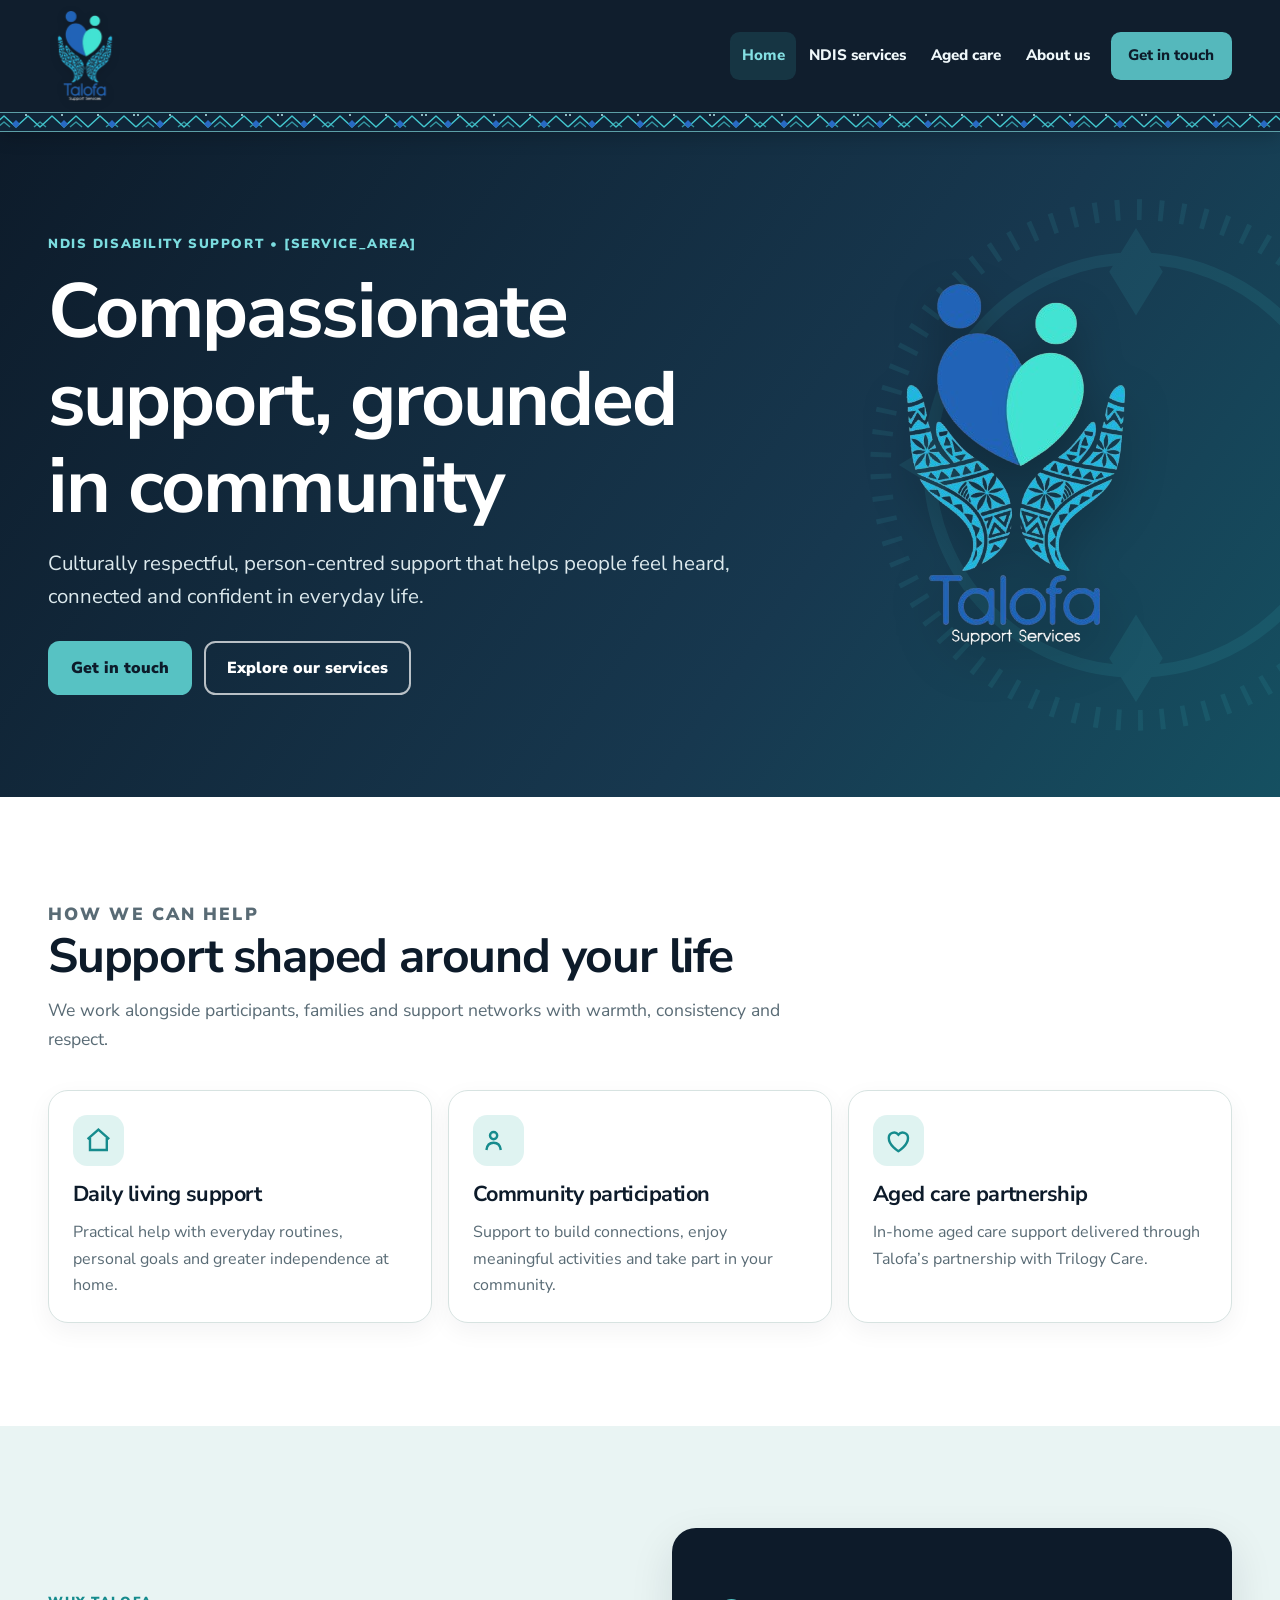
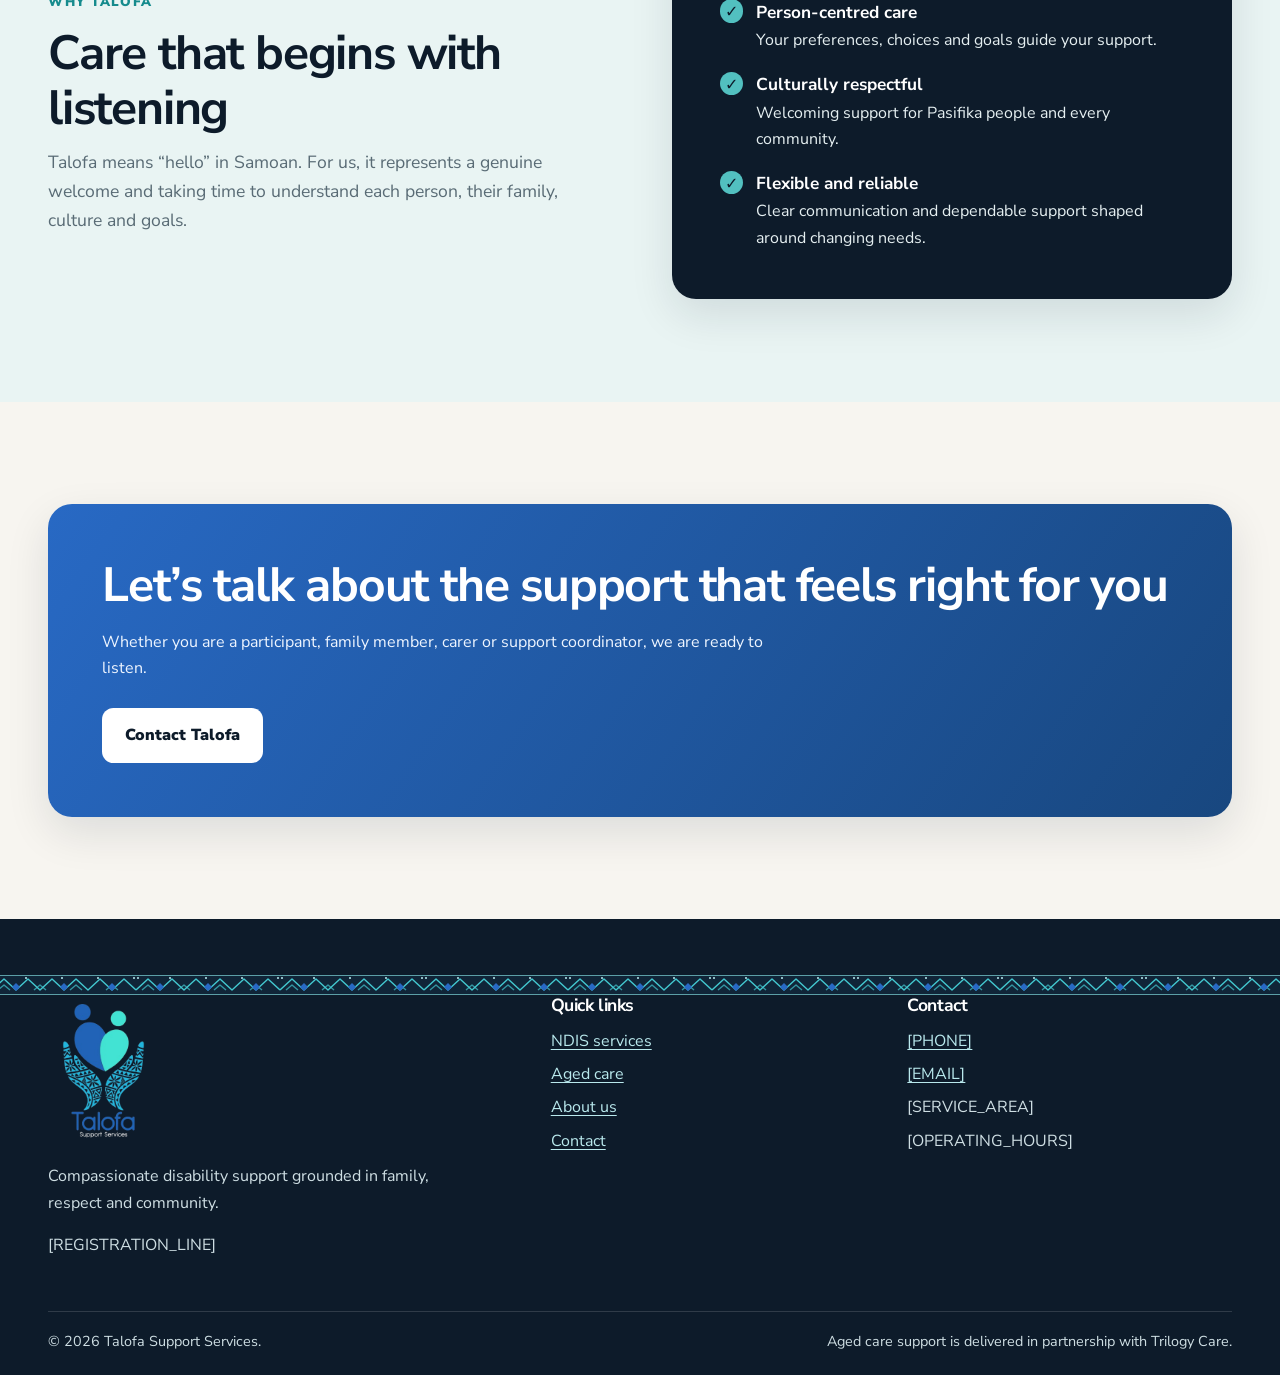
==== index.html @ 79ebf246 "NDIS website" ====
<!doctype html><html lang="en-AU"><head><meta charset="utf-8"><meta name="viewport" content="width=device-width,initial-scale=1"><title>Talofa Support Services | NDIS Provider [SERVICE_AREA]</title><meta name="description" content="Culturally respectful, person-centred disability support services from an NDIS provider supporting [SERVICE_AREA]."><meta property="og:title" content="Talofa Support Services | Compassionate support, grounded in community"><meta property="og:description" content="Person-centred NDIS support delivered with care, respect and connection in [SERVICE_AREA]."><meta property="og:type" content="website"><meta property="og:image" content="/assets/logo.png"><link rel="preconnect" href="https://fonts.googleapis.com"><link rel="preconnect" href="https://fonts.gstatic.com" crossorigin><link href="https://fonts.googleapis.com/css2?family=Nunito+Sans:wght@400;600;700;800;900&amp;display=swap" rel="stylesheet"><link rel="stylesheet" href="assets/styles.css"><script src="assets/script.js" defer></script></head><body>
<a class="skip-link" href="#main">Skip to main content</a>
<header class="site-header"><div class="container nav-wrap"><a class="brand" href="index.html" aria-label="Talofa Support Services home"><img src="assets/logo.png" alt="Talofa Support Services" width="300" height="410"></a><a class="mobile-call" href="tel:[PHONE]">Call us</a><button class="nav-toggle" type="button" aria-expanded="false" aria-controls="nav" aria-label="Open navigation"><span class="nav-toggle-bars" aria-hidden="true"></span></button><nav class="site-nav" id="nav" aria-label="Primary navigation"><ul><li><a href="index.html" aria-current="page">Home</a></li><li><a href="ndis-services.html">NDIS services</a></li><li><a href="aged-care.html">Aged care</a></li><li><a href="about.html">About us</a></li><li><a class="nav-cta" href="contact.html">Get in touch</a></li></ul></nav></div><div class="island-band" aria-hidden="true"></div></header>
<main id="main"><section class="hero"><svg class="tatau-circle" viewBox="0 0 500 500" aria-hidden="true"><circle cx="250" cy="250" r="210" fill="none" stroke="currentColor" stroke-width="17" stroke-dasharray="4 14"/><circle cx="250" cy="250" r="170" fill="none" stroke="currentColor" stroke-width="10"/><path d="m250 55 22 36-22 36-22-36Zm0 318 22 36-22 36-22-36ZM55 250l36-22 36 22-36 22Zm318 0 36-22 36 22-36 22Z" fill="currentColor"/></svg><div class="container hero-grid"><div class="hero-content"><p class="eyebrow">NDIS disability support • [SERVICE_AREA]</p><h1>Compassionate support, grounded in community</h1><p class="lead">Culturally respectful, person-centred support that helps people feel heard, connected and confident in everyday life.</p><div class="actions"><a class="button button-primary" href="contact.html">Get in touch</a><a class="button button-outline" href="ndis-services.html">Explore our services</a></div></div><div class="hero-logo" aria-hidden="true"><img src="assets/logo.png" alt="" width="300" height="410"></div></div></section>
<section class="section section-white"><div class="container"><div class="section-heading"><p class="eyebrow">How we can help</p><h2>Support shaped around your life</h2><p>We work alongside participants, families and support networks with warmth, consistency and respect.</p></div><div class="grid three"><article class="card"><div class="card-icon" aria-hidden="true"><svg viewBox="0 0 24 24" fill="none" stroke="currentColor" stroke-width="2"><path d="M3 11 12 3l9 8M5 10v10h14V10"/></svg></div><h3>Daily living support</h3><p>Practical help with everyday routines, personal goals and greater independence at home.</p></article><article class="card"><div class="card-icon" aria-hidden="true"><svg viewBox="0 0 24 24" fill="none" stroke="currentColor" stroke-width="2"><circle cx="8" cy="8" r="3"/><path d="M2 20c.5-4 2.5-6 6-6s5.5 2 6 6"/></svg></div><h3>Community participation</h3><p>Support to build connections, enjoy meaningful activities and take part in your community.</p></article><article class="card"><div class="card-icon" aria-hidden="true"><svg viewBox="0 0 24 24" fill="none" stroke="currentColor" stroke-width="2"><path d="M12 21s-8-4.7-8-11a4.5 4.5 0 0 1 8-2.8A4.5 4.5 0 0 1 20 10c0 6.3-8 11-8 11Z"/></svg></div><h3>Aged care partnership</h3><p>In-home aged care support delivered through Talofa’s partnership with Trilogy Care.</p></article></div></div></section>
<section class="section section-tint"><div class="container split"><div><p class="eyebrow">Why Talofa</p><h2>Care that begins with listening</h2><p class="lead-copy">Talofa means “hello” in Samoan. For us, it represents a genuine welcome and taking time to understand each person, their family, culture and goals.</p></div><div class="dark-panel"><ul class="check-list"><li><strong>Person-centred care</strong>Your preferences, choices and goals guide your support.</li><li><strong>Culturally respectful</strong>Welcoming support for Pasifika people and every community.</li><li><strong>Flexible and reliable</strong>Clear communication and dependable support shaped around changing needs.</li></ul></div></div></section>
<section class="section"><div class="container"><div class="cta"><h2>Let’s talk about the support that feels right for you</h2><p>Whether you are a participant, family member, carer or support coordinator, we are ready to listen.</p><div class="actions"><a class="button" href="contact.html">Contact Talofa</a></div></div></div></section></main>
<footer class="site-footer"><div class="island-band" aria-hidden="true"></div><div class="container footer-grid"><div class="footer-brand"><img src="assets/logo.png" alt="Talofa Support Services" width="300" height="410" loading="lazy"><p>Compassionate disability support grounded in family, respect and community.</p><p>[REGISTRATION_LINE]</p></div><div><h2>Quick links</h2><ul class="footer-links"><li><a href="ndis-services.html">NDIS services</a></li><li><a href="aged-care.html">Aged care</a></li><li><a href="about.html">About us</a></li><li><a href="contact.html">Contact</a></li></ul></div><div><h2>Contact</h2><ul class="footer-links"><li><a href="tel:[PHONE]">[PHONE]</a></li><li><a href="mailto:[EMAIL]">[EMAIL]</a></li><li>[SERVICE_AREA]</li><li>[OPERATING_HOURS]</li></ul></div></div><div class="container footer-meta"><span>© <span data-year>2026</span> Talofa Support Services.</span><span>Aged care support is delivered in partnership with Trilogy Care.</span></div></footer></body></html>
---- assets/styles.css ----
:root{--navy:#0d1b2a;--navy2:#15344b;--teal:#168b8d;--aqua:#42c7cf;--blue:#2869c4;--cream:#f7f5f0;--white:#fff;--ink:#20313c;--muted:#596b75;--line:#d7e3e1;--shadow:0 16px 44px rgba(13,27,42,.11);--radius:1.25rem;--max:74rem}
*{box-sizing:border-box}html{scroll-behavior:smooth}body{margin:0;background:var(--cream);color:var(--ink);font:400 1rem/1.65 "Nunito Sans",system-ui,-apple-system,"Segoe UI",sans-serif;-webkit-font-smoothing:antialiased}body.nav-open{overflow:hidden}img,svg{display:block;max-width:100%}a{color:#1f5fab;text-underline-offset:.2em}button,input,select,textarea{font:inherit}:focus-visible{outline:3px solid #ffd166;outline-offset:4px}.skip-link{position:fixed;left:.5rem;top:.5rem;z-index:999;padding:.7rem 1rem;background:#fff;color:var(--navy);font-weight:900;transform:translateY(-150%)}.skip-link:focus{transform:none}.container{width:min(calc(100% - 2rem),var(--max));margin-inline:auto}
.site-header{position:sticky;top:0;z-index:100;background:rgba(13,27,42,.985);box-shadow:0 4px 18px rgba(0,0,0,.2)}.nav-wrap{min-height:6rem;display:flex;align-items:center;justify-content:space-between;gap:.65rem}.brand{display:flex;align-items:center;flex:0 0 auto;text-decoration:none}.brand img{width:auto;height:5.2rem;object-fit:contain;filter:drop-shadow(0 3px 4px rgba(0,0,0,.2))}.mobile-call{min-height:3.15rem;display:inline-flex;align-items:center;justify-content:center;padding:.65rem 1.15rem;border-radius:999px;background:var(--blue);color:#fff;font-weight:900;text-decoration:none}.nav-toggle{width:3.25rem;height:3.25rem;display:grid;place-items:center;border:2px solid rgba(255,255,255,.25);border-radius:.85rem;background:transparent;color:#fff;cursor:pointer}.nav-toggle-bars,.nav-toggle-bars:before,.nav-toggle-bars:after{display:block;width:1.45rem;height:2px;background:currentColor;transition:.18s}.nav-toggle-bars{position:relative}.nav-toggle-bars:before,.nav-toggle-bars:after{content:"";position:absolute;left:0}.nav-toggle-bars:before{top:-.46rem}.nav-toggle-bars:after{top:.46rem}.nav-toggle[aria-expanded=true] .nav-toggle-bars{background:transparent}.nav-toggle[aria-expanded=true] .nav-toggle-bars:before{top:0;transform:rotate(45deg)}.nav-toggle[aria-expanded=true] .nav-toggle-bars:after{top:0;transform:rotate(-45deg)}
.site-nav{position:fixed;inset:6rem 0 auto;padding:1rem;background:var(--navy);border-top:1px solid rgba(255,255,255,.12);transform:translateY(-130%);visibility:hidden;transition:transform .2s,visibility .2s}.site-nav.is-open{transform:none;visibility:visible}.site-nav ul{max-width:var(--max);margin:0 auto;padding:0;display:grid;gap:.3rem;list-style:none}.site-nav a{min-height:3rem;display:flex;align-items:center;padding:.65rem .8rem;border-radius:.6rem;color:#f0f8fa;font-weight:800;text-decoration:none}.site-nav a:hover,.site-nav a[aria-current=page]{background:rgba(66,199,207,.14);color:#84e0e3}.site-nav .nav-cta{justify-content:center;margin-top:.45rem;background:#55b8bc;color:var(--navy)}
.island-band{position:relative;height:1.25rem;overflow:hidden;background-color:#102538;background-image:url("data:image/svg+xml,%3Csvg xmlns='http://www.w3.org/2000/svg' width='144' height='20' viewBox='0 0 144 20'%3E%3Cg fill='none' stroke='%2342c7cf' stroke-width='1.4' stroke-linejoin='round'%3E%3Cpath d='M0 15 12 4l12 11L36 4l12 11L60 4l12 11L84 4l12 11 12-11 12 11 12-11 12 11'/%3E%3Cpath d='m6 15 6-5 6 5m24 0 6-5 6 5m24 0 6-5 6 5m24 0 6-5 6 5' opacity='.7'/%3E%3C/g%3E%3Cg fill='%232869c4'%3E%3Cpath d='m24 8 4 4-4 4-4-4zm48 0 4 4-4 4-4-4zm48 0 4 4-4 4-4-4z'/%3E%3C/g%3E%3Cg fill='%23b9edf0'%3E%3Ccircle cx='2' cy='3' r='1'/%3E%3Ccircle cx='34' cy='3' r='1'/%3E%3Ccircle cx='70' cy='3' r='1'/%3E%3Ccircle cx='106' cy='3' r='1'/%3E%3Ccircle cx='142' cy='3' r='1'/%3E%3C/g%3E%3C/svg%3E");background-repeat:repeat-x;background-position:center}.island-band:before,.island-band:after{content:"";position:absolute;left:0;right:0;height:1px;background:rgba(132,224,227,.65)}.island-band:before{top:0}.island-band:after{bottom:0}
.hero,.page-hero{position:relative;isolation:isolate;overflow:hidden;background:linear-gradient(125deg,var(--navy),#17384f 64%,#155061);color:#fff}.hero{padding:clamp(3.5rem,8vw,7rem) 0}.page-hero{padding:clamp(3.3rem,7vw,5.7rem) 0}.hero-grid{display:grid;align-items:center;gap:2rem}.hero-content{position:relative;z-index:2;max-width:45rem}.eyebrow{margin:0 0 .75rem;color:var(--teal);font-size:.82rem;font-weight:900;letter-spacing:.12em;text-transform:uppercase}.hero .eyebrow,.page-hero .eyebrow,.dark-panel .eyebrow{color:#7bdcdf}h1,h2,h3{margin:0 0 .8rem;color:var(--navy);line-height:1.14;letter-spacing:-.025em}h1{font-size:clamp(2.45rem,7.5vw,4.8rem)}h2{font-size:clamp(1.9rem,4.5vw,3rem)}h3{font-size:1.35rem}.hero h1,.page-hero h1{max-width:14ch;color:#fff}.hero .lead,.page-hero .lead{max-width:43rem;margin:1rem 0 0;color:#dce9ed;font-size:clamp(1.1rem,2vw,1.28rem)}.hero-logo{position:relative;z-index:2;width:min(100%,20rem);margin:auto}.hero-logo img{width:100%;max-height:30rem;object-fit:contain;filter:drop-shadow(0 18px 22px rgba(0,0,0,.28))}.tatau-circle{position:absolute;z-index:-1;width:min(38rem,95vw);right:-10rem;top:50%;transform:translateY(-50%);color:var(--aqua);opacity:.1;pointer-events:none}.actions{display:flex;flex-wrap:wrap;gap:.8rem;margin-top:1.65rem}.button{min-height:3.25rem;display:inline-flex;align-items:center;justify-content:center;padding:.75rem 1.3rem;border:2px solid transparent;border-radius:.72rem;background:var(--teal);color:#fff;font-weight:900;text-decoration:none;cursor:pointer;transition:transform .16s,background .16s}.button:hover{background:#106f71;transform:translateY(-2px)}.button-primary{background:#57c2c3;color:var(--navy)}.button-outline{border-color:rgba(255,255,255,.7);background:transparent}.section{padding:clamp(3.8rem,8vw,6.5rem) 0}.section-white{background:#fff}.section-tint{background:#e9f4f3}.section-heading{max-width:46rem;margin-bottom:2.2rem}.section-heading p,.lead-copy{margin:0;color:var(--muted);font-size:1.1rem}.grid{display:grid;gap:1rem}.card{height:100%;padding:1.5rem;border:1px solid var(--line);border-radius:var(--radius);background:#fff;box-shadow:0 8px 24px rgba(13,27,42,.05)}.card-icon{width:3.2rem;height:3.2rem;margin-bottom:1rem;display:grid;place-items:center;border-radius:.9rem;background:#dff3f1;color:var(--teal)}.card-icon svg{width:1.8rem}.card p{margin:0;color:var(--muted)}.split{display:grid;align-items:center;gap:2.5rem}.dark-panel{padding:clamp(1.5rem,4vw,3rem);border-radius:1.5rem;background:var(--navy);color:#e5eff1;box-shadow:var(--shadow)}.dark-panel h2,.dark-panel h3{color:#fff}.check-list{margin:1.4rem 0 0;padding:0;display:grid;gap:1.1rem;list-style:none}.check-list li{position:relative;padding-left:2.25rem}.check-list li:before{content:"✓";position:absolute;left:0;top:.05rem;width:1.45rem;height:1.45rem;display:grid;place-items:center;border-radius:50%;background:#52c0c0;color:var(--navy);font-weight:900}.check-list strong{display:block;color:#fff;font-size:1.08rem}.notice{padding:1.25rem 1.4rem;border-left:5px solid var(--teal);border-radius:.4rem .9rem .9rem .4rem;background:#e1f2f1}.notice strong{color:var(--navy)}.partner-card{padding:clamp(1.5rem,4vw,2.5rem);border:1px solid #c7dddd;border-radius:1.3rem;background:#fff;box-shadow:var(--shadow)}.partner-name{display:inline-flex;align-items:center;gap:.65rem;margin-bottom:1rem;color:var(--blue);font-size:1.15rem;font-weight:900}.partner-name:before{content:"";width:2.4rem;height:.35rem;border-radius:2rem;background:linear-gradient(90deg,var(--teal),var(--blue))}.cta{padding:clamp(2rem,5vw,3.4rem);border-radius:1.5rem;background:linear-gradient(125deg,var(--blue),#18477f);color:#eef5ff;box-shadow:var(--shadow)}.cta h2{color:#fff}.cta p{max-width:43rem}.cta .button{background:#fff;color:var(--navy)}
.contact-grid{display:grid;gap:2rem;align-items:start}.form-card,.contact-card{padding:clamp(1.35rem,4vw,2.4rem);border-radius:var(--radius);background:#fff;box-shadow:var(--shadow)}.form-grid{display:grid;gap:1rem}.field label{display:block;margin-bottom:.35rem;color:var(--navy);font-weight:800}.field input,.field select,.field textarea{width:100%;min-height:3.25rem;padding:.75rem .9rem;border:2px solid #afbebf;border-radius:.6rem;background:#fff;color:var(--ink)}.field textarea{min-height:9rem;resize:vertical}.required{color:#a42b2b}.honeypot{position:absolute;left:-9999px}.contact-list{margin:1.3rem 0 0;padding:0;display:grid;gap:1rem;list-style:none}.contact-list strong{display:block;color:var(--navy)}
.site-footer{position:relative;overflow:hidden;padding:3.5rem 0 1.3rem;background:var(--navy);color:#cedee3}.footer-grid{position:relative;z-index:2;display:grid;gap:2rem}.footer-brand img{width:auto;height:9.5rem;margin-bottom:.7rem}.footer-brand p{max-width:25rem}.site-footer h2{color:#fff;font-size:1.1rem}.footer-links{margin:0;padding:0;display:grid;gap:.42rem;list-style:none}.site-footer a{color:#b9e9ed}.footer-meta{position:relative;z-index:2;margin-top:2.3rem;padding-top:1.1rem;border-top:1px solid rgba(255,255,255,.14);display:flex;flex-wrap:wrap;justify-content:space-between;gap:.5rem 1rem;font-size:.9rem}
@media(min-width:38rem){.grid{grid-template-columns:repeat(2,1fr)}.footer-grid{grid-template-columns:1.45fr 1fr 1fr}.form-grid.two{grid-template-columns:repeat(2,1fr)}.form-grid .full{grid-column:1/-1}}
@media(min-width:58rem){.nav-wrap{min-height:7rem}.brand img{height:6.35rem}.mobile-call,.nav-toggle{display:none}.site-nav{position:static;padding:0;border:0;background:transparent;transform:none;visibility:visible}.site-nav ul{display:flex;align-items:center;gap:.1rem}.site-nav a{padding-inline:.72rem;font-size:.95rem}.site-nav .nav-cta{margin:0 0 0 .5rem;padding-inline:1.1rem}.hero-grid{grid-template-columns:1.25fr .75fr}.grid.three{grid-template-columns:repeat(3,1fr)}.split{grid-template-columns:repeat(2,minmax(0,1fr));gap:4rem}.contact-grid{grid-template-columns:minmax(0,1.4fr) minmax(17rem,.6fr)}}
@media(max-width:24rem){.container{width:min(calc(100% - 1.25rem),var(--max))}.brand img{height:4.65rem}.mobile-call{padding-inline:.85rem}.nav-toggle{width:3rem;height:3rem}.actions .button{width:100%}}
@media(prefers-reduced-motion:reduce){html{scroll-behavior:auto}*,*:before,*:after{transition-duration:.01ms!important}}
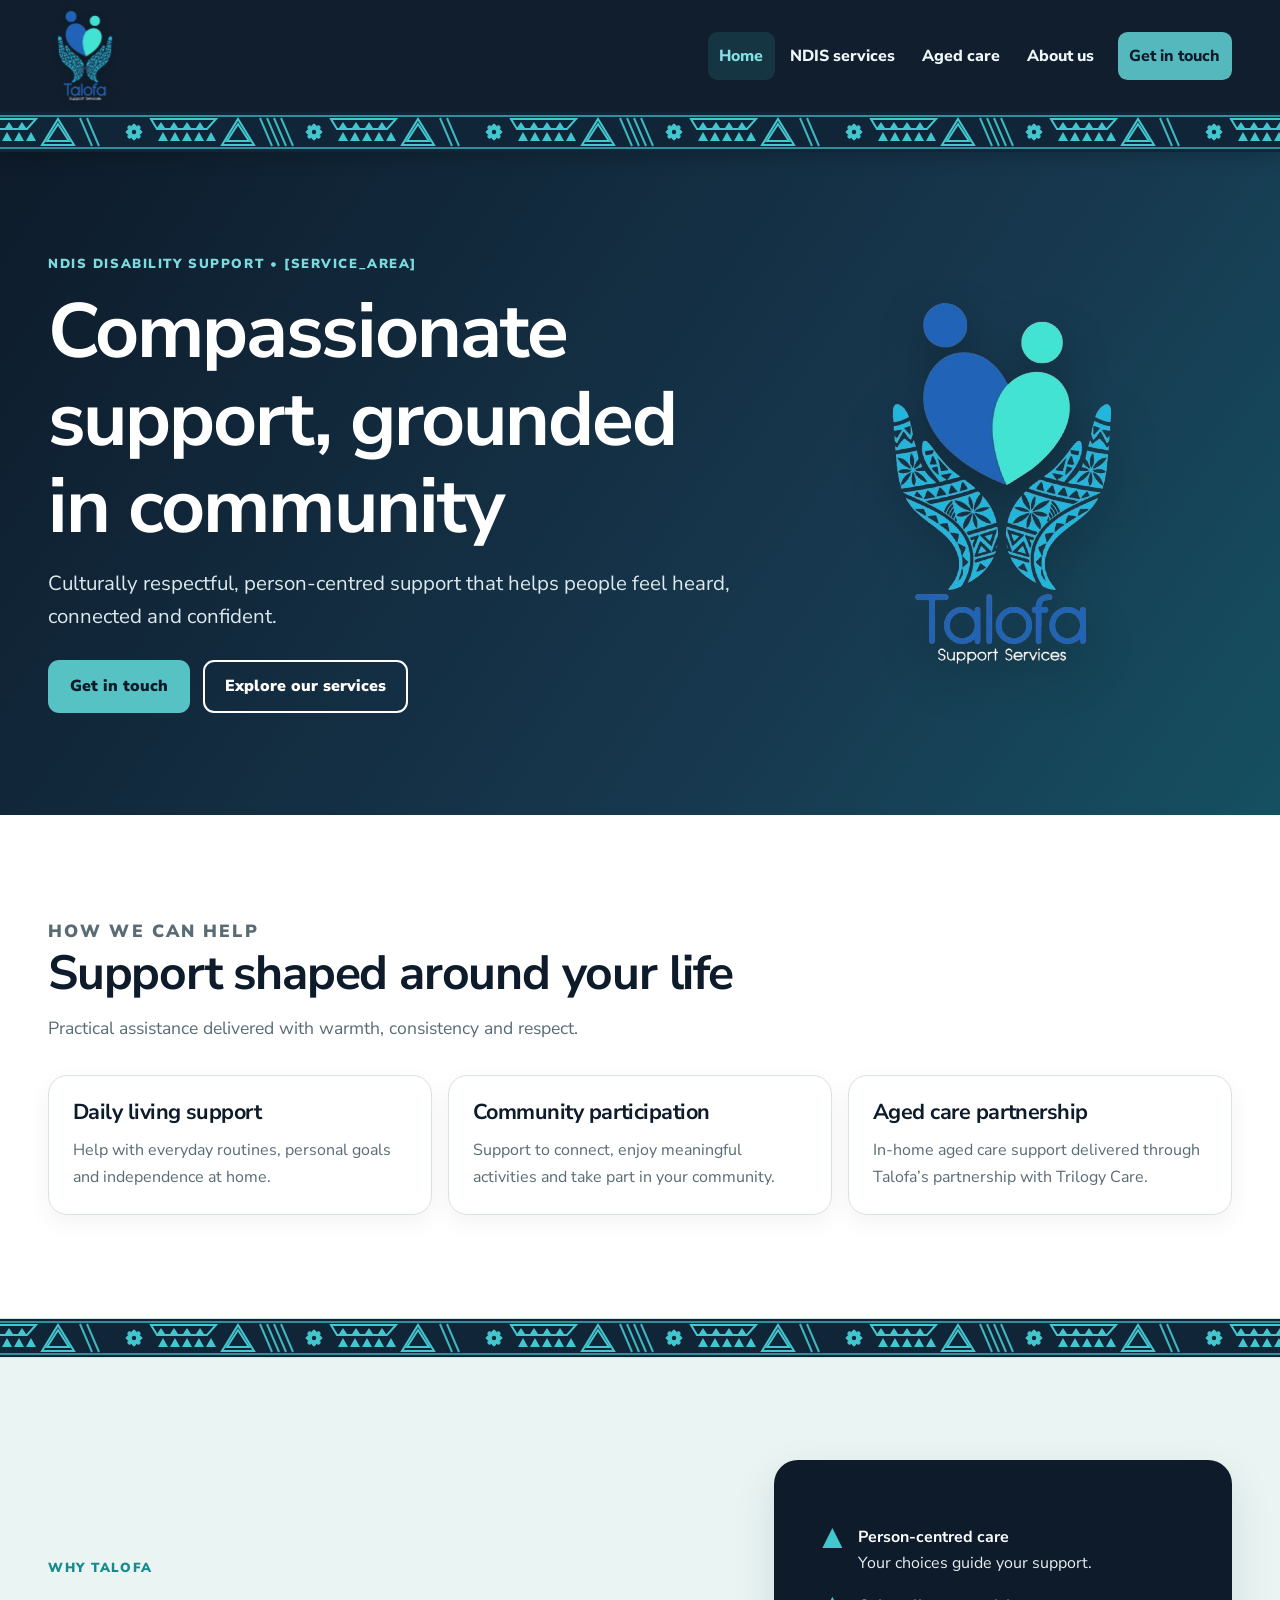
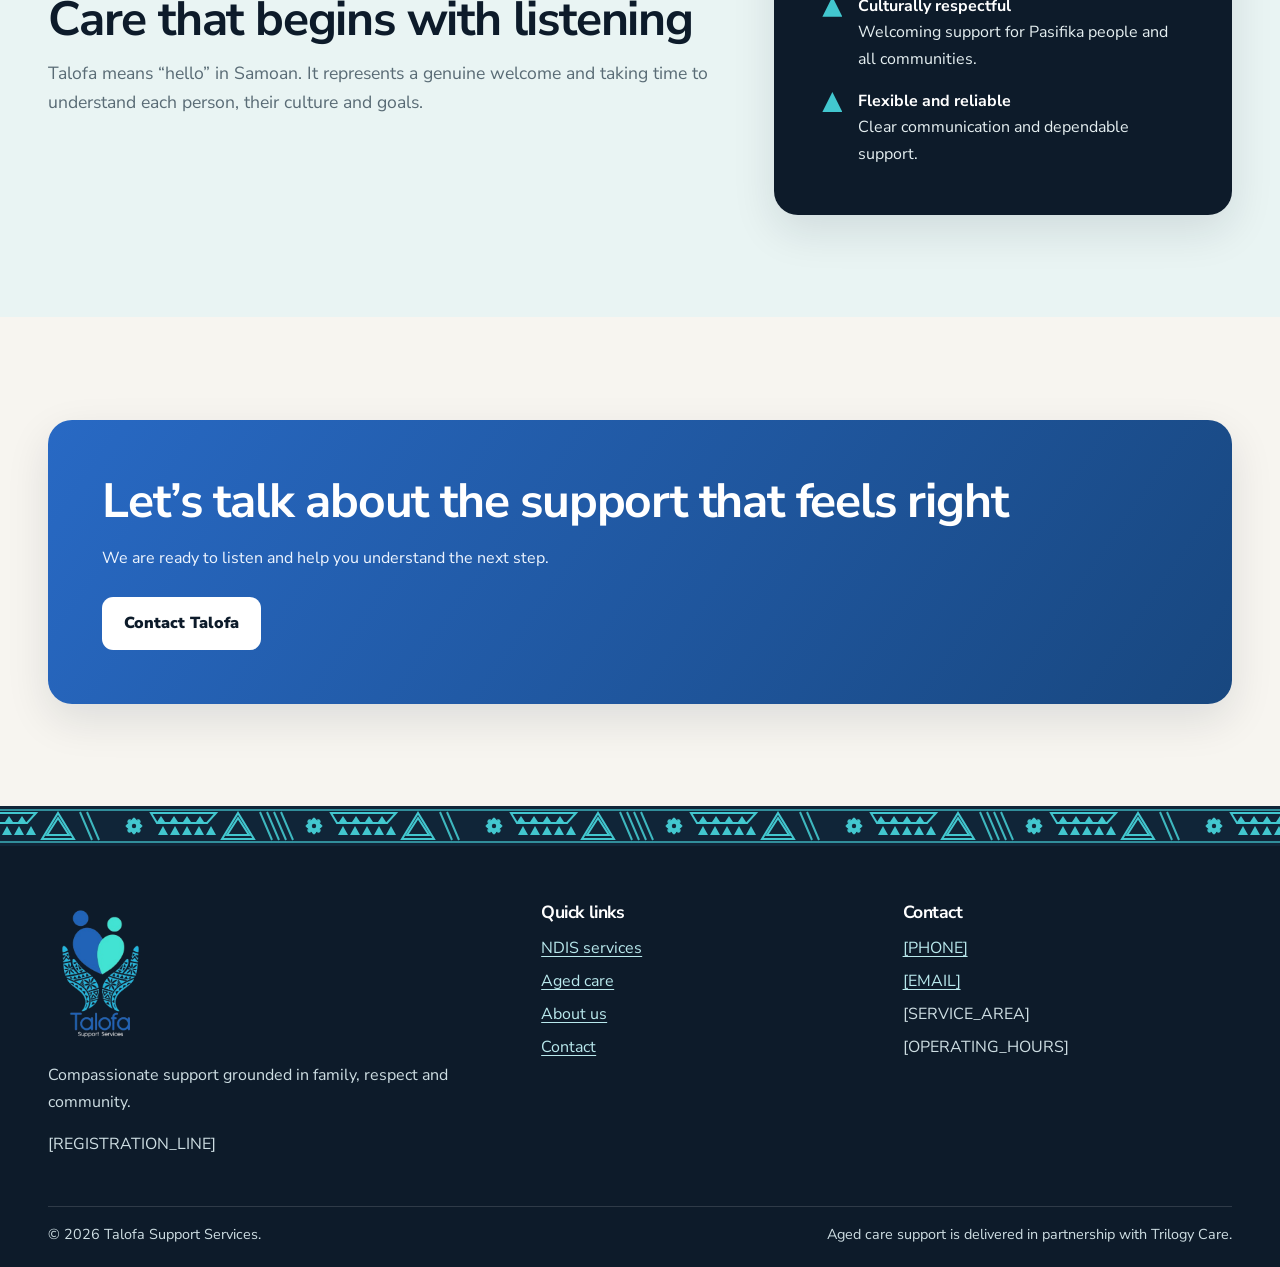
==== commit 07f4664b: "NDIS website" ====
--- a/index.html
+++ b/index.html
@@ -1,8 +1,6 @@
-<!doctype html><html lang="en-AU"><head><meta charset="utf-8"><meta name="viewport" content="width=device-width,initial-scale=1"><title>Talofa Support Services | NDIS Provider [SERVICE_AREA]</title><meta name="description" content="Culturally respectful, person-centred disability support services from an NDIS provider supporting [SERVICE_AREA]."><meta property="og:title" content="Talofa Support Services | Compassionate support, grounded in community"><meta property="og:description" content="Person-centred NDIS support delivered with care, respect and connection in [SERVICE_AREA]."><meta property="og:type" content="website"><meta property="og:image" content="/assets/logo.png"><link rel="preconnect" href="https://fonts.googleapis.com"><link rel="preconnect" href="https://fonts.gstatic.com" crossorigin><link href="https://fonts.googleapis.com/css2?family=Nunito+Sans:wght@400;600;700;800;900&amp;display=swap" rel="stylesheet"><link rel="stylesheet" href="assets/styles.css"><script src="assets/script.js" defer></script></head><body>
-<a class="skip-link" href="#main">Skip to main content</a>
-<header class="site-header"><div class="container nav-wrap"><a class="brand" href="index.html" aria-label="Talofa Support Services home"><img src="assets/logo.png" alt="Talofa Support Services" width="300" height="410"></a><a class="mobile-call" href="tel:[PHONE]">Call us</a><button class="nav-toggle" type="button" aria-expanded="false" aria-controls="nav" aria-label="Open navigation"><span class="nav-toggle-bars" aria-hidden="true"></span></button><nav class="site-nav" id="nav" aria-label="Primary navigation"><ul><li><a href="index.html" aria-current="page">Home</a></li><li><a href="ndis-services.html">NDIS services</a></li><li><a href="aged-care.html">Aged care</a></li><li><a href="about.html">About us</a></li><li><a class="nav-cta" href="contact.html">Get in touch</a></li></ul></nav></div><div class="island-band" aria-hidden="true"></div></header>
-<main id="main"><section class="hero"><svg class="tatau-circle" viewBox="0 0 500 500" aria-hidden="true"><circle cx="250" cy="250" r="210" fill="none" stroke="currentColor" stroke-width="17" stroke-dasharray="4 14"/><circle cx="250" cy="250" r="170" fill="none" stroke="currentColor" stroke-width="10"/><path d="m250 55 22 36-22 36-22-36Zm0 318 22 36-22 36-22-36ZM55 250l36-22 36 22-36 22Zm318 0 36-22 36 22-36 22Z" fill="currentColor"/></svg><div class="container hero-grid"><div class="hero-content"><p class="eyebrow">NDIS disability support • [SERVICE_AREA]</p><h1>Compassionate support, grounded in community</h1><p class="lead">Culturally respectful, person-centred support that helps people feel heard, connected and confident in everyday life.</p><div class="actions"><a class="button button-primary" href="contact.html">Get in touch</a><a class="button button-outline" href="ndis-services.html">Explore our services</a></div></div><div class="hero-logo" aria-hidden="true"><img src="assets/logo.png" alt="" width="300" height="410"></div></div></section>
-<section class="section section-white"><div class="container"><div class="section-heading"><p class="eyebrow">How we can help</p><h2>Support shaped around your life</h2><p>We work alongside participants, families and support networks with warmth, consistency and respect.</p></div><div class="grid three"><article class="card"><div class="card-icon" aria-hidden="true"><svg viewBox="0 0 24 24" fill="none" stroke="currentColor" stroke-width="2"><path d="M3 11 12 3l9 8M5 10v10h14V10"/></svg></div><h3>Daily living support</h3><p>Practical help with everyday routines, personal goals and greater independence at home.</p></article><article class="card"><div class="card-icon" aria-hidden="true"><svg viewBox="0 0 24 24" fill="none" stroke="currentColor" stroke-width="2"><circle cx="8" cy="8" r="3"/><path d="M2 20c.5-4 2.5-6 6-6s5.5 2 6 6"/></svg></div><h3>Community participation</h3><p>Support to build connections, enjoy meaningful activities and take part in your community.</p></article><article class="card"><div class="card-icon" aria-hidden="true"><svg viewBox="0 0 24 24" fill="none" stroke="currentColor" stroke-width="2"><path d="M12 21s-8-4.7-8-11a4.5 4.5 0 0 1 8-2.8A4.5 4.5 0 0 1 20 10c0 6.3-8 11-8 11Z"/></svg></div><h3>Aged care partnership</h3><p>In-home aged care support delivered through Talofa’s partnership with Trilogy Care.</p></article></div></div></section>
-<section class="section section-tint"><div class="container split"><div><p class="eyebrow">Why Talofa</p><h2>Care that begins with listening</h2><p class="lead-copy">Talofa means “hello” in Samoan. For us, it represents a genuine welcome and taking time to understand each person, their family, culture and goals.</p></div><div class="dark-panel"><ul class="check-list"><li><strong>Person-centred care</strong>Your preferences, choices and goals guide your support.</li><li><strong>Culturally respectful</strong>Welcoming support for Pasifika people and every community.</li><li><strong>Flexible and reliable</strong>Clear communication and dependable support shaped around changing needs.</li></ul></div></div></section>
-<section class="section"><div class="container"><div class="cta"><h2>Let’s talk about the support that feels right for you</h2><p>Whether you are a participant, family member, carer or support coordinator, we are ready to listen.</p><div class="actions"><a class="button" href="contact.html">Contact Talofa</a></div></div></div></section></main>
-<footer class="site-footer"><div class="island-band" aria-hidden="true"></div><div class="container footer-grid"><div class="footer-brand"><img src="assets/logo.png" alt="Talofa Support Services" width="300" height="410" loading="lazy"><p>Compassionate disability support grounded in family, respect and community.</p><p>[REGISTRATION_LINE]</p></div><div><h2>Quick links</h2><ul class="footer-links"><li><a href="ndis-services.html">NDIS services</a></li><li><a href="aged-care.html">Aged care</a></li><li><a href="about.html">About us</a></li><li><a href="contact.html">Contact</a></li></ul></div><div><h2>Contact</h2><ul class="footer-links"><li><a href="tel:[PHONE]">[PHONE]</a></li><li><a href="mailto:[EMAIL]">[EMAIL]</a></li><li>[SERVICE_AREA]</li><li>[OPERATING_HOURS]</li></ul></div></div><div class="container footer-meta"><span>© <span data-year>2026</span> Talofa Support Services.</span><span>Aged care support is delivered in partnership with Trilogy Care.</span></div></footer></body></html>
+<!doctype html><html lang="en-AU"><head><meta charset="utf-8"><meta name="viewport" content="width=device-width,initial-scale=1"><title>Talofa Support Services | NDIS Provider [SERVICE_AREA]</title><meta name="description" content="Culturally respectful, person-centred disability support services in [SERVICE_AREA]."><meta property="og:title" content="Talofa Support Services"><meta property="og:description" content="Compassionate support, grounded in community."><meta property="og:type" content="website"><meta property="og:image" content="/assets/logo.png"><link rel="preconnect" href="https://fonts.googleapis.com"><link rel="preconnect" href="https://fonts.gstatic.com" crossorigin><link href="https://fonts.googleapis.com/css2?family=Nunito+Sans:wght@400;600;700;800;900&amp;display=swap" rel="stylesheet"><link rel="stylesheet" href="assets/styles.css"><script src="assets/script.js" defer></script></head><body><a class="skip" href="#main">Skip to main content</a>
+<header class="site-header"><div class="container nav-wrap"><a class="brand" href="index.html" aria-label="Talofa Support Services home"><img src="assets/logo.png" alt="Talofa Support Services" width="300" height="410"></a><a class="mobile-call" href="tel:[PHONE]">Call us</a><button class="nav-toggle" aria-expanded="false" aria-controls="nav" aria-label="Open navigation"><span class="bars"></span></button><nav class="site-nav" id="nav" aria-label="Primary"><ul><li><a href="index.html" aria-current="page">Home</a></li><li><a href="ndis-services.html">NDIS services</a></li><li><a href="aged-care.html">Aged care</a></li><li><a href="about.html">About us</a></li><li><a class="nav-cta" href="contact.html">Get in touch</a></li></ul></nav></div><div class="hand-border" aria-hidden="true"></div></header>
+<main id="main"><section class="hero"><div class="container hero-grid"><div class="hero-content"><p class="eyebrow">NDIS disability support • [SERVICE_AREA]</p><h1>Compassionate support, grounded in community</h1><p class="lead">Culturally respectful, person-centred support that helps people feel heard, connected and confident.</p><div class="actions"><a class="button primary" href="contact.html">Get in touch</a><a class="button outline" href="ndis-services.html">Explore our services</a></div></div><div class="hero-logo"><img src="assets/logo.png" alt="" width="300" height="410"></div></div></section>
+<section class="section white"><div class="container"><div class="section-heading"><p class="eyebrow">How we can help</p><h2>Support shaped around your life</h2><p>Practical assistance delivered with warmth, consistency and respect.</p></div><div class="grid three"><article class="card"><h3>Daily living support</h3><p>Help with everyday routines, personal goals and independence at home.</p></article><article class="card"><h3>Community participation</h3><p>Support to connect, enjoy meaningful activities and take part in your community.</p></article><article class="card"><h3>Aged care partnership</h3><p>In-home aged care support delivered through Talofa’s partnership with Trilogy Care.</p></article></div></div></section><div class="hand-divider" aria-hidden="true"></div>
+<section class="section tint"><div class="container split"><div><p class="eyebrow">Why Talofa</p><h2>Care that begins with listening</h2><p class="lead-copy">Talofa means “hello” in Samoan. It represents a genuine welcome and taking time to understand each person, their culture and goals.</p></div><div class="dark"><ul class="checks"><li><strong>Person-centred care</strong>Your choices guide your support.</li><li><strong>Culturally respectful</strong>Welcoming support for Pasifika people and all communities.</li><li><strong>Flexible and reliable</strong>Clear communication and dependable support.</li></ul></div></div></section><section class="section"><div class="container"><div class="cta"><h2>Let’s talk about the support that feels right</h2><p>We are ready to listen and help you understand the next step.</p><div class="actions"><a class="button" href="contact.html">Contact Talofa</a></div></div></div></section></main>
+<footer class="site-footer"><div class="hand-border" aria-hidden="true"></div><div class="footer-body"><div class="container footer-grid"><div class="footer-brand"><img src="assets/logo.png" alt="Talofa Support Services" width="300" height="410"><p>Compassionate support grounded in family, respect and community.</p><p>[REGISTRATION_LINE]</p></div><div><h2>Quick links</h2><ul class="footer-links"><li><a href="ndis-services.html">NDIS services</a></li><li><a href="aged-care.html">Aged care</a></li><li><a href="about.html">About us</a></li><li><a href="contact.html">Contact</a></li></ul></div><div><h2>Contact</h2><ul class="footer-links"><li><a href="tel:[PHONE]">[PHONE]</a></li><li><a href="mailto:[EMAIL]">[EMAIL]</a></li><li>[SERVICE_AREA]</li><li>[OPERATING_HOURS]</li></ul></div></div><div class="container footer-meta"><span>© <span data-year>2026</span> Talofa Support Services.</span><span>Aged care support is delivered in partnership with Trilogy Care.</span></div></div></footer></body></html>
--- a/assets/styles.css
+++ b/assets/styles.css
@@ -1,12 +1,5 @@
-:root{--navy:#0d1b2a;--navy2:#15344b;--teal:#168b8d;--aqua:#42c7cf;--blue:#2869c4;--cream:#f7f5f0;--white:#fff;--ink:#20313c;--muted:#596b75;--line:#d7e3e1;--shadow:0 16px 44px rgba(13,27,42,.11);--radius:1.25rem;--max:74rem}
-*{box-sizing:border-box}html{scroll-behavior:smooth}body{margin:0;background:var(--cream);color:var(--ink);font:400 1rem/1.65 "Nunito Sans",system-ui,-apple-system,"Segoe UI",sans-serif;-webkit-font-smoothing:antialiased}body.nav-open{overflow:hidden}img,svg{display:block;max-width:100%}a{color:#1f5fab;text-underline-offset:.2em}button,input,select,textarea{font:inherit}:focus-visible{outline:3px solid #ffd166;outline-offset:4px}.skip-link{position:fixed;left:.5rem;top:.5rem;z-index:999;padding:.7rem 1rem;background:#fff;color:var(--navy);font-weight:900;transform:translateY(-150%)}.skip-link:focus{transform:none}.container{width:min(calc(100% - 2rem),var(--max));margin-inline:auto}
-.site-header{position:sticky;top:0;z-index:100;background:rgba(13,27,42,.985);box-shadow:0 4px 18px rgba(0,0,0,.2)}.nav-wrap{min-height:6rem;display:flex;align-items:center;justify-content:space-between;gap:.65rem}.brand{display:flex;align-items:center;flex:0 0 auto;text-decoration:none}.brand img{width:auto;height:5.2rem;object-fit:contain;filter:drop-shadow(0 3px 4px rgba(0,0,0,.2))}.mobile-call{min-height:3.15rem;display:inline-flex;align-items:center;justify-content:center;padding:.65rem 1.15rem;border-radius:999px;background:var(--blue);color:#fff;font-weight:900;text-decoration:none}.nav-toggle{width:3.25rem;height:3.25rem;display:grid;place-items:center;border:2px solid rgba(255,255,255,.25);border-radius:.85rem;background:transparent;color:#fff;cursor:pointer}.nav-toggle-bars,.nav-toggle-bars:before,.nav-toggle-bars:after{display:block;width:1.45rem;height:2px;background:currentColor;transition:.18s}.nav-toggle-bars{position:relative}.nav-toggle-bars:before,.nav-toggle-bars:after{content:"";position:absolute;left:0}.nav-toggle-bars:before{top:-.46rem}.nav-toggle-bars:after{top:.46rem}.nav-toggle[aria-expanded=true] .nav-toggle-bars{background:transparent}.nav-toggle[aria-expanded=true] .nav-toggle-bars:before{top:0;transform:rotate(45deg)}.nav-toggle[aria-expanded=true] .nav-toggle-bars:after{top:0;transform:rotate(-45deg)}
-.site-nav{position:fixed;inset:6rem 0 auto;padding:1rem;background:var(--navy);border-top:1px solid rgba(255,255,255,.12);transform:translateY(-130%);visibility:hidden;transition:transform .2s,visibility .2s}.site-nav.is-open{transform:none;visibility:visible}.site-nav ul{max-width:var(--max);margin:0 auto;padding:0;display:grid;gap:.3rem;list-style:none}.site-nav a{min-height:3rem;display:flex;align-items:center;padding:.65rem .8rem;border-radius:.6rem;color:#f0f8fa;font-weight:800;text-decoration:none}.site-nav a:hover,.site-nav a[aria-current=page]{background:rgba(66,199,207,.14);color:#84e0e3}.site-nav .nav-cta{justify-content:center;margin-top:.45rem;background:#55b8bc;color:var(--navy)}
-.island-band{position:relative;height:1.25rem;overflow:hidden;background-color:#102538;background-image:url("data:image/svg+xml,%3Csvg xmlns='http://www.w3.org/2000/svg' width='144' height='20' viewBox='0 0 144 20'%3E%3Cg fill='none' stroke='%2342c7cf' stroke-width='1.4' stroke-linejoin='round'%3E%3Cpath d='M0 15 12 4l12 11L36 4l12 11L60 4l12 11L84 4l12 11 12-11 12 11 12-11 12 11'/%3E%3Cpath d='m6 15 6-5 6 5m24 0 6-5 6 5m24 0 6-5 6 5m24 0 6-5 6 5' opacity='.7'/%3E%3C/g%3E%3Cg fill='%232869c4'%3E%3Cpath d='m24 8 4 4-4 4-4-4zm48 0 4 4-4 4-4-4zm48 0 4 4-4 4-4-4z'/%3E%3C/g%3E%3Cg fill='%23b9edf0'%3E%3Ccircle cx='2' cy='3' r='1'/%3E%3Ccircle cx='34' cy='3' r='1'/%3E%3Ccircle cx='70' cy='3' r='1'/%3E%3Ccircle cx='106' cy='3' r='1'/%3E%3Ccircle cx='142' cy='3' r='1'/%3E%3C/g%3E%3C/svg%3E");background-repeat:repeat-x;background-position:center}.island-band:before,.island-band:after{content:"";position:absolute;left:0;right:0;height:1px;background:rgba(132,224,227,.65)}.island-band:before{top:0}.island-band:after{bottom:0}
-.hero,.page-hero{position:relative;isolation:isolate;overflow:hidden;background:linear-gradient(125deg,var(--navy),#17384f 64%,#155061);color:#fff}.hero{padding:clamp(3.5rem,8vw,7rem) 0}.page-hero{padding:clamp(3.3rem,7vw,5.7rem) 0}.hero-grid{display:grid;align-items:center;gap:2rem}.hero-content{position:relative;z-index:2;max-width:45rem}.eyebrow{margin:0 0 .75rem;color:var(--teal);font-size:.82rem;font-weight:900;letter-spacing:.12em;text-transform:uppercase}.hero .eyebrow,.page-hero .eyebrow,.dark-panel .eyebrow{color:#7bdcdf}h1,h2,h3{margin:0 0 .8rem;color:var(--navy);line-height:1.14;letter-spacing:-.025em}h1{font-size:clamp(2.45rem,7.5vw,4.8rem)}h2{font-size:clamp(1.9rem,4.5vw,3rem)}h3{font-size:1.35rem}.hero h1,.page-hero h1{max-width:14ch;color:#fff}.hero .lead,.page-hero .lead{max-width:43rem;margin:1rem 0 0;color:#dce9ed;font-size:clamp(1.1rem,2vw,1.28rem)}.hero-logo{position:relative;z-index:2;width:min(100%,20rem);margin:auto}.hero-logo img{width:100%;max-height:30rem;object-fit:contain;filter:drop-shadow(0 18px 22px rgba(0,0,0,.28))}.tatau-circle{position:absolute;z-index:-1;width:min(38rem,95vw);right:-10rem;top:50%;transform:translateY(-50%);color:var(--aqua);opacity:.1;pointer-events:none}.actions{display:flex;flex-wrap:wrap;gap:.8rem;margin-top:1.65rem}.button{min-height:3.25rem;display:inline-flex;align-items:center;justify-content:center;padding:.75rem 1.3rem;border:2px solid transparent;border-radius:.72rem;background:var(--teal);color:#fff;font-weight:900;text-decoration:none;cursor:pointer;transition:transform .16s,background .16s}.button:hover{background:#106f71;transform:translateY(-2px)}.button-primary{background:#57c2c3;color:var(--navy)}.button-outline{border-color:rgba(255,255,255,.7);background:transparent}.section{padding:clamp(3.8rem,8vw,6.5rem) 0}.section-white{background:#fff}.section-tint{background:#e9f4f3}.section-heading{max-width:46rem;margin-bottom:2.2rem}.section-heading p,.lead-copy{margin:0;color:var(--muted);font-size:1.1rem}.grid{display:grid;gap:1rem}.card{height:100%;padding:1.5rem;border:1px solid var(--line);border-radius:var(--radius);background:#fff;box-shadow:0 8px 24px rgba(13,27,42,.05)}.card-icon{width:3.2rem;height:3.2rem;margin-bottom:1rem;display:grid;place-items:center;border-radius:.9rem;background:#dff3f1;color:var(--teal)}.card-icon svg{width:1.8rem}.card p{margin:0;color:var(--muted)}.split{display:grid;align-items:center;gap:2.5rem}.dark-panel{padding:clamp(1.5rem,4vw,3rem);border-radius:1.5rem;background:var(--navy);color:#e5eff1;box-shadow:var(--shadow)}.dark-panel h2,.dark-panel h3{color:#fff}.check-list{margin:1.4rem 0 0;padding:0;display:grid;gap:1.1rem;list-style:none}.check-list li{position:relative;padding-left:2.25rem}.check-list li:before{content:"✓";position:absolute;left:0;top:.05rem;width:1.45rem;height:1.45rem;display:grid;place-items:center;border-radius:50%;background:#52c0c0;color:var(--navy);font-weight:900}.check-list strong{display:block;color:#fff;font-size:1.08rem}.notice{padding:1.25rem 1.4rem;border-left:5px solid var(--teal);border-radius:.4rem .9rem .9rem .4rem;background:#e1f2f1}.notice strong{color:var(--navy)}.partner-card{padding:clamp(1.5rem,4vw,2.5rem);border:1px solid #c7dddd;border-radius:1.3rem;background:#fff;box-shadow:var(--shadow)}.partner-name{display:inline-flex;align-items:center;gap:.65rem;margin-bottom:1rem;color:var(--blue);font-size:1.15rem;font-weight:900}.partner-name:before{content:"";width:2.4rem;height:.35rem;border-radius:2rem;background:linear-gradient(90deg,var(--teal),var(--blue))}.cta{padding:clamp(2rem,5vw,3.4rem);border-radius:1.5rem;background:linear-gradient(125deg,var(--blue),#18477f);color:#eef5ff;box-shadow:var(--shadow)}.cta h2{color:#fff}.cta p{max-width:43rem}.cta .button{background:#fff;color:var(--navy)}
-.contact-grid{display:grid;gap:2rem;align-items:start}.form-card,.contact-card{padding:clamp(1.35rem,4vw,2.4rem);border-radius:var(--radius);background:#fff;box-shadow:var(--shadow)}.form-grid{display:grid;gap:1rem}.field label{display:block;margin-bottom:.35rem;color:var(--navy);font-weight:800}.field input,.field select,.field textarea{width:100%;min-height:3.25rem;padding:.75rem .9rem;border:2px solid #afbebf;border-radius:.6rem;background:#fff;color:var(--ink)}.field textarea{min-height:9rem;resize:vertical}.required{color:#a42b2b}.honeypot{position:absolute;left:-9999px}.contact-list{margin:1.3rem 0 0;padding:0;display:grid;gap:1rem;list-style:none}.contact-list strong{display:block;color:var(--navy)}
-.site-footer{position:relative;overflow:hidden;padding:3.5rem 0 1.3rem;background:var(--navy);color:#cedee3}.footer-grid{position:relative;z-index:2;display:grid;gap:2rem}.footer-brand img{width:auto;height:9.5rem;margin-bottom:.7rem}.footer-brand p{max-width:25rem}.site-footer h2{color:#fff;font-size:1.1rem}.footer-links{margin:0;padding:0;display:grid;gap:.42rem;list-style:none}.site-footer a{color:#b9e9ed}.footer-meta{position:relative;z-index:2;margin-top:2.3rem;padding-top:1.1rem;border-top:1px solid rgba(255,255,255,.14);display:flex;flex-wrap:wrap;justify-content:space-between;gap:.5rem 1rem;font-size:.9rem}
-@media(min-width:38rem){.grid{grid-template-columns:repeat(2,1fr)}.footer-grid{grid-template-columns:1.45fr 1fr 1fr}.form-grid.two{grid-template-columns:repeat(2,1fr)}.form-grid .full{grid-column:1/-1}}
-@media(min-width:58rem){.nav-wrap{min-height:7rem}.brand img{height:6.35rem}.mobile-call,.nav-toggle{display:none}.site-nav{position:static;padding:0;border:0;background:transparent;transform:none;visibility:visible}.site-nav ul{display:flex;align-items:center;gap:.1rem}.site-nav a{padding-inline:.72rem;font-size:.95rem}.site-nav .nav-cta{margin:0 0 0 .5rem;padding-inline:1.1rem}.hero-grid{grid-template-columns:1.25fr .75fr}.grid.three{grid-template-columns:repeat(3,1fr)}.split{grid-template-columns:repeat(2,minmax(0,1fr));gap:4rem}.contact-grid{grid-template-columns:minmax(0,1.4fr) minmax(17rem,.6fr)}}
-@media(max-width:24rem){.container{width:min(calc(100% - 1.25rem),var(--max))}.brand img{height:4.65rem}.mobile-call{padding-inline:.85rem}.nav-toggle{width:3rem;height:3rem}.actions .button{width:100%}}
-@media(prefers-reduced-motion:reduce){html{scroll-behavior:auto}*,*:before,*:after{transition-duration:.01ms!important}}
+:root{--navy:#0d1b2a;--teal:#168b8d;--cyan:#42c7cf;--blue:#2869c4;--cream:#f7f5f0;--white:#fff;--ink:#20313c;--muted:#596b75;--line:#d7e3e1;--shadow:0 16px 44px rgba(13,27,42,.11);--max:74rem}*{box-sizing:border-box}html{scroll-behavior:smooth}body{margin:0;background:var(--cream);color:var(--ink);font:400 1rem/1.65 "Nunito Sans",system-ui,-apple-system,"Segoe UI",sans-serif}body.nav-open{overflow:hidden}img,svg{display:block;max-width:100%}a{color:#1f5fab;text-underline-offset:.2em}button,input,select,textarea{font:inherit}:focus-visible{outline:3px solid #ffd166;outline-offset:4px}.skip{position:fixed;z-index:999;top:.5rem;left:.5rem;padding:.7rem 1rem;background:#fff;color:var(--navy);font-weight:900;transform:translateY(-150%)}.skip:focus{transform:none}.container{width:min(calc(100% - 2rem),var(--max));margin-inline:auto}
+.site-header{position:sticky;top:0;z-index:100;background:rgba(13,27,42,.985);box-shadow:0 4px 18px rgba(0,0,0,.2)}.nav-wrap{min-height:6rem;display:flex;align-items:center;justify-content:space-between;gap:.65rem}.brand{display:flex;flex:0 0 auto}.brand img{width:auto;height:5.2rem;object-fit:contain;filter:drop-shadow(0 3px 4px rgba(0,0,0,.2))}.mobile-call{min-height:3.1rem;display:inline-flex;align-items:center;padding:.6rem 1.1rem;border-radius:999px;background:var(--blue);color:#fff;font-weight:900;text-decoration:none}.nav-toggle{width:3.2rem;height:3.2rem;display:grid;place-items:center;border:2px solid rgba(255,255,255,.25);border-radius:.85rem;background:none;color:#fff}.bars,.bars:before,.bars:after{display:block;width:1.45rem;height:2px;background:currentColor}.bars{position:relative}.bars:before,.bars:after{content:"";position:absolute;left:0}.bars:before{top:-.45rem}.bars:after{top:.45rem}.nav-toggle[aria-expanded=true] .bars{background:transparent}.nav-toggle[aria-expanded=true] .bars:before{top:0;transform:rotate(45deg)}.nav-toggle[aria-expanded=true] .bars:after{top:0;transform:rotate(-45deg)}.site-nav{position:fixed;inset:6rem 0 auto;padding:1rem;background:var(--navy);transform:translateY(-130%);visibility:hidden;transition:.2s}.site-nav.open{transform:none;visibility:visible}.site-nav ul{max-width:var(--max);margin:auto;padding:0;display:grid;gap:.25rem;list-style:none}.site-nav a{min-height:3rem;display:flex;align-items:center;padding:.65rem .8rem;border-radius:.6rem;color:#eff8fa;font-weight:800;text-decoration:none}.site-nav a:hover,.site-nav a[aria-current=page]{background:rgba(66,199,207,.14);color:#83e0e3}.site-nav .nav-cta{justify-content:center;margin-top:.4rem;background:#55b8bc;color:var(--navy)}
+.hand-border{height:2.5rem;background:#102538 url("hand-pattern.svg") repeat-x center/22.5rem 2.5rem}.hand-divider{height:2.5rem;margin:0;background:#fff url("hand-pattern.svg") repeat-x center/22.5rem 2.5rem;border-block:1px solid #c9e8e8}.hero,.page-hero{position:relative;overflow:hidden;background:linear-gradient(125deg,var(--navy),#17384f 65%,#155061);color:#fff}.hero{padding:clamp(3.5rem,8vw,7rem) 0}.page-hero{padding:clamp(3.2rem,7vw,5.5rem) 0}.hero-grid{display:grid;align-items:center;gap:2rem}.hero-content{position:relative;z-index:2;max-width:45rem}.eyebrow{margin:0 0 .75rem;color:var(--teal);font-size:.82rem;font-weight:900;letter-spacing:.12em;text-transform:uppercase}.hero .eyebrow,.page-hero .eyebrow,.dark .eyebrow{color:#7bdcdf}h1,h2,h3{margin:0 0 .8rem;color:var(--navy);line-height:1.14;letter-spacing:-.025em}h1{font-size:clamp(2.4rem,7.5vw,4.8rem)}h2{font-size:clamp(1.9rem,4.5vw,3rem)}h3{font-size:1.35rem}.hero h1,.page-hero h1{max-width:14ch;color:#fff}.lead{max-width:43rem;margin:1rem 0 0;color:#dce9ed;font-size:clamp(1.08rem,2vw,1.28rem)}.hero-logo{width:min(100%,20rem);margin:auto}.hero-logo img{width:100%;max-height:30rem;object-fit:contain;filter:drop-shadow(0 18px 22px rgba(0,0,0,.28))}.actions{display:flex;flex-wrap:wrap;gap:.8rem;margin-top:1.6rem}.button{min-height:3.2rem;display:inline-flex;align-items:center;justify-content:center;padding:.7rem 1.25rem;border:2px solid transparent;border-radius:.7rem;background:var(--teal);color:#fff;font-weight:900;text-decoration:none}.button.primary{background:#57c2c3;color:var(--navy)}.button.outline{border-color:#fff;background:transparent}.section{padding:clamp(3.8rem,8vw,6.5rem) 0}.white{background:#fff}.tint{background:#e9f4f3}.section-heading{max-width:46rem;margin-bottom:2rem}.section-heading p,.lead-copy{margin:0;color:var(--muted);font-size:1.1rem}.grid{display:grid;gap:1rem}.card{height:100%;padding:1.5rem;border:1px solid var(--line);border-radius:1.2rem;background:#fff;box-shadow:0 8px 24px rgba(13,27,42,.05)}.card p{margin:0;color:var(--muted)}.split{display:grid;align-items:center;gap:2.5rem}.dark{padding:clamp(1.5rem,4vw,3rem);border-radius:1.5rem;background:var(--navy);color:#e5eff1;box-shadow:var(--shadow)}.dark h2,.dark strong{color:#fff}.checks{margin:1rem 0 0;padding:0;display:grid;gap:1rem;list-style:none}.checks li{position:relative;padding-left:2.2rem}.checks li:before{content:"";position:absolute;left:0;top:.25rem;width:1.25rem;height:1.25rem;background:var(--cyan);clip-path:polygon(50% 0,100% 100%,0 100%)}.checks strong{display:block}.notice,.partner{padding:1.4rem;border-radius:1rem;background:#e1f2f1;border-left:5px solid var(--teal)}.partner{background:#fff;border:1px solid #c7dddd;border-left:5px solid var(--blue);box-shadow:var(--shadow)}.cta{padding:clamp(2rem,5vw,3.4rem);border-radius:1.5rem;background:linear-gradient(125deg,var(--blue),#18477f);color:#eef5ff;box-shadow:var(--shadow)}.cta h2{color:#fff}.cta .button{background:#fff;color:var(--navy)}
+.contact-grid{display:grid;gap:2rem;align-items:start}.form-card,.contact-card{padding:clamp(1.3rem,4vw,2.4rem);border-radius:1.2rem;background:#fff;box-shadow:var(--shadow)}.form-grid{display:grid;gap:1rem}.field label{display:block;margin-bottom:.35rem;color:var(--navy);font-weight:800}.field input,.field select,.field textarea{width:100%;min-height:3.2rem;padding:.75rem;border:2px solid #afbebf;border-radius:.6rem}.field textarea{min-height:9rem}.required{color:#a42b2b}.honeypot{position:absolute;left:-9999px}.contact-list{padding:0;display:grid;gap:1rem;list-style:none}.contact-list strong{display:block}.site-footer{background:var(--navy);color:#cedee3}.footer-body{padding:3.5rem 0 1.3rem}.footer-grid{display:grid;gap:2rem}.footer-brand img{width:auto;height:9rem}.site-footer h2{color:#fff;font-size:1.1rem}.footer-links{margin:0;padding:0;display:grid;gap:.4rem;list-style:none}.site-footer a{color:#b9e9ed}.footer-meta{margin-top:2rem;padding-top:1rem;border-top:1px solid rgba(255,255,255,.14);display:flex;flex-wrap:wrap;justify-content:space-between;gap:.5rem;font-size:.9rem}
+@media(min-width:38rem){.grid{grid-template-columns:repeat(2,1fr)}.footer-grid{grid-template-columns:1.4fr 1fr 1fr}.form-grid.two{grid-template-columns:repeat(2,1fr)}.full{grid-column:1/-1}}@media(min-width:58rem){.nav-wrap{min-height:7rem}.brand img{height:6.35rem}.mobile-call,.nav-toggle{display:none}.site-nav{position:static;padding:0;background:none;transform:none;visibility:visible}.site-nav ul{display:flex;align-items:center}.site-nav a{padding-inline:.72rem}.site-nav .nav-cta{margin:0 0 0 .5rem}.hero-grid,.split{grid-template-columns:1.2fr .8fr}.grid.three{grid-template-columns:repeat(3,1fr)}.contact-grid{grid-template-columns:1.4fr .6fr}}@media(max-width:24rem){.container{width:calc(100% - 1.25rem)}.brand img{height:4.65rem}.mobile-call{padding-inline:.8rem}.actions .button{width:100%}}@media(prefers-reduced-motion:reduce){html{scroll-behavior:auto}*{transition:none!important}}
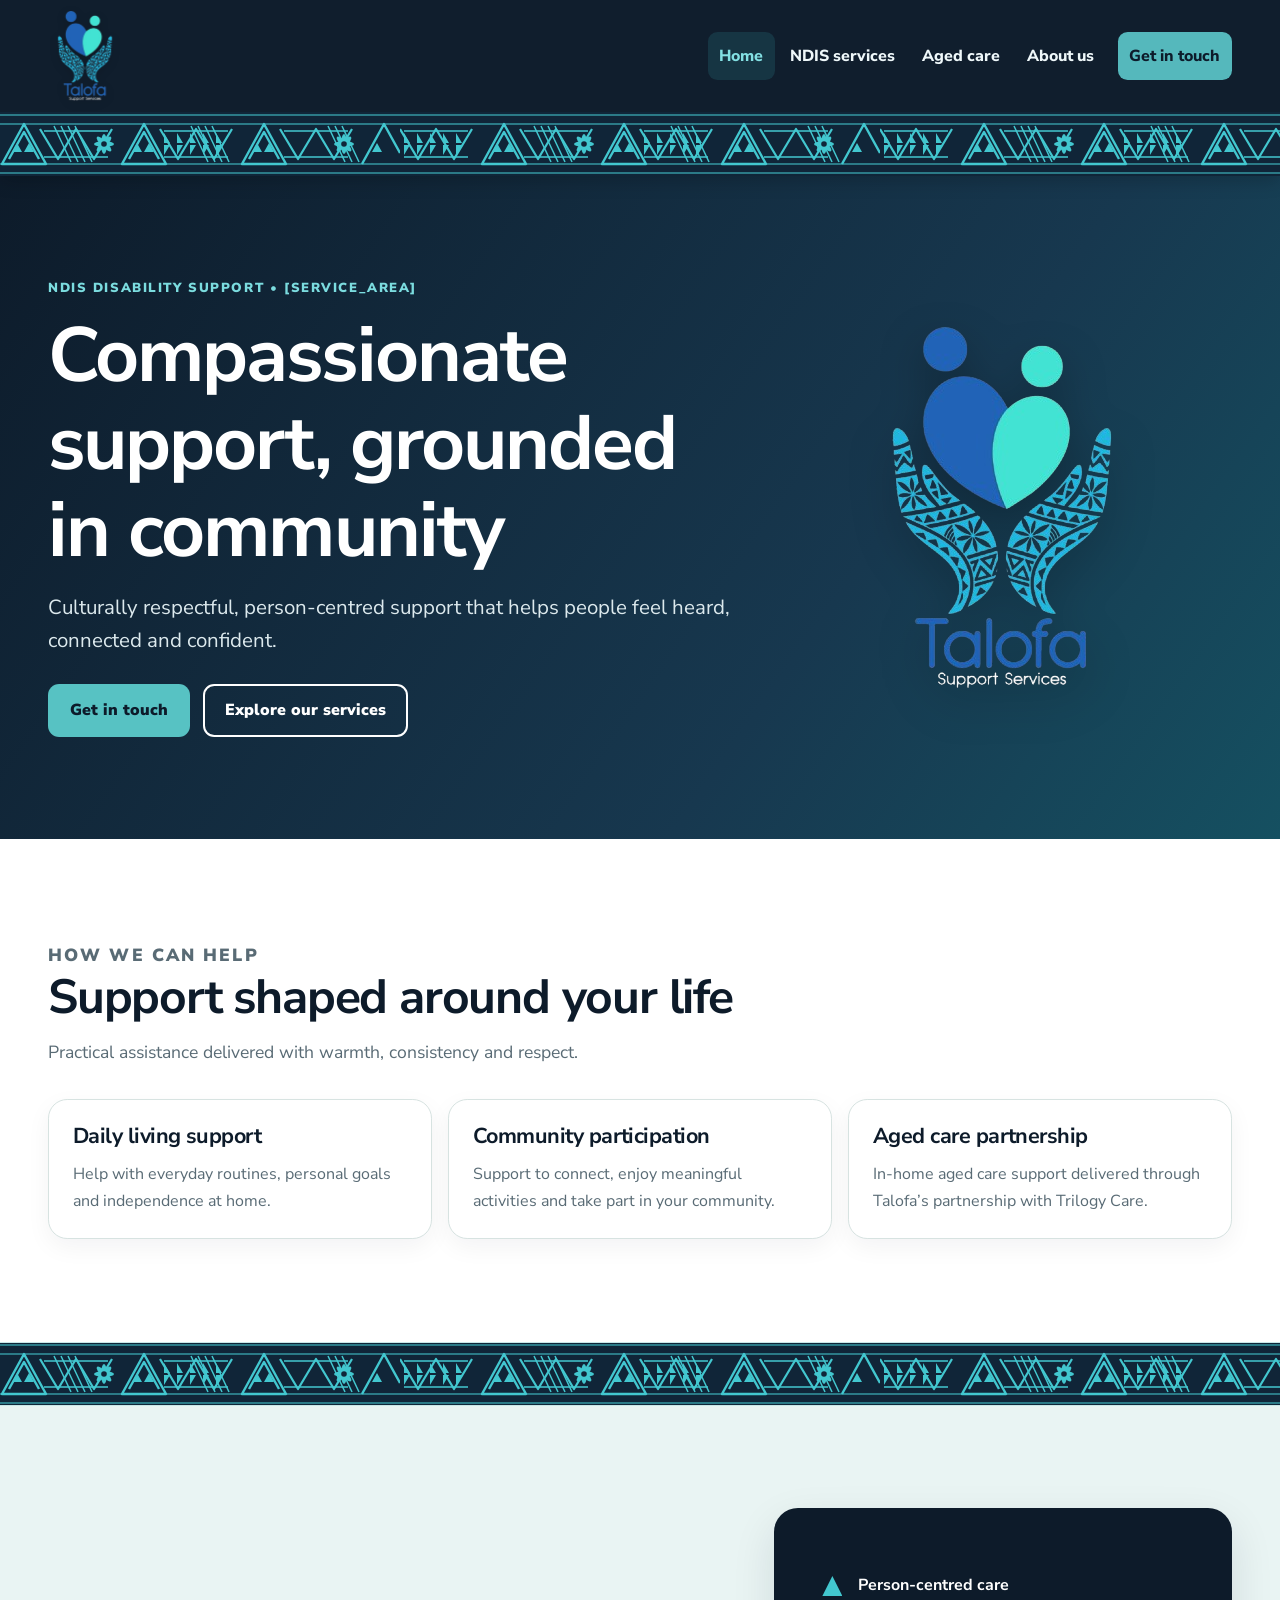
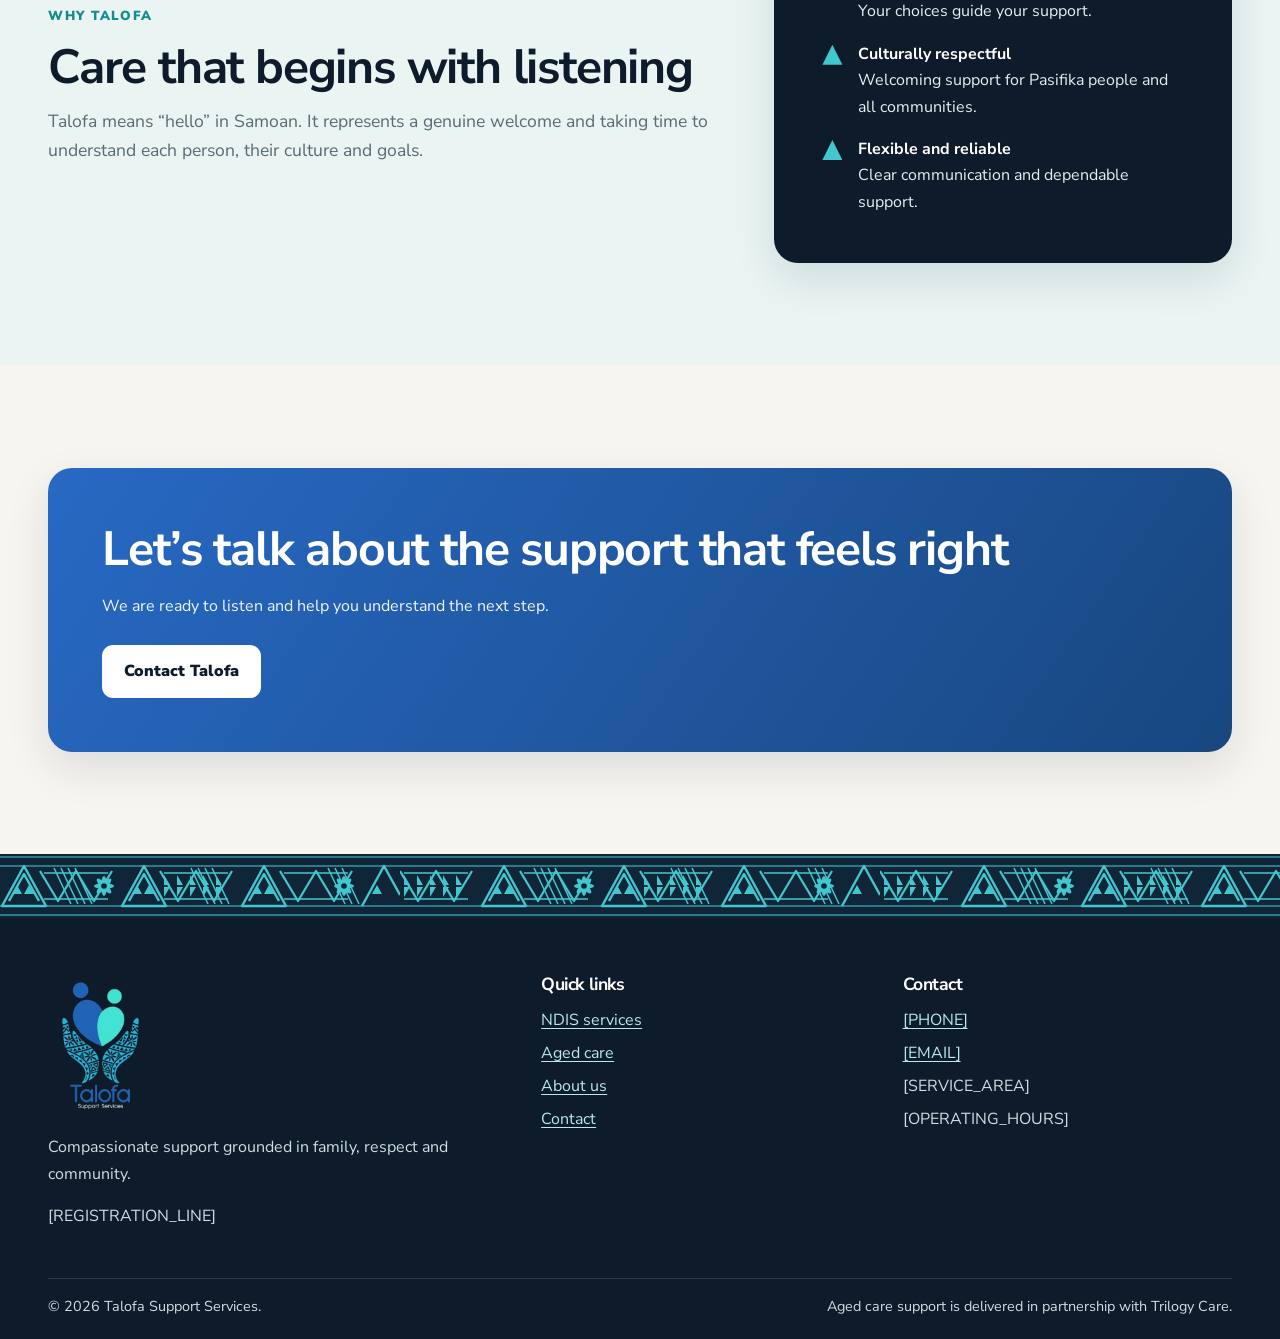
==== commit c62a8522: "NDIS website" ====
--- a/index.html
+++ b/index.html
@@ -1,4 +1,4 @@
-<!doctype html><html lang="en-AU"><head><meta charset="utf-8"><meta name="viewport" content="width=device-width,initial-scale=1"><title>Talofa Support Services | NDIS Provider [SERVICE_AREA]</title><meta name="description" content="Culturally respectful, person-centred disability support services in [SERVICE_AREA]."><meta property="og:title" content="Talofa Support Services"><meta property="og:description" content="Compassionate support, grounded in community."><meta property="og:type" content="website"><meta property="og:image" content="/assets/logo.png"><link rel="preconnect" href="https://fonts.googleapis.com"><link rel="preconnect" href="https://fonts.gstatic.com" crossorigin><link href="https://fonts.googleapis.com/css2?family=Nunito+Sans:wght@400;600;700;800;900&amp;display=swap" rel="stylesheet"><link rel="stylesheet" href="assets/styles.css"><script src="assets/script.js" defer></script></head><body><a class="skip" href="#main">Skip to main content</a>
+<!doctype html><html lang="en-AU"><head><meta charset="utf-8"><meta name="viewport" content="width=device-width,initial-scale=1"><title>Talofa Support Services | NDIS Provider [SERVICE_AREA]</title><meta name="description" content="Culturally respectful, person-centred disability support services in [SERVICE_AREA]."><meta property="og:title" content="Talofa Support Services"><meta property="og:description" content="Compassionate support, grounded in community."><meta property="og:type" content="website"><meta property="og:image" content="assets/logo.png"><link rel="preconnect" href="https://fonts.googleapis.com"><link rel="preconnect" href="https://fonts.gstatic.com" crossorigin><link href="https://fonts.googleapis.com/css2?family=Nunito+Sans:wght@400;600;700;800;900&amp;display=swap" rel="stylesheet"><link rel="stylesheet" href="assets/styles.css"><script src="assets/script.js" defer></script></head><body><a class="skip" href="#main">Skip to main content</a>
 <header class="site-header"><div class="container nav-wrap"><a class="brand" href="index.html" aria-label="Talofa Support Services home"><img src="assets/logo.png" alt="Talofa Support Services" width="300" height="410"></a><a class="mobile-call" href="tel:[PHONE]">Call us</a><button class="nav-toggle" aria-expanded="false" aria-controls="nav" aria-label="Open navigation"><span class="bars"></span></button><nav class="site-nav" id="nav" aria-label="Primary"><ul><li><a href="index.html" aria-current="page">Home</a></li><li><a href="ndis-services.html">NDIS services</a></li><li><a href="aged-care.html">Aged care</a></li><li><a href="about.html">About us</a></li><li><a class="nav-cta" href="contact.html">Get in touch</a></li></ul></nav></div><div class="hand-border" aria-hidden="true"></div></header>
 <main id="main"><section class="hero"><div class="container hero-grid"><div class="hero-content"><p class="eyebrow">NDIS disability support • [SERVICE_AREA]</p><h1>Compassionate support, grounded in community</h1><p class="lead">Culturally respectful, person-centred support that helps people feel heard, connected and confident.</p><div class="actions"><a class="button primary" href="contact.html">Get in touch</a><a class="button outline" href="ndis-services.html">Explore our services</a></div></div><div class="hero-logo"><img src="assets/logo.png" alt="" width="300" height="410"></div></div></section>
 <section class="section white"><div class="container"><div class="section-heading"><p class="eyebrow">How we can help</p><h2>Support shaped around your life</h2><p>Practical assistance delivered with warmth, consistency and respect.</p></div><div class="grid three"><article class="card"><h3>Daily living support</h3><p>Help with everyday routines, personal goals and independence at home.</p></article><article class="card"><h3>Community participation</h3><p>Support to connect, enjoy meaningful activities and take part in your community.</p></article><article class="card"><h3>Aged care partnership</h3><p>In-home aged care support delivered through Talofa’s partnership with Trilogy Care.</p></article></div></div></section><div class="hand-divider" aria-hidden="true"></div>
--- a/assets/styles.css
+++ b/assets/styles.css
@@ -1,5 +1,5 @@
 :root{--navy:#0d1b2a;--teal:#168b8d;--cyan:#42c7cf;--blue:#2869c4;--cream:#f7f5f0;--white:#fff;--ink:#20313c;--muted:#596b75;--line:#d7e3e1;--shadow:0 16px 44px rgba(13,27,42,.11);--max:74rem}*{box-sizing:border-box}html{scroll-behavior:smooth}body{margin:0;background:var(--cream);color:var(--ink);font:400 1rem/1.65 "Nunito Sans",system-ui,-apple-system,"Segoe UI",sans-serif}body.nav-open{overflow:hidden}img,svg{display:block;max-width:100%}a{color:#1f5fab;text-underline-offset:.2em}button,input,select,textarea{font:inherit}:focus-visible{outline:3px solid #ffd166;outline-offset:4px}.skip{position:fixed;z-index:999;top:.5rem;left:.5rem;padding:.7rem 1rem;background:#fff;color:var(--navy);font-weight:900;transform:translateY(-150%)}.skip:focus{transform:none}.container{width:min(calc(100% - 2rem),var(--max));margin-inline:auto}
 .site-header{position:sticky;top:0;z-index:100;background:rgba(13,27,42,.985);box-shadow:0 4px 18px rgba(0,0,0,.2)}.nav-wrap{min-height:6rem;display:flex;align-items:center;justify-content:space-between;gap:.65rem}.brand{display:flex;flex:0 0 auto}.brand img{width:auto;height:5.2rem;object-fit:contain;filter:drop-shadow(0 3px 4px rgba(0,0,0,.2))}.mobile-call{min-height:3.1rem;display:inline-flex;align-items:center;padding:.6rem 1.1rem;border-radius:999px;background:var(--blue);color:#fff;font-weight:900;text-decoration:none}.nav-toggle{width:3.2rem;height:3.2rem;display:grid;place-items:center;border:2px solid rgba(255,255,255,.25);border-radius:.85rem;background:none;color:#fff}.bars,.bars:before,.bars:after{display:block;width:1.45rem;height:2px;background:currentColor}.bars{position:relative}.bars:before,.bars:after{content:"";position:absolute;left:0}.bars:before{top:-.45rem}.bars:after{top:.45rem}.nav-toggle[aria-expanded=true] .bars{background:transparent}.nav-toggle[aria-expanded=true] .bars:before{top:0;transform:rotate(45deg)}.nav-toggle[aria-expanded=true] .bars:after{top:0;transform:rotate(-45deg)}.site-nav{position:fixed;inset:6rem 0 auto;padding:1rem;background:var(--navy);transform:translateY(-130%);visibility:hidden;transition:.2s}.site-nav.open{transform:none;visibility:visible}.site-nav ul{max-width:var(--max);margin:auto;padding:0;display:grid;gap:.25rem;list-style:none}.site-nav a{min-height:3rem;display:flex;align-items:center;padding:.65rem .8rem;border-radius:.6rem;color:#eff8fa;font-weight:800;text-decoration:none}.site-nav a:hover,.site-nav a[aria-current=page]{background:rgba(66,199,207,.14);color:#83e0e3}.site-nav .nav-cta{justify-content:center;margin-top:.4rem;background:#55b8bc;color:var(--navy)}
-.hand-border{height:2.5rem;background:#102538 url("hand-pattern.svg") repeat-x center/22.5rem 2.5rem}.hand-divider{height:2.5rem;margin:0;background:#fff url("hand-pattern.svg") repeat-x center/22.5rem 2.5rem;border-block:1px solid #c9e8e8}.hero,.page-hero{position:relative;overflow:hidden;background:linear-gradient(125deg,var(--navy),#17384f 65%,#155061);color:#fff}.hero{padding:clamp(3.5rem,8vw,7rem) 0}.page-hero{padding:clamp(3.2rem,7vw,5.5rem) 0}.hero-grid{display:grid;align-items:center;gap:2rem}.hero-content{position:relative;z-index:2;max-width:45rem}.eyebrow{margin:0 0 .75rem;color:var(--teal);font-size:.82rem;font-weight:900;letter-spacing:.12em;text-transform:uppercase}.hero .eyebrow,.page-hero .eyebrow,.dark .eyebrow{color:#7bdcdf}h1,h2,h3{margin:0 0 .8rem;color:var(--navy);line-height:1.14;letter-spacing:-.025em}h1{font-size:clamp(2.4rem,7.5vw,4.8rem)}h2{font-size:clamp(1.9rem,4.5vw,3rem)}h3{font-size:1.35rem}.hero h1,.page-hero h1{max-width:14ch;color:#fff}.lead{max-width:43rem;margin:1rem 0 0;color:#dce9ed;font-size:clamp(1.08rem,2vw,1.28rem)}.hero-logo{width:min(100%,20rem);margin:auto}.hero-logo img{width:100%;max-height:30rem;object-fit:contain;filter:drop-shadow(0 18px 22px rgba(0,0,0,.28))}.actions{display:flex;flex-wrap:wrap;gap:.8rem;margin-top:1.6rem}.button{min-height:3.2rem;display:inline-flex;align-items:center;justify-content:center;padding:.7rem 1.25rem;border:2px solid transparent;border-radius:.7rem;background:var(--teal);color:#fff;font-weight:900;text-decoration:none}.button.primary{background:#57c2c3;color:var(--navy)}.button.outline{border-color:#fff;background:transparent}.section{padding:clamp(3.8rem,8vw,6.5rem) 0}.white{background:#fff}.tint{background:#e9f4f3}.section-heading{max-width:46rem;margin-bottom:2rem}.section-heading p,.lead-copy{margin:0;color:var(--muted);font-size:1.1rem}.grid{display:grid;gap:1rem}.card{height:100%;padding:1.5rem;border:1px solid var(--line);border-radius:1.2rem;background:#fff;box-shadow:0 8px 24px rgba(13,27,42,.05)}.card p{margin:0;color:var(--muted)}.split{display:grid;align-items:center;gap:2.5rem}.dark{padding:clamp(1.5rem,4vw,3rem);border-radius:1.5rem;background:var(--navy);color:#e5eff1;box-shadow:var(--shadow)}.dark h2,.dark strong{color:#fff}.checks{margin:1rem 0 0;padding:0;display:grid;gap:1rem;list-style:none}.checks li{position:relative;padding-left:2.2rem}.checks li:before{content:"";position:absolute;left:0;top:.25rem;width:1.25rem;height:1.25rem;background:var(--cyan);clip-path:polygon(50% 0,100% 100%,0 100%)}.checks strong{display:block}.notice,.partner{padding:1.4rem;border-radius:1rem;background:#e1f2f1;border-left:5px solid var(--teal)}.partner{background:#fff;border:1px solid #c7dddd;border-left:5px solid var(--blue);box-shadow:var(--shadow)}.cta{padding:clamp(2rem,5vw,3.4rem);border-radius:1.5rem;background:linear-gradient(125deg,var(--blue),#18477f);color:#eef5ff;box-shadow:var(--shadow)}.cta h2{color:#fff}.cta .button{background:#fff;color:var(--navy)}
+.hand-border{height:4rem;background:#102538 url("hand-pattern.svg") repeat-x center/30rem 4rem}.hand-divider{height:4rem;margin:0;background:#102538 url("hand-pattern.svg") repeat-x center/30rem 4rem;border-block:1px solid #c9e8e8}.hero,.page-hero{position:relative;overflow:hidden;background:linear-gradient(125deg,var(--navy),#17384f 65%,#155061);color:#fff}.hero{padding:clamp(3.5rem,8vw,7rem) 0}.page-hero{padding:clamp(3.2rem,7vw,5.5rem) 0}.hero-grid{display:grid;align-items:center;gap:2rem}.hero-content{position:relative;z-index:2;max-width:45rem}.eyebrow{margin:0 0 .75rem;color:var(--teal);font-size:.82rem;font-weight:900;letter-spacing:.12em;text-transform:uppercase}.hero .eyebrow,.page-hero .eyebrow,.dark .eyebrow{color:#7bdcdf}h1,h2,h3{margin:0 0 .8rem;color:var(--navy);line-height:1.14;letter-spacing:-.025em}h1{font-size:clamp(2.4rem,7.5vw,4.8rem)}h2{font-size:clamp(1.9rem,4.5vw,3rem)}h3{font-size:1.35rem}.hero h1,.page-hero h1{max-width:14ch;color:#fff}.lead{max-width:43rem;margin:1rem 0 0;color:#dce9ed;font-size:clamp(1.08rem,2vw,1.28rem)}.hero-logo{width:min(100%,20rem);margin:auto}.hero-logo img{width:100%;max-height:30rem;object-fit:contain;filter:drop-shadow(0 18px 22px rgba(0,0,0,.28))}.actions{display:flex;flex-wrap:wrap;gap:.8rem;margin-top:1.6rem}.button{min-height:3.2rem;display:inline-flex;align-items:center;justify-content:center;padding:.7rem 1.25rem;border:2px solid transparent;border-radius:.7rem;background:var(--teal);color:#fff;font-weight:900;text-decoration:none}.button.primary{background:#57c2c3;color:var(--navy)}.button.outline{border-color:#fff;background:transparent}.section{padding:clamp(3.8rem,8vw,6.5rem) 0}.white{background:#fff}.tint{background:#e9f4f3}.section-heading{max-width:46rem;margin-bottom:2rem}.section-heading p,.lead-copy{margin:0;color:var(--muted);font-size:1.1rem}.grid{display:grid;gap:1rem}.card{height:100%;padding:1.5rem;border:1px solid var(--line);border-radius:1.2rem;background:#fff;box-shadow:0 8px 24px rgba(13,27,42,.05)}.card p{margin:0;color:var(--muted)}.split{display:grid;align-items:center;gap:2.5rem}.dark{padding:clamp(1.5rem,4vw,3rem);border-radius:1.5rem;background:var(--navy);color:#e5eff1;box-shadow:var(--shadow)}.dark h2,.dark strong{color:#fff}.checks{margin:1rem 0 0;padding:0;display:grid;gap:1rem;list-style:none}.checks li{position:relative;padding-left:2.2rem}.checks li:before{content:"";position:absolute;left:0;top:.25rem;width:1.25rem;height:1.25rem;background:var(--cyan);clip-path:polygon(50% 0,100% 100%,0 100%)}.checks strong{display:block}.notice,.partner{padding:1.4rem;border-radius:1rem;background:#e1f2f1;border-left:5px solid var(--teal)}.partner{background:#fff;border:1px solid #c7dddd;border-left:5px solid var(--blue);box-shadow:var(--shadow)}.cta{padding:clamp(2rem,5vw,3.4rem);border-radius:1.5rem;background:linear-gradient(125deg,var(--blue),#18477f);color:#eef5ff;box-shadow:var(--shadow)}.cta h2{color:#fff}.cta .button{background:#fff;color:var(--navy)}
 .contact-grid{display:grid;gap:2rem;align-items:start}.form-card,.contact-card{padding:clamp(1.3rem,4vw,2.4rem);border-radius:1.2rem;background:#fff;box-shadow:var(--shadow)}.form-grid{display:grid;gap:1rem}.field label{display:block;margin-bottom:.35rem;color:var(--navy);font-weight:800}.field input,.field select,.field textarea{width:100%;min-height:3.2rem;padding:.75rem;border:2px solid #afbebf;border-radius:.6rem}.field textarea{min-height:9rem}.required{color:#a42b2b}.honeypot{position:absolute;left:-9999px}.contact-list{padding:0;display:grid;gap:1rem;list-style:none}.contact-list strong{display:block}.site-footer{background:var(--navy);color:#cedee3}.footer-body{padding:3.5rem 0 1.3rem}.footer-grid{display:grid;gap:2rem}.footer-brand img{width:auto;height:9rem}.site-footer h2{color:#fff;font-size:1.1rem}.footer-links{margin:0;padding:0;display:grid;gap:.4rem;list-style:none}.site-footer a{color:#b9e9ed}.footer-meta{margin-top:2rem;padding-top:1rem;border-top:1px solid rgba(255,255,255,.14);display:flex;flex-wrap:wrap;justify-content:space-between;gap:.5rem;font-size:.9rem}
 @media(min-width:38rem){.grid{grid-template-columns:repeat(2,1fr)}.footer-grid{grid-template-columns:1.4fr 1fr 1fr}.form-grid.two{grid-template-columns:repeat(2,1fr)}.full{grid-column:1/-1}}@media(min-width:58rem){.nav-wrap{min-height:7rem}.brand img{height:6.35rem}.mobile-call,.nav-toggle{display:none}.site-nav{position:static;padding:0;background:none;transform:none;visibility:visible}.site-nav ul{display:flex;align-items:center}.site-nav a{padding-inline:.72rem}.site-nav .nav-cta{margin:0 0 0 .5rem}.hero-grid,.split{grid-template-columns:1.2fr .8fr}.grid.three{grid-template-columns:repeat(3,1fr)}.contact-grid{grid-template-columns:1.4fr .6fr}}@media(max-width:24rem){.container{width:calc(100% - 1.25rem)}.brand img{height:4.65rem}.mobile-call{padding-inline:.8rem}.actions .button{width:100%}}@media(prefers-reduced-motion:reduce){html{scroll-behavior:auto}*{transition:none!important}}
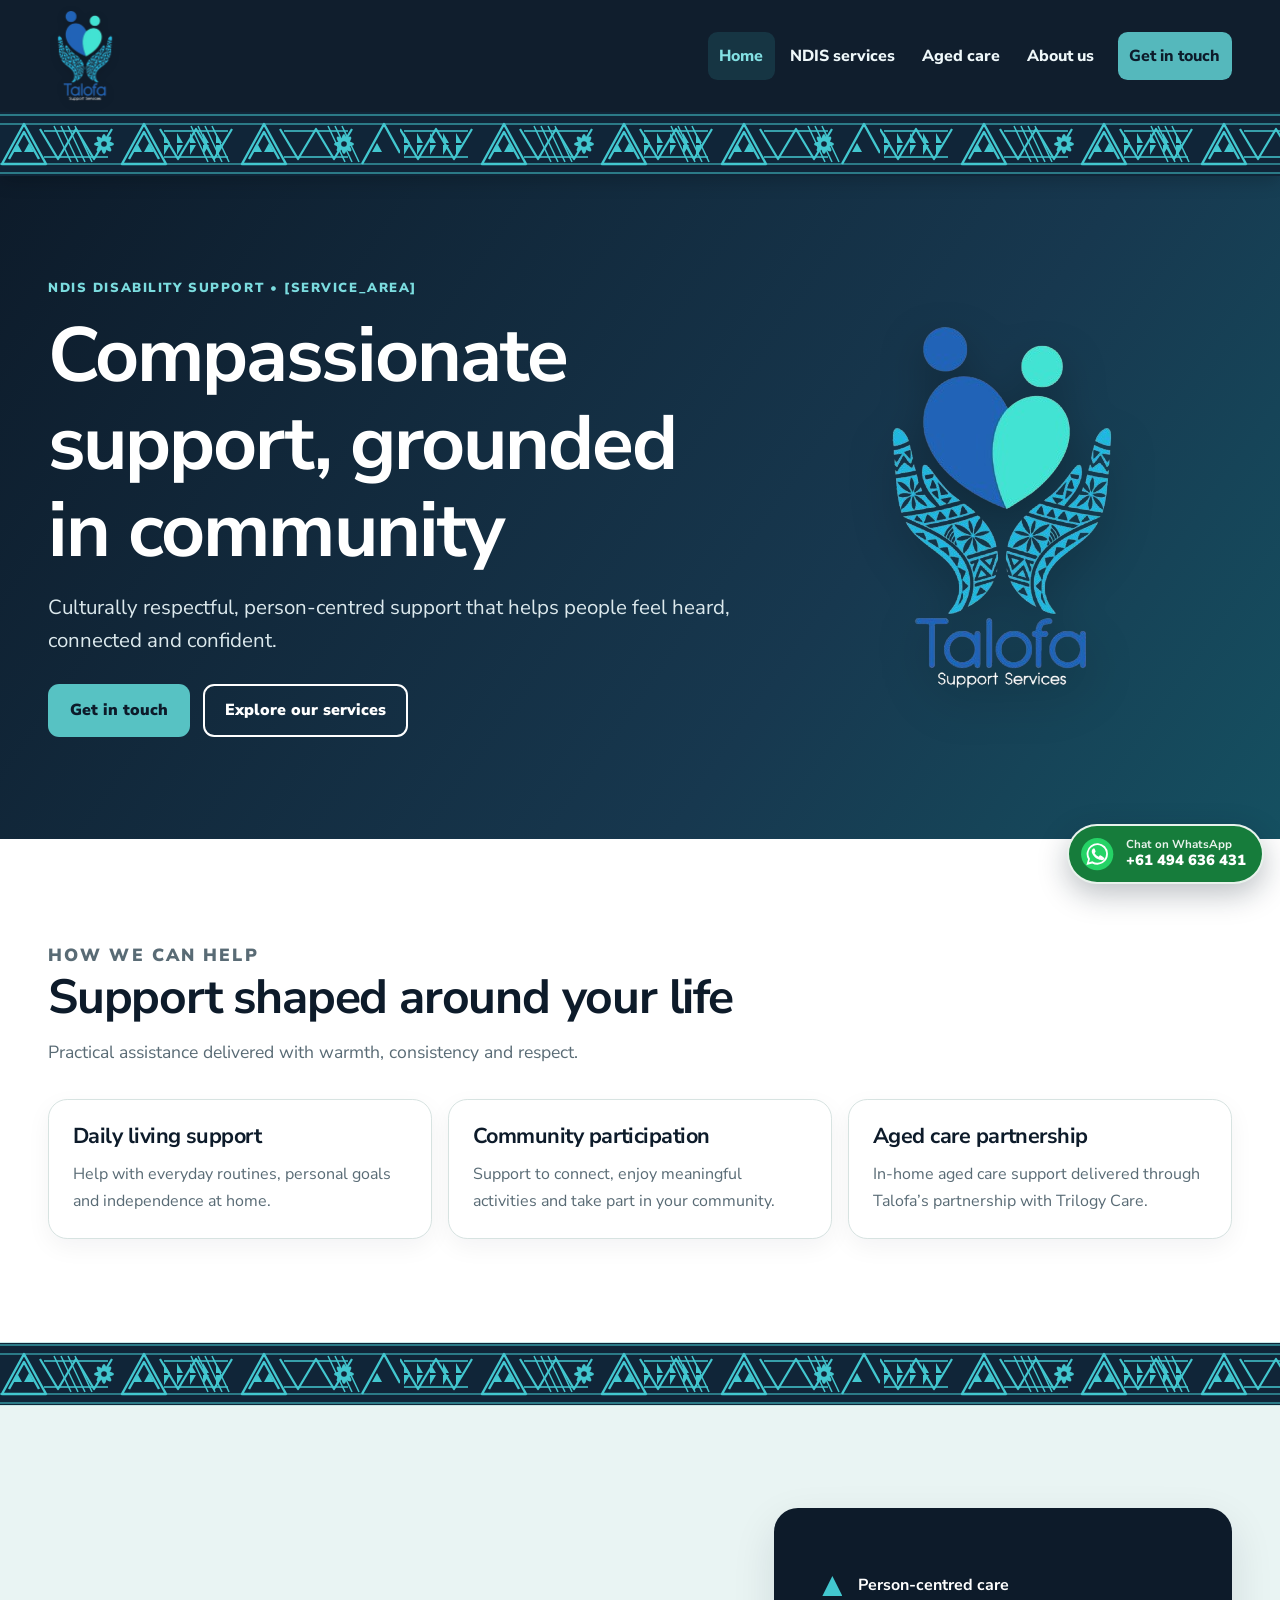
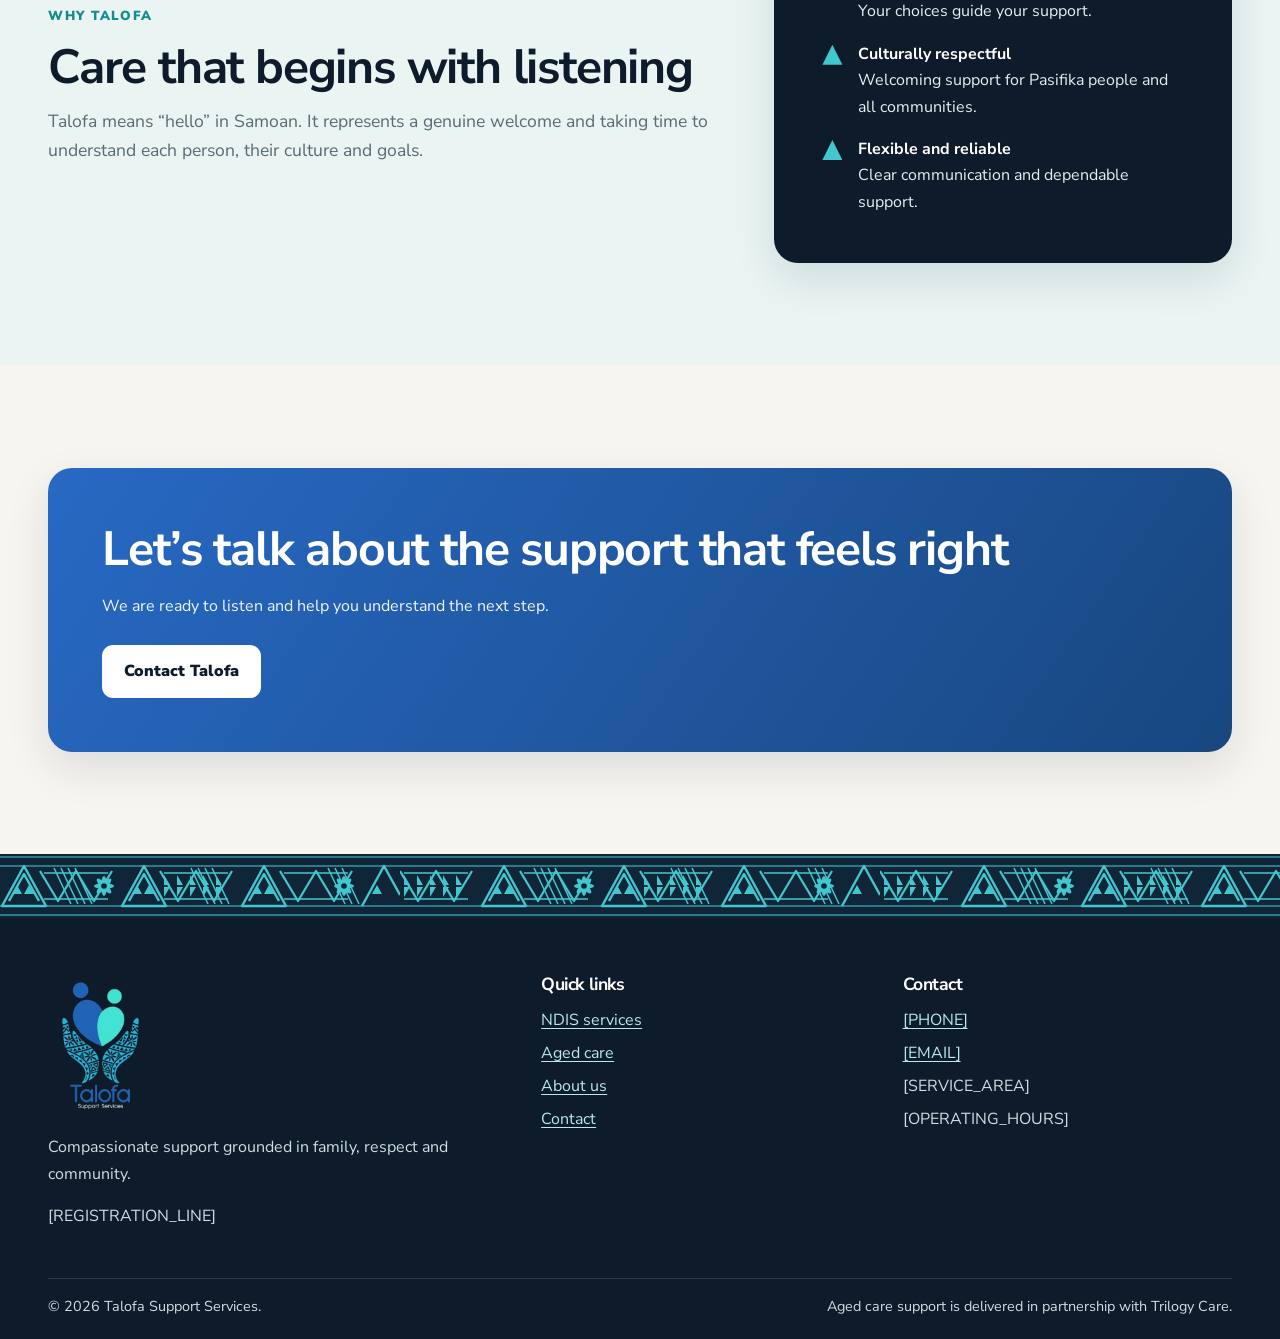
==== commit 88ad50e0: "Talofa Website" ====
--- a/index.html
+++ b/index.html
@@ -3,4 +3,4 @@
 <main id="main"><section class="hero"><div class="container hero-grid"><div class="hero-content"><p class="eyebrow">NDIS disability support • [SERVICE_AREA]</p><h1>Compassionate support, grounded in community</h1><p class="lead">Culturally respectful, person-centred support that helps people feel heard, connected and confident.</p><div class="actions"><a class="button primary" href="contact.html">Get in touch</a><a class="button outline" href="ndis-services.html">Explore our services</a></div></div><div class="hero-logo"><img src="assets/logo.png" alt="" width="300" height="410"></div></div></section>
 <section class="section white"><div class="container"><div class="section-heading"><p class="eyebrow">How we can help</p><h2>Support shaped around your life</h2><p>Practical assistance delivered with warmth, consistency and respect.</p></div><div class="grid three"><article class="card"><h3>Daily living support</h3><p>Help with everyday routines, personal goals and independence at home.</p></article><article class="card"><h3>Community participation</h3><p>Support to connect, enjoy meaningful activities and take part in your community.</p></article><article class="card"><h3>Aged care partnership</h3><p>In-home aged care support delivered through Talofa’s partnership with Trilogy Care.</p></article></div></div></section><div class="hand-divider" aria-hidden="true"></div>
 <section class="section tint"><div class="container split"><div><p class="eyebrow">Why Talofa</p><h2>Care that begins with listening</h2><p class="lead-copy">Talofa means “hello” in Samoan. It represents a genuine welcome and taking time to understand each person, their culture and goals.</p></div><div class="dark"><ul class="checks"><li><strong>Person-centred care</strong>Your choices guide your support.</li><li><strong>Culturally respectful</strong>Welcoming support for Pasifika people and all communities.</li><li><strong>Flexible and reliable</strong>Clear communication and dependable support.</li></ul></div></div></section><section class="section"><div class="container"><div class="cta"><h2>Let’s talk about the support that feels right</h2><p>We are ready to listen and help you understand the next step.</p><div class="actions"><a class="button" href="contact.html">Contact Talofa</a></div></div></div></section></main>
-<footer class="site-footer"><div class="hand-border" aria-hidden="true"></div><div class="footer-body"><div class="container footer-grid"><div class="footer-brand"><img src="assets/logo.png" alt="Talofa Support Services" width="300" height="410"><p>Compassionate support grounded in family, respect and community.</p><p>[REGISTRATION_LINE]</p></div><div><h2>Quick links</h2><ul class="footer-links"><li><a href="ndis-services.html">NDIS services</a></li><li><a href="aged-care.html">Aged care</a></li><li><a href="about.html">About us</a></li><li><a href="contact.html">Contact</a></li></ul></div><div><h2>Contact</h2><ul class="footer-links"><li><a href="tel:[PHONE]">[PHONE]</a></li><li><a href="mailto:[EMAIL]">[EMAIL]</a></li><li>[SERVICE_AREA]</li><li>[OPERATING_HOURS]</li></ul></div></div><div class="container footer-meta"><span>© <span data-year>2026</span> Talofa Support Services.</span><span>Aged care support is delivered in partnership with Trilogy Care.</span></div></div></footer></body></html>
+<footer class="site-footer"><div class="hand-border" aria-hidden="true"></div><div class="footer-body"><div class="container footer-grid"><div class="footer-brand"><img src="assets/logo.png" alt="Talofa Support Services" width="300" height="410"><p>Compassionate support grounded in family, respect and community.</p><p>[REGISTRATION_LINE]</p></div><div><h2>Quick links</h2><ul class="footer-links"><li><a href="ndis-services.html">NDIS services</a></li><li><a href="aged-care.html">Aged care</a></li><li><a href="about.html">About us</a></li><li><a href="contact.html">Contact</a></li></ul></div><div><h2>Contact</h2><ul class="footer-links"><li><a href="tel:[PHONE]">[PHONE]</a></li><li><a href="mailto:[EMAIL]">[EMAIL]</a></li><li>[SERVICE_AREA]</li><li>[OPERATING_HOURS]</li></ul></div></div><div class="container footer-meta"><span>© <span data-year>2026</span> Talofa Support Services.</span><span>Aged care support is delivered in partnership with Trilogy Care.</span></div></div></footer><a class="whatsapp-widget" href="https://wa.me/61494636431" target="_blank" rel="noopener noreferrer" aria-label="Chat with Talofa Support Services on WhatsApp at +61 494 636 431"><svg viewBox="0 0 32 32" aria-hidden="true"><circle cx="16" cy="16" r="15" fill="#25D366"/><path fill="#fff" d="M23.2 8.7A10 10 0 0 0 7.5 20.8L6 26l5.4-1.4A10 10 0 0 0 26 15.7a9.9 9.9 0 0 0-2.8-7Zm-7.1 15.2a8.2 8.2 0 0 1-4.2-1.1l-.3-.2-3.2.8.9-3.1-.2-.3a8.2 8.2 0 1 1 7 3.9Zm4.5-6.1c-.2-.1-1.4-.7-1.7-.8-.2-.1-.4-.1-.6.2l-.7.9c-.2.2-.3.2-.6.1a6.7 6.7 0 0 1-3.3-2.9c-.3-.5.3-.5.8-1.6.1-.2 0-.4 0-.5l-.8-2c-.2-.5-.4-.4-.6-.4h-.5c-.2 0-.5.1-.7.3-.2.3-1 1-1 2.4s1 2.8 1.2 3c.1.2 2 3.1 5 4.3 1.9.8 2.7.9 3.7.8.6-.1 1.4-.6 1.6-1.1.2-.6.2-1 .2-1.1-.1-.1-.3-.2-.6-.3Z"/></svg><span><small>Chat on WhatsApp</small>+61 494 636 431</span></a></body></html>
--- a/assets/styles.css
+++ b/assets/styles.css
@@ -3,3 +3,4 @@
 .hand-border{height:4rem;background:#102538 url("hand-pattern.svg") repeat-x center/30rem 4rem}.hand-divider{height:4rem;margin:0;background:#102538 url("hand-pattern.svg") repeat-x center/30rem 4rem;border-block:1px solid #c9e8e8}.hero,.page-hero{position:relative;overflow:hidden;background:linear-gradient(125deg,var(--navy),#17384f 65%,#155061);color:#fff}.hero{padding:clamp(3.5rem,8vw,7rem) 0}.page-hero{padding:clamp(3.2rem,7vw,5.5rem) 0}.hero-grid{display:grid;align-items:center;gap:2rem}.hero-content{position:relative;z-index:2;max-width:45rem}.eyebrow{margin:0 0 .75rem;color:var(--teal);font-size:.82rem;font-weight:900;letter-spacing:.12em;text-transform:uppercase}.hero .eyebrow,.page-hero .eyebrow,.dark .eyebrow{color:#7bdcdf}h1,h2,h3{margin:0 0 .8rem;color:var(--navy);line-height:1.14;letter-spacing:-.025em}h1{font-size:clamp(2.4rem,7.5vw,4.8rem)}h2{font-size:clamp(1.9rem,4.5vw,3rem)}h3{font-size:1.35rem}.hero h1,.page-hero h1{max-width:14ch;color:#fff}.lead{max-width:43rem;margin:1rem 0 0;color:#dce9ed;font-size:clamp(1.08rem,2vw,1.28rem)}.hero-logo{width:min(100%,20rem);margin:auto}.hero-logo img{width:100%;max-height:30rem;object-fit:contain;filter:drop-shadow(0 18px 22px rgba(0,0,0,.28))}.actions{display:flex;flex-wrap:wrap;gap:.8rem;margin-top:1.6rem}.button{min-height:3.2rem;display:inline-flex;align-items:center;justify-content:center;padding:.7rem 1.25rem;border:2px solid transparent;border-radius:.7rem;background:var(--teal);color:#fff;font-weight:900;text-decoration:none}.button.primary{background:#57c2c3;color:var(--navy)}.button.outline{border-color:#fff;background:transparent}.section{padding:clamp(3.8rem,8vw,6.5rem) 0}.white{background:#fff}.tint{background:#e9f4f3}.section-heading{max-width:46rem;margin-bottom:2rem}.section-heading p,.lead-copy{margin:0;color:var(--muted);font-size:1.1rem}.grid{display:grid;gap:1rem}.card{height:100%;padding:1.5rem;border:1px solid var(--line);border-radius:1.2rem;background:#fff;box-shadow:0 8px 24px rgba(13,27,42,.05)}.card p{margin:0;color:var(--muted)}.split{display:grid;align-items:center;gap:2.5rem}.dark{padding:clamp(1.5rem,4vw,3rem);border-radius:1.5rem;background:var(--navy);color:#e5eff1;box-shadow:var(--shadow)}.dark h2,.dark strong{color:#fff}.checks{margin:1rem 0 0;padding:0;display:grid;gap:1rem;list-style:none}.checks li{position:relative;padding-left:2.2rem}.checks li:before{content:"";position:absolute;left:0;top:.25rem;width:1.25rem;height:1.25rem;background:var(--cyan);clip-path:polygon(50% 0,100% 100%,0 100%)}.checks strong{display:block}.notice,.partner{padding:1.4rem;border-radius:1rem;background:#e1f2f1;border-left:5px solid var(--teal)}.partner{background:#fff;border:1px solid #c7dddd;border-left:5px solid var(--blue);box-shadow:var(--shadow)}.cta{padding:clamp(2rem,5vw,3.4rem);border-radius:1.5rem;background:linear-gradient(125deg,var(--blue),#18477f);color:#eef5ff;box-shadow:var(--shadow)}.cta h2{color:#fff}.cta .button{background:#fff;color:var(--navy)}
 .contact-grid{display:grid;gap:2rem;align-items:start}.form-card,.contact-card{padding:clamp(1.3rem,4vw,2.4rem);border-radius:1.2rem;background:#fff;box-shadow:var(--shadow)}.form-grid{display:grid;gap:1rem}.field label{display:block;margin-bottom:.35rem;color:var(--navy);font-weight:800}.field input,.field select,.field textarea{width:100%;min-height:3.2rem;padding:.75rem;border:2px solid #afbebf;border-radius:.6rem}.field textarea{min-height:9rem}.required{color:#a42b2b}.honeypot{position:absolute;left:-9999px}.contact-list{padding:0;display:grid;gap:1rem;list-style:none}.contact-list strong{display:block}.site-footer{background:var(--navy);color:#cedee3}.footer-body{padding:3.5rem 0 1.3rem}.footer-grid{display:grid;gap:2rem}.footer-brand img{width:auto;height:9rem}.site-footer h2{color:#fff;font-size:1.1rem}.footer-links{margin:0;padding:0;display:grid;gap:.4rem;list-style:none}.site-footer a{color:#b9e9ed}.footer-meta{margin-top:2rem;padding-top:1rem;border-top:1px solid rgba(255,255,255,.14);display:flex;flex-wrap:wrap;justify-content:space-between;gap:.5rem;font-size:.9rem}
 @media(min-width:38rem){.grid{grid-template-columns:repeat(2,1fr)}.footer-grid{grid-template-columns:1.4fr 1fr 1fr}.form-grid.two{grid-template-columns:repeat(2,1fr)}.full{grid-column:1/-1}}@media(min-width:58rem){.nav-wrap{min-height:7rem}.brand img{height:6.35rem}.mobile-call,.nav-toggle{display:none}.site-nav{position:static;padding:0;background:none;transform:none;visibility:visible}.site-nav ul{display:flex;align-items:center}.site-nav a{padding-inline:.72rem}.site-nav .nav-cta{margin:0 0 0 .5rem}.hero-grid,.split{grid-template-columns:1.2fr .8fr}.grid.three{grid-template-columns:repeat(3,1fr)}.contact-grid{grid-template-columns:1.4fr .6fr}}@media(max-width:24rem){.container{width:calc(100% - 1.25rem)}.brand img{height:4.65rem}.mobile-call{padding-inline:.8rem}.actions .button{width:100%}}@media(prefers-reduced-motion:reduce){html{scroll-behavior:auto}*{transition:none!important}}
+.whatsapp-widget{position:fixed;right:max(1rem,env(safe-area-inset-right));bottom:max(1rem,env(safe-area-inset-bottom));z-index:90;min-height:3.75rem;display:inline-flex;align-items:center;gap:.7rem;padding:.65rem 1rem .65rem .7rem;border:2px solid rgba(255,255,255,.9);border-radius:999px;background:#167c3b;color:#fff;font-size:.92rem;font-weight:900;line-height:1.2;text-decoration:none;box-shadow:0 10px 30px rgba(13,27,42,.28);transition:transform .16s ease,background-color .16s ease}.whatsapp-widget:hover{background:#11632f;color:#fff;transform:translateY(-2px)}.whatsapp-widget svg{width:2.15rem;height:2.15rem;flex:0 0 auto}.whatsapp-widget span{display:grid}.whatsapp-widget small{font-size:.72rem;font-weight:700;opacity:.9}@media(max-width:24rem){.whatsapp-widget{right:.65rem;bottom:.65rem;padding-right:.8rem;font-size:.82rem}.whatsapp-widget svg{width:1.9rem;height:1.9rem}}
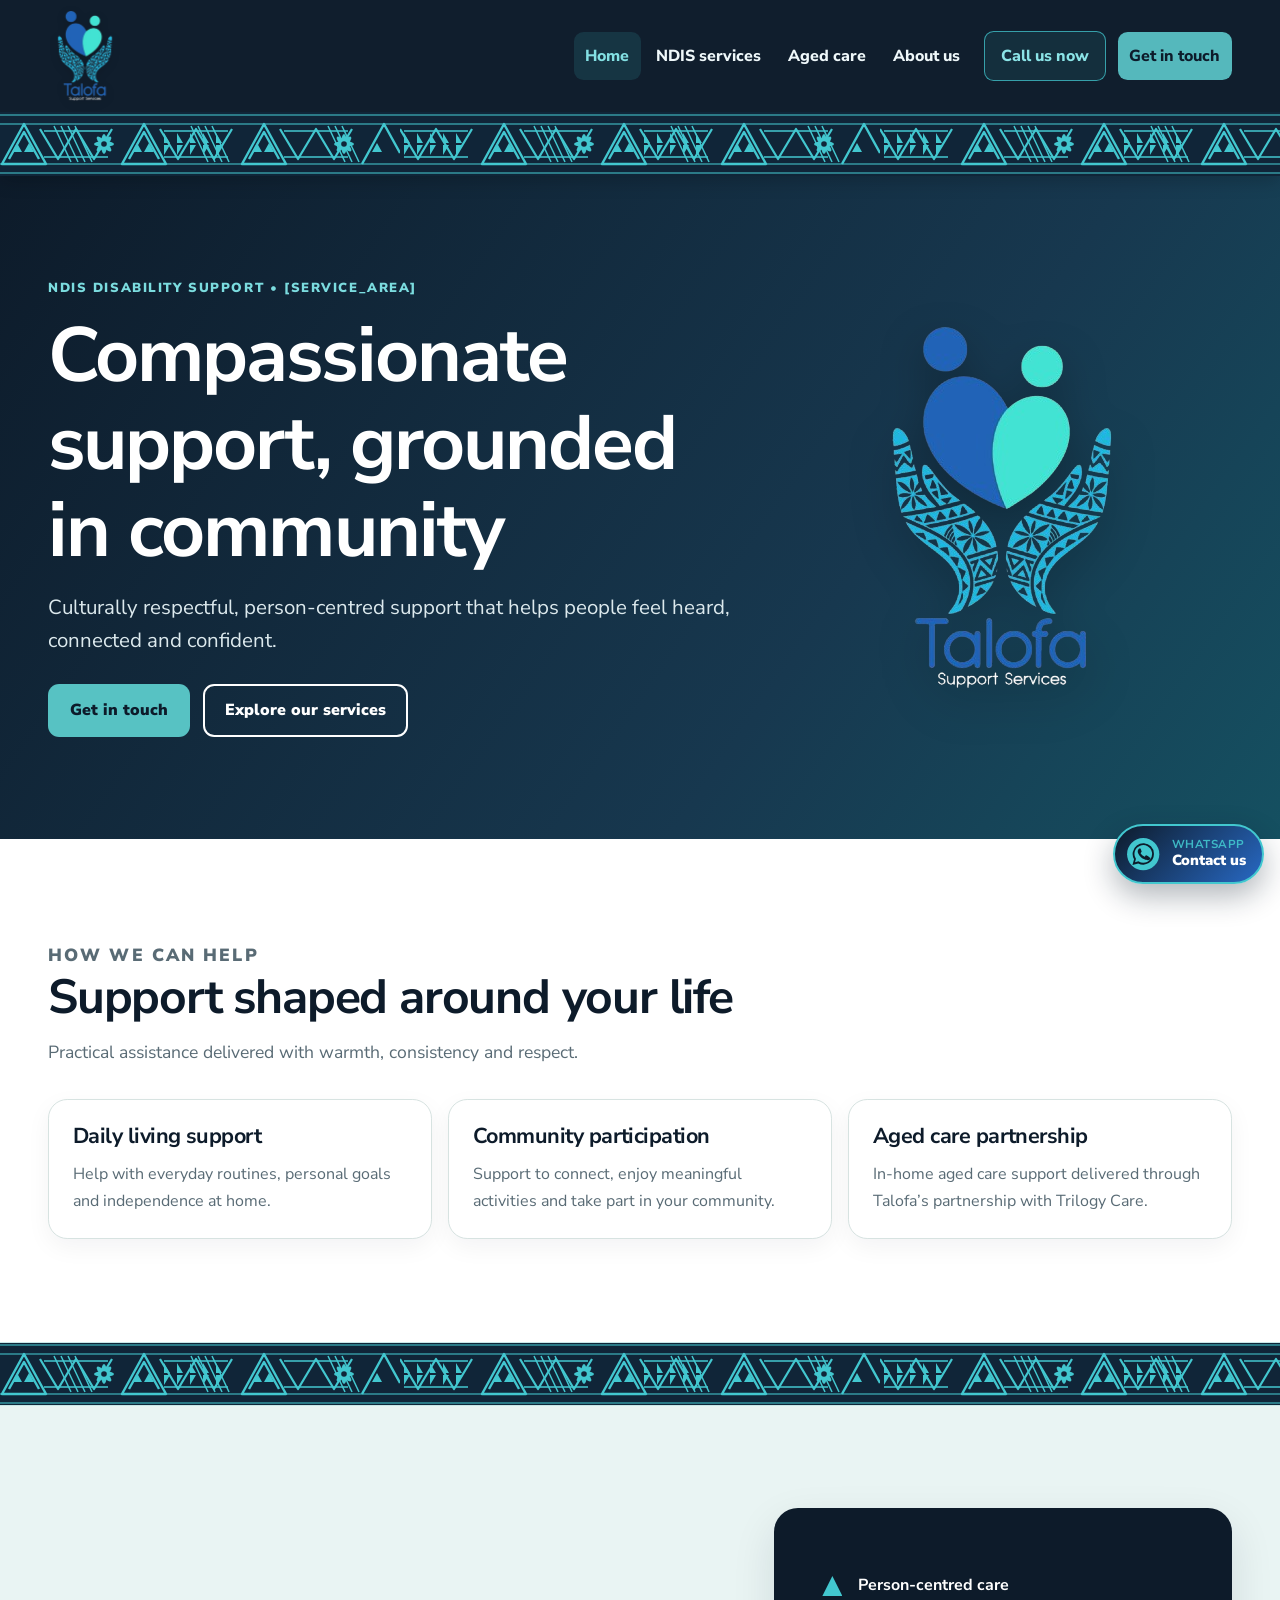
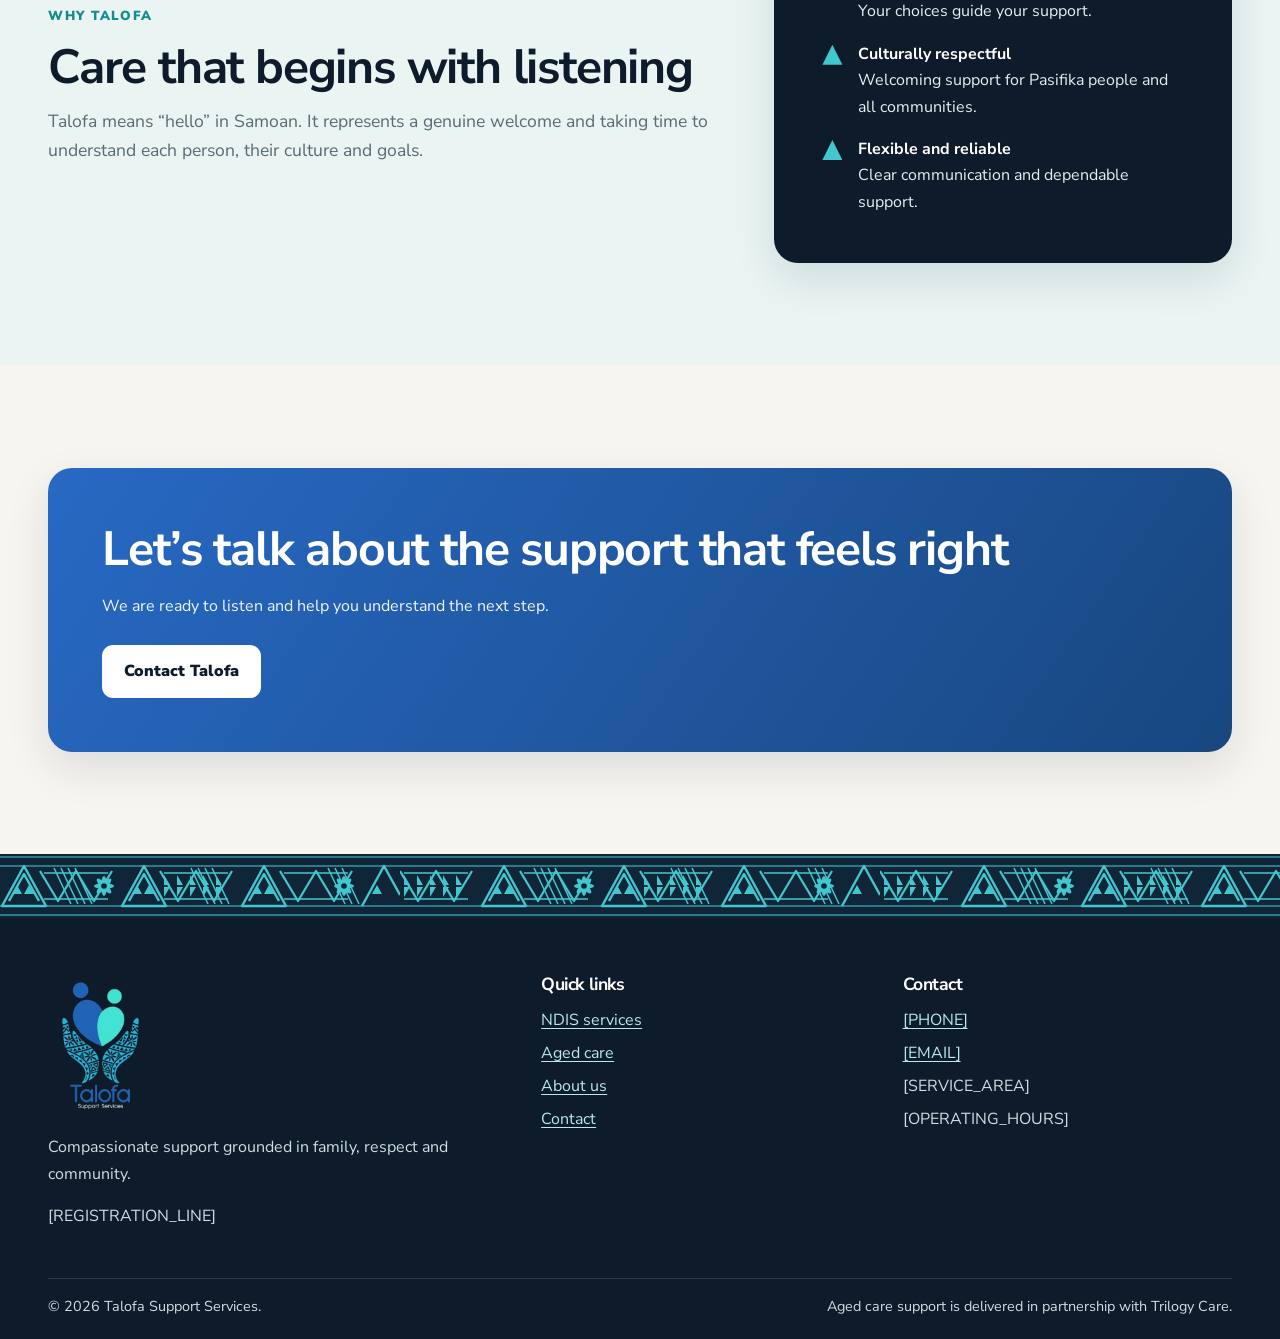
==== commit cc3b691d: "Talofa website" ====
--- a/index.html
+++ b/index.html
@@ -1,6 +1,6 @@
-<!doctype html><html lang="en-AU"><head><meta charset="utf-8"><meta name="viewport" content="width=device-width,initial-scale=1"><title>Talofa Support Services | NDIS Provider [SERVICE_AREA]</title><meta name="description" content="Culturally respectful, person-centred disability support services in [SERVICE_AREA]."><meta property="og:title" content="Talofa Support Services"><meta property="og:description" content="Compassionate support, grounded in community."><meta property="og:type" content="website"><meta property="og:image" content="assets/logo.png"><link rel="preconnect" href="https://fonts.googleapis.com"><link rel="preconnect" href="https://fonts.gstatic.com" crossorigin><link href="https://fonts.googleapis.com/css2?family=Nunito+Sans:wght@400;600;700;800;900&amp;display=swap" rel="stylesheet"><link rel="stylesheet" href="assets/styles.css"><script src="assets/script.js" defer></script></head><body><a class="skip" href="#main">Skip to main content</a>
-<header class="site-header"><div class="container nav-wrap"><a class="brand" href="index.html" aria-label="Talofa Support Services home"><img src="assets/logo.png" alt="Talofa Support Services" width="300" height="410"></a><a class="mobile-call" href="tel:[PHONE]">Call us</a><button class="nav-toggle" aria-expanded="false" aria-controls="nav" aria-label="Open navigation"><span class="bars"></span></button><nav class="site-nav" id="nav" aria-label="Primary"><ul><li><a href="index.html" aria-current="page">Home</a></li><li><a href="ndis-services.html">NDIS services</a></li><li><a href="aged-care.html">Aged care</a></li><li><a href="about.html">About us</a></li><li><a class="nav-cta" href="contact.html">Get in touch</a></li></ul></nav></div><div class="hand-border" aria-hidden="true"></div></header>
+<!doctype html><html lang="en-AU"><head><meta charset="utf-8"><meta name="viewport" content="width=device-width,initial-scale=1"><title>Talofa Support Services | NDIS Provider [SERVICE_AREA]</title><meta name="description" content="Culturally respectful, person-centred disability support services in [SERVICE_AREA]."><meta property="og:title" content="Talofa Support Services"><meta property="og:description" content="Compassionate support, grounded in community."><meta property="og:type" content="website"><meta property="og:image" content="assets/logo.png"><link rel="preconnect" href="https://fonts.googleapis.com"><link rel="preconnect" href="https://fonts.gstatic.com" crossorigin><link href="https://fonts.googleapis.com/css2?family=Nunito+Sans:wght@400;600;700;800;900&amp;display=swap" rel="stylesheet"><link rel="stylesheet" href="assets/styles.css?v=4"><script src="assets/script.js?v=4" defer></script></head><body><a class="skip" href="#main">Skip to main content</a>
+<header class="site-header"><div class="container nav-wrap"><a class="brand" href="index.html" aria-label="Talofa Support Services home"><img src="assets/logo.png" alt="Talofa Support Services" width="300" height="410"></a><button class="nav-toggle" aria-expanded="false" aria-controls="nav" aria-label="Open navigation"><span class="bars"></span></button><nav class="site-nav" id="nav" aria-label="Primary"><ul><li><a href="index.html" aria-current="page">Home</a></li><li><a href="ndis-services.html">NDIS services</a></li><li><a href="aged-care.html">Aged care</a></li><li><a href="about.html">About us</a></li><li class="nav-call-item"><a class="nav-call" href="tel:[PHONE]">Call us now</a></li><li><a class="nav-cta" href="contact.html">Get in touch</a></li></ul></nav></div><div class="hand-border" aria-hidden="true"></div></header>
 <main id="main"><section class="hero"><div class="container hero-grid"><div class="hero-content"><p class="eyebrow">NDIS disability support • [SERVICE_AREA]</p><h1>Compassionate support, grounded in community</h1><p class="lead">Culturally respectful, person-centred support that helps people feel heard, connected and confident.</p><div class="actions"><a class="button primary" href="contact.html">Get in touch</a><a class="button outline" href="ndis-services.html">Explore our services</a></div></div><div class="hero-logo"><img src="assets/logo.png" alt="" width="300" height="410"></div></div></section>
 <section class="section white"><div class="container"><div class="section-heading"><p class="eyebrow">How we can help</p><h2>Support shaped around your life</h2><p>Practical assistance delivered with warmth, consistency and respect.</p></div><div class="grid three"><article class="card"><h3>Daily living support</h3><p>Help with everyday routines, personal goals and independence at home.</p></article><article class="card"><h3>Community participation</h3><p>Support to connect, enjoy meaningful activities and take part in your community.</p></article><article class="card"><h3>Aged care partnership</h3><p>In-home aged care support delivered through Talofa’s partnership with Trilogy Care.</p></article></div></div></section><div class="hand-divider" aria-hidden="true"></div>
 <section class="section tint"><div class="container split"><div><p class="eyebrow">Why Talofa</p><h2>Care that begins with listening</h2><p class="lead-copy">Talofa means “hello” in Samoan. It represents a genuine welcome and taking time to understand each person, their culture and goals.</p></div><div class="dark"><ul class="checks"><li><strong>Person-centred care</strong>Your choices guide your support.</li><li><strong>Culturally respectful</strong>Welcoming support for Pasifika people and all communities.</li><li><strong>Flexible and reliable</strong>Clear communication and dependable support.</li></ul></div></div></section><section class="section"><div class="container"><div class="cta"><h2>Let’s talk about the support that feels right</h2><p>We are ready to listen and help you understand the next step.</p><div class="actions"><a class="button" href="contact.html">Contact Talofa</a></div></div></div></section></main>
-<footer class="site-footer"><div class="hand-border" aria-hidden="true"></div><div class="footer-body"><div class="container footer-grid"><div class="footer-brand"><img src="assets/logo.png" alt="Talofa Support Services" width="300" height="410"><p>Compassionate support grounded in family, respect and community.</p><p>[REGISTRATION_LINE]</p></div><div><h2>Quick links</h2><ul class="footer-links"><li><a href="ndis-services.html">NDIS services</a></li><li><a href="aged-care.html">Aged care</a></li><li><a href="about.html">About us</a></li><li><a href="contact.html">Contact</a></li></ul></div><div><h2>Contact</h2><ul class="footer-links"><li><a href="tel:[PHONE]">[PHONE]</a></li><li><a href="mailto:[EMAIL]">[EMAIL]</a></li><li>[SERVICE_AREA]</li><li>[OPERATING_HOURS]</li></ul></div></div><div class="container footer-meta"><span>© <span data-year>2026</span> Talofa Support Services.</span><span>Aged care support is delivered in partnership with Trilogy Care.</span></div></div></footer><a class="whatsapp-widget" href="https://wa.me/61494636431" target="_blank" rel="noopener noreferrer" aria-label="Chat with Talofa Support Services on WhatsApp at +61 494 636 431"><svg viewBox="0 0 32 32" aria-hidden="true"><circle cx="16" cy="16" r="15" fill="#25D366"/><path fill="#fff" d="M23.2 8.7A10 10 0 0 0 7.5 20.8L6 26l5.4-1.4A10 10 0 0 0 26 15.7a9.9 9.9 0 0 0-2.8-7Zm-7.1 15.2a8.2 8.2 0 0 1-4.2-1.1l-.3-.2-3.2.8.9-3.1-.2-.3a8.2 8.2 0 1 1 7 3.9Zm4.5-6.1c-.2-.1-1.4-.7-1.7-.8-.2-.1-.4-.1-.6.2l-.7.9c-.2.2-.3.2-.6.1a6.7 6.7 0 0 1-3.3-2.9c-.3-.5.3-.5.8-1.6.1-.2 0-.4 0-.5l-.8-2c-.2-.5-.4-.4-.6-.4h-.5c-.2 0-.5.1-.7.3-.2.3-1 1-1 2.4s1 2.8 1.2 3c.1.2 2 3.1 5 4.3 1.9.8 2.7.9 3.7.8.6-.1 1.4-.6 1.6-1.1.2-.6.2-1 .2-1.1-.1-.1-.3-.2-.6-.3Z"/></svg><span><small>Chat on WhatsApp</small>+61 494 636 431</span></a></body></html>
+<footer class="site-footer"><div class="hand-border" aria-hidden="true"></div><div class="footer-body"><div class="container footer-grid"><div class="footer-brand"><img src="assets/logo.png" alt="Talofa Support Services" width="300" height="410"><p>Compassionate support grounded in family, respect and community.</p><p>[REGISTRATION_LINE]</p></div><div><h2>Quick links</h2><ul class="footer-links"><li><a href="ndis-services.html">NDIS services</a></li><li><a href="aged-care.html">Aged care</a></li><li><a href="about.html">About us</a></li><li><a href="contact.html">Contact</a></li></ul></div><div><h2>Contact</h2><ul class="footer-links"><li><a href="tel:[PHONE]">[PHONE]</a></li><li><a href="mailto:[EMAIL]">[EMAIL]</a></li><li>[SERVICE_AREA]</li><li>[OPERATING_HOURS]</li></ul></div></div><div class="container footer-meta"><span>© <span data-year>2026</span> Talofa Support Services.</span><span>Aged care support is delivered in partnership with Trilogy Care.</span></div></div></footer><a class="whatsapp-widget" href="https://wa.me/61494636431" target="_blank" rel="noopener noreferrer" aria-label="Contact Talofa Support Services on WhatsApp"><svg viewBox="0 0 32 32" aria-hidden="true"><circle cx="16" cy="16" r="15" fill="currentColor"/><path fill="#0d1b2a" d="M23.2 8.7A10 10 0 0 0 7.5 20.8L6 26l5.4-1.4A10 10 0 0 0 26 15.7a9.9 9.9 0 0 0-2.8-7Zm-7.1 15.2a8.2 8.2 0 0 1-4.2-1.1l-.3-.2-3.2.8.9-3.1-.2-.3a8.2 8.2 0 1 1 7 3.9Zm4.5-6.1c-.2-.1-1.4-.7-1.7-.8-.2-.1-.4-.1-.6.2l-.7.9c-.2.2-.3.2-.6.1a6.7 6.7 0 0 1-3.3-2.9c-.3-.5.3-.5.8-1.6.1-.2 0-.4 0-.5l-.8-2c-.2-.5-.4-.4-.6-.4h-.5c-.2 0-.5.1-.7.3-.2.3-1 1-1 2.4s1 2.8 1.2 3c.1.2 2 3.1 5 4.3 1.9.8 2.7.9 3.7.8.6-.1 1.4-.6 1.6-1.1.2-.6.2-1 .2-1.1-.1-.1-.3-.2-.6-.3Z"/></svg><span><small>WhatsApp</small>Contact us</span></a></body></html>
--- a/assets/styles.css
+++ b/assets/styles.css
@@ -2,5 +2,8 @@
 .site-header{position:sticky;top:0;z-index:100;background:rgba(13,27,42,.985);box-shadow:0 4px 18px rgba(0,0,0,.2)}.nav-wrap{min-height:6rem;display:flex;align-items:center;justify-content:space-between;gap:.65rem}.brand{display:flex;flex:0 0 auto}.brand img{width:auto;height:5.2rem;object-fit:contain;filter:drop-shadow(0 3px 4px rgba(0,0,0,.2))}.mobile-call{min-height:3.1rem;display:inline-flex;align-items:center;padding:.6rem 1.1rem;border-radius:999px;background:var(--blue);color:#fff;font-weight:900;text-decoration:none}.nav-toggle{width:3.2rem;height:3.2rem;display:grid;place-items:center;border:2px solid rgba(255,255,255,.25);border-radius:.85rem;background:none;color:#fff}.bars,.bars:before,.bars:after{display:block;width:1.45rem;height:2px;background:currentColor}.bars{position:relative}.bars:before,.bars:after{content:"";position:absolute;left:0}.bars:before{top:-.45rem}.bars:after{top:.45rem}.nav-toggle[aria-expanded=true] .bars{background:transparent}.nav-toggle[aria-expanded=true] .bars:before{top:0;transform:rotate(45deg)}.nav-toggle[aria-expanded=true] .bars:after{top:0;transform:rotate(-45deg)}.site-nav{position:fixed;inset:6rem 0 auto;padding:1rem;background:var(--navy);transform:translateY(-130%);visibility:hidden;transition:.2s}.site-nav.open{transform:none;visibility:visible}.site-nav ul{max-width:var(--max);margin:auto;padding:0;display:grid;gap:.25rem;list-style:none}.site-nav a{min-height:3rem;display:flex;align-items:center;padding:.65rem .8rem;border-radius:.6rem;color:#eff8fa;font-weight:800;text-decoration:none}.site-nav a:hover,.site-nav a[aria-current=page]{background:rgba(66,199,207,.14);color:#83e0e3}.site-nav .nav-cta{justify-content:center;margin-top:.4rem;background:#55b8bc;color:var(--navy)}
 .hand-border{height:4rem;background:#102538 url("hand-pattern.svg") repeat-x center/30rem 4rem}.hand-divider{height:4rem;margin:0;background:#102538 url("hand-pattern.svg") repeat-x center/30rem 4rem;border-block:1px solid #c9e8e8}.hero,.page-hero{position:relative;overflow:hidden;background:linear-gradient(125deg,var(--navy),#17384f 65%,#155061);color:#fff}.hero{padding:clamp(3.5rem,8vw,7rem) 0}.page-hero{padding:clamp(3.2rem,7vw,5.5rem) 0}.hero-grid{display:grid;align-items:center;gap:2rem}.hero-content{position:relative;z-index:2;max-width:45rem}.eyebrow{margin:0 0 .75rem;color:var(--teal);font-size:.82rem;font-weight:900;letter-spacing:.12em;text-transform:uppercase}.hero .eyebrow,.page-hero .eyebrow,.dark .eyebrow{color:#7bdcdf}h1,h2,h3{margin:0 0 .8rem;color:var(--navy);line-height:1.14;letter-spacing:-.025em}h1{font-size:clamp(2.4rem,7.5vw,4.8rem)}h2{font-size:clamp(1.9rem,4.5vw,3rem)}h3{font-size:1.35rem}.hero h1,.page-hero h1{max-width:14ch;color:#fff}.lead{max-width:43rem;margin:1rem 0 0;color:#dce9ed;font-size:clamp(1.08rem,2vw,1.28rem)}.hero-logo{width:min(100%,20rem);margin:auto}.hero-logo img{width:100%;max-height:30rem;object-fit:contain;filter:drop-shadow(0 18px 22px rgba(0,0,0,.28))}.actions{display:flex;flex-wrap:wrap;gap:.8rem;margin-top:1.6rem}.button{min-height:3.2rem;display:inline-flex;align-items:center;justify-content:center;padding:.7rem 1.25rem;border:2px solid transparent;border-radius:.7rem;background:var(--teal);color:#fff;font-weight:900;text-decoration:none}.button.primary{background:#57c2c3;color:var(--navy)}.button.outline{border-color:#fff;background:transparent}.section{padding:clamp(3.8rem,8vw,6.5rem) 0}.white{background:#fff}.tint{background:#e9f4f3}.section-heading{max-width:46rem;margin-bottom:2rem}.section-heading p,.lead-copy{margin:0;color:var(--muted);font-size:1.1rem}.grid{display:grid;gap:1rem}.card{height:100%;padding:1.5rem;border:1px solid var(--line);border-radius:1.2rem;background:#fff;box-shadow:0 8px 24px rgba(13,27,42,.05)}.card p{margin:0;color:var(--muted)}.split{display:grid;align-items:center;gap:2.5rem}.dark{padding:clamp(1.5rem,4vw,3rem);border-radius:1.5rem;background:var(--navy);color:#e5eff1;box-shadow:var(--shadow)}.dark h2,.dark strong{color:#fff}.checks{margin:1rem 0 0;padding:0;display:grid;gap:1rem;list-style:none}.checks li{position:relative;padding-left:2.2rem}.checks li:before{content:"";position:absolute;left:0;top:.25rem;width:1.25rem;height:1.25rem;background:var(--cyan);clip-path:polygon(50% 0,100% 100%,0 100%)}.checks strong{display:block}.notice,.partner{padding:1.4rem;border-radius:1rem;background:#e1f2f1;border-left:5px solid var(--teal)}.partner{background:#fff;border:1px solid #c7dddd;border-left:5px solid var(--blue);box-shadow:var(--shadow)}.cta{padding:clamp(2rem,5vw,3.4rem);border-radius:1.5rem;background:linear-gradient(125deg,var(--blue),#18477f);color:#eef5ff;box-shadow:var(--shadow)}.cta h2{color:#fff}.cta .button{background:#fff;color:var(--navy)}
 .contact-grid{display:grid;gap:2rem;align-items:start}.form-card,.contact-card{padding:clamp(1.3rem,4vw,2.4rem);border-radius:1.2rem;background:#fff;box-shadow:var(--shadow)}.form-grid{display:grid;gap:1rem}.field label{display:block;margin-bottom:.35rem;color:var(--navy);font-weight:800}.field input,.field select,.field textarea{width:100%;min-height:3.2rem;padding:.75rem;border:2px solid #afbebf;border-radius:.6rem}.field textarea{min-height:9rem}.required{color:#a42b2b}.honeypot{position:absolute;left:-9999px}.contact-list{padding:0;display:grid;gap:1rem;list-style:none}.contact-list strong{display:block}.site-footer{background:var(--navy);color:#cedee3}.footer-body{padding:3.5rem 0 1.3rem}.footer-grid{display:grid;gap:2rem}.footer-brand img{width:auto;height:9rem}.site-footer h2{color:#fff;font-size:1.1rem}.footer-links{margin:0;padding:0;display:grid;gap:.4rem;list-style:none}.site-footer a{color:#b9e9ed}.footer-meta{margin-top:2rem;padding-top:1rem;border-top:1px solid rgba(255,255,255,.14);display:flex;flex-wrap:wrap;justify-content:space-between;gap:.5rem;font-size:.9rem}
-@media(min-width:38rem){.grid{grid-template-columns:repeat(2,1fr)}.footer-grid{grid-template-columns:1.4fr 1fr 1fr}.form-grid.two{grid-template-columns:repeat(2,1fr)}.full{grid-column:1/-1}}@media(min-width:58rem){.nav-wrap{min-height:7rem}.brand img{height:6.35rem}.mobile-call,.nav-toggle{display:none}.site-nav{position:static;padding:0;background:none;transform:none;visibility:visible}.site-nav ul{display:flex;align-items:center}.site-nav a{padding-inline:.72rem}.site-nav .nav-cta{margin:0 0 0 .5rem}.hero-grid,.split{grid-template-columns:1.2fr .8fr}.grid.three{grid-template-columns:repeat(3,1fr)}.contact-grid{grid-template-columns:1.4fr .6fr}}@media(max-width:24rem){.container{width:calc(100% - 1.25rem)}.brand img{height:4.65rem}.mobile-call{padding-inline:.8rem}.actions .button{width:100%}}@media(prefers-reduced-motion:reduce){html{scroll-behavior:auto}*{transition:none!important}}
+@media(min-width:38rem){.grid{grid-template-columns:repeat(2,1fr)}.footer-grid{grid-template-columns:1.4fr 1fr 1fr}.form-grid.two{grid-template-columns:repeat(2,1fr)}.full{grid-column:1/-1}}@media(min-width:58rem){.nav-wrap{min-height:7rem}.brand img{height:6.35rem}.nav-toggle{display:none}.site-nav{position:static;padding:0;background:none;transform:none;visibility:visible}.site-nav ul{display:flex;align-items:center}.site-nav a{padding-inline:.72rem}.site-nav .nav-cta{margin:0 0 0 .5rem}.hero-grid,.split{grid-template-columns:1.2fr .8fr}.grid.three{grid-template-columns:repeat(3,1fr)}.contact-grid{grid-template-columns:1.4fr .6fr}}@media(max-width:24rem){.container{width:calc(100% - 1.25rem)}.brand img{height:4.65rem}.actions .button{width:100%}}@media(prefers-reduced-motion:reduce){html{scroll-behavior:auto}*{transition:none!important}}
 .whatsapp-widget{position:fixed;right:max(1rem,env(safe-area-inset-right));bottom:max(1rem,env(safe-area-inset-bottom));z-index:90;min-height:3.75rem;display:inline-flex;align-items:center;gap:.7rem;padding:.65rem 1rem .65rem .7rem;border:2px solid rgba(255,255,255,.9);border-radius:999px;background:#167c3b;color:#fff;font-size:.92rem;font-weight:900;line-height:1.2;text-decoration:none;box-shadow:0 10px 30px rgba(13,27,42,.28);transition:transform .16s ease,background-color .16s ease}.whatsapp-widget:hover{background:#11632f;color:#fff;transform:translateY(-2px)}.whatsapp-widget svg{width:2.15rem;height:2.15rem;flex:0 0 auto}.whatsapp-widget span{display:grid}.whatsapp-widget small{font-size:.72rem;font-weight:700;opacity:.9}@media(max-width:24rem){.whatsapp-widget{right:.65rem;bottom:.65rem;padding-right:.8rem;font-size:.82rem}.whatsapp-widget svg{width:1.9rem;height:1.9rem}}
+.site-nav .nav-call{justify-content:center;margin-top:.4rem;border:1px solid rgba(66,199,207,.75);background:rgba(66,199,207,.1);color:#8be4e7}.site-nav .nav-call:hover{background:var(--cyan);color:var(--navy)}
+.whatsapp-widget{border-color:var(--cyan);background:linear-gradient(135deg,var(--navy),var(--blue));color:var(--cyan);box-shadow:0 12px 30px rgba(13,27,42,.32)}.whatsapp-widget:hover{border-color:#fff;background:linear-gradient(135deg,#15344b,#1f5aa8);color:#fff}.whatsapp-widget span{color:#fff}.whatsapp-widget small{color:var(--cyan);letter-spacing:.04em;text-transform:uppercase}
+@media(min-width:58rem){.site-nav .nav-call{margin:0 0 0 .5rem;padding-inline:1rem}}
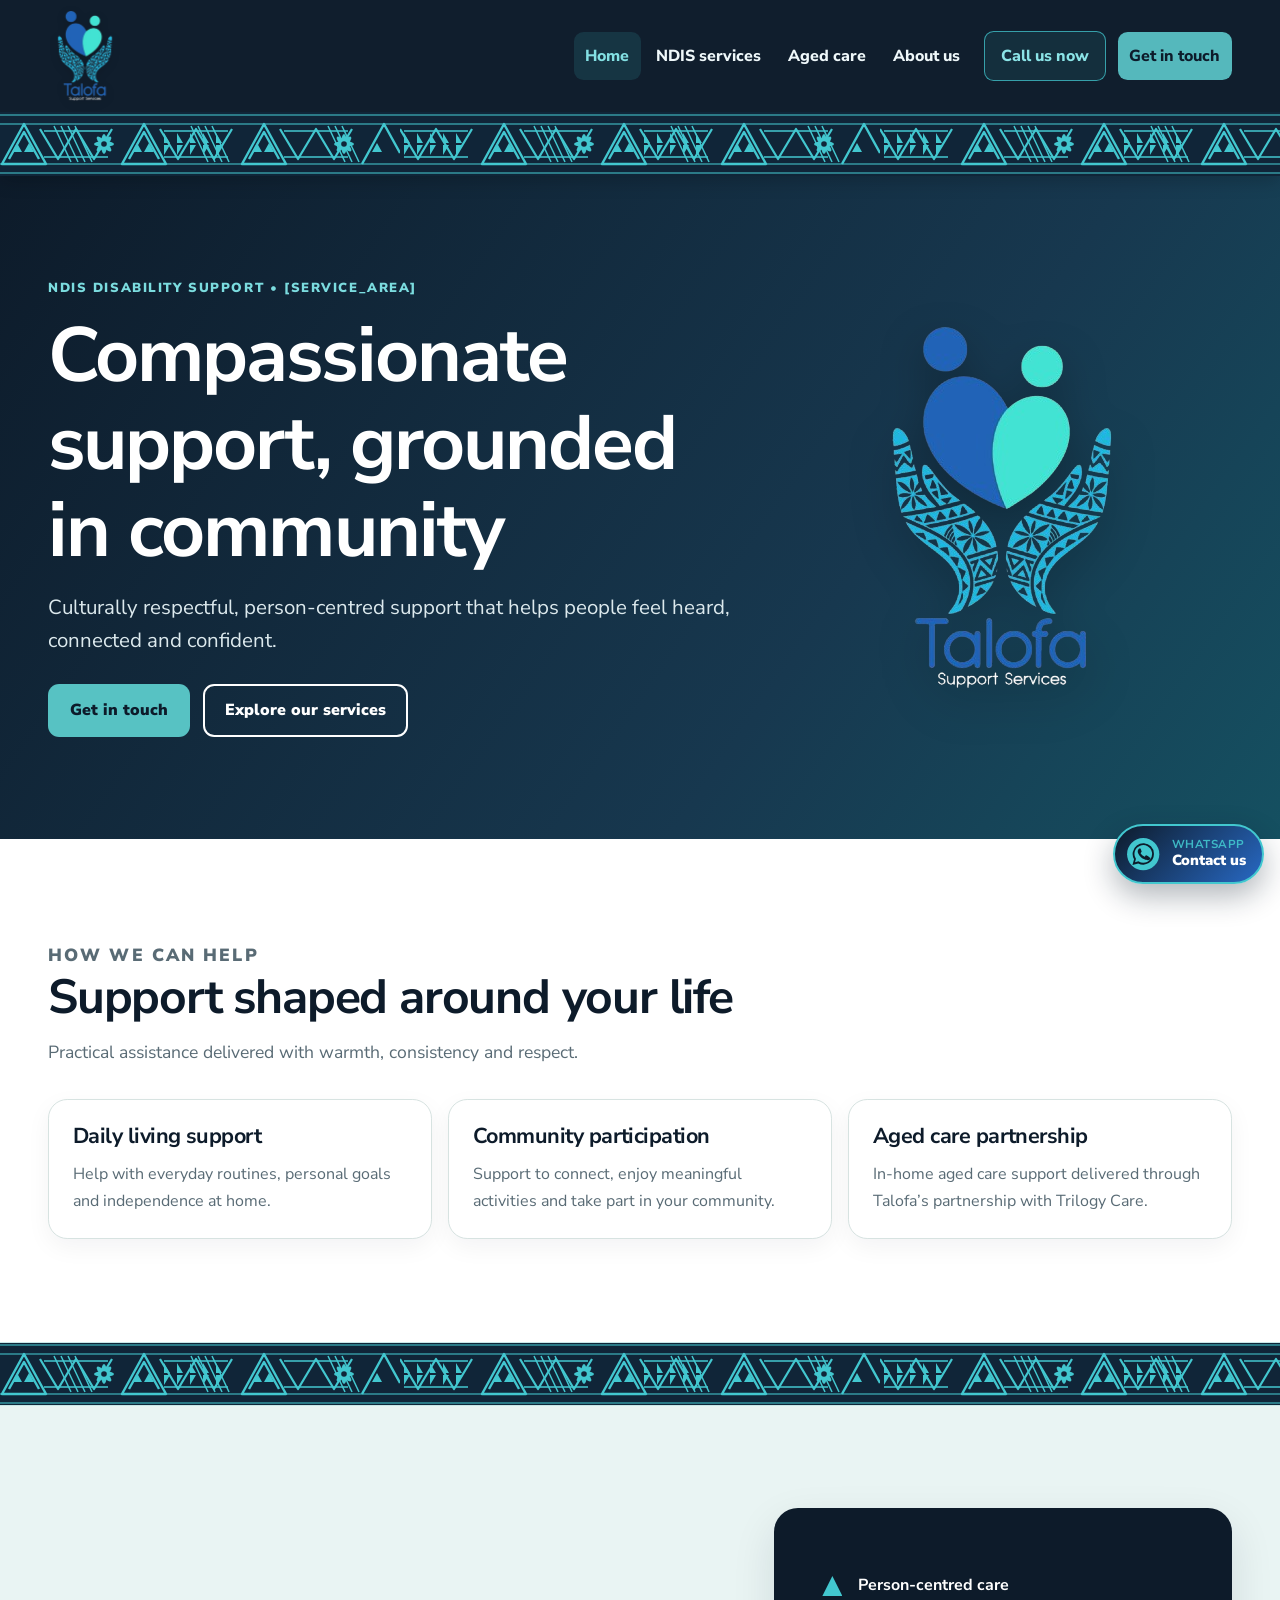
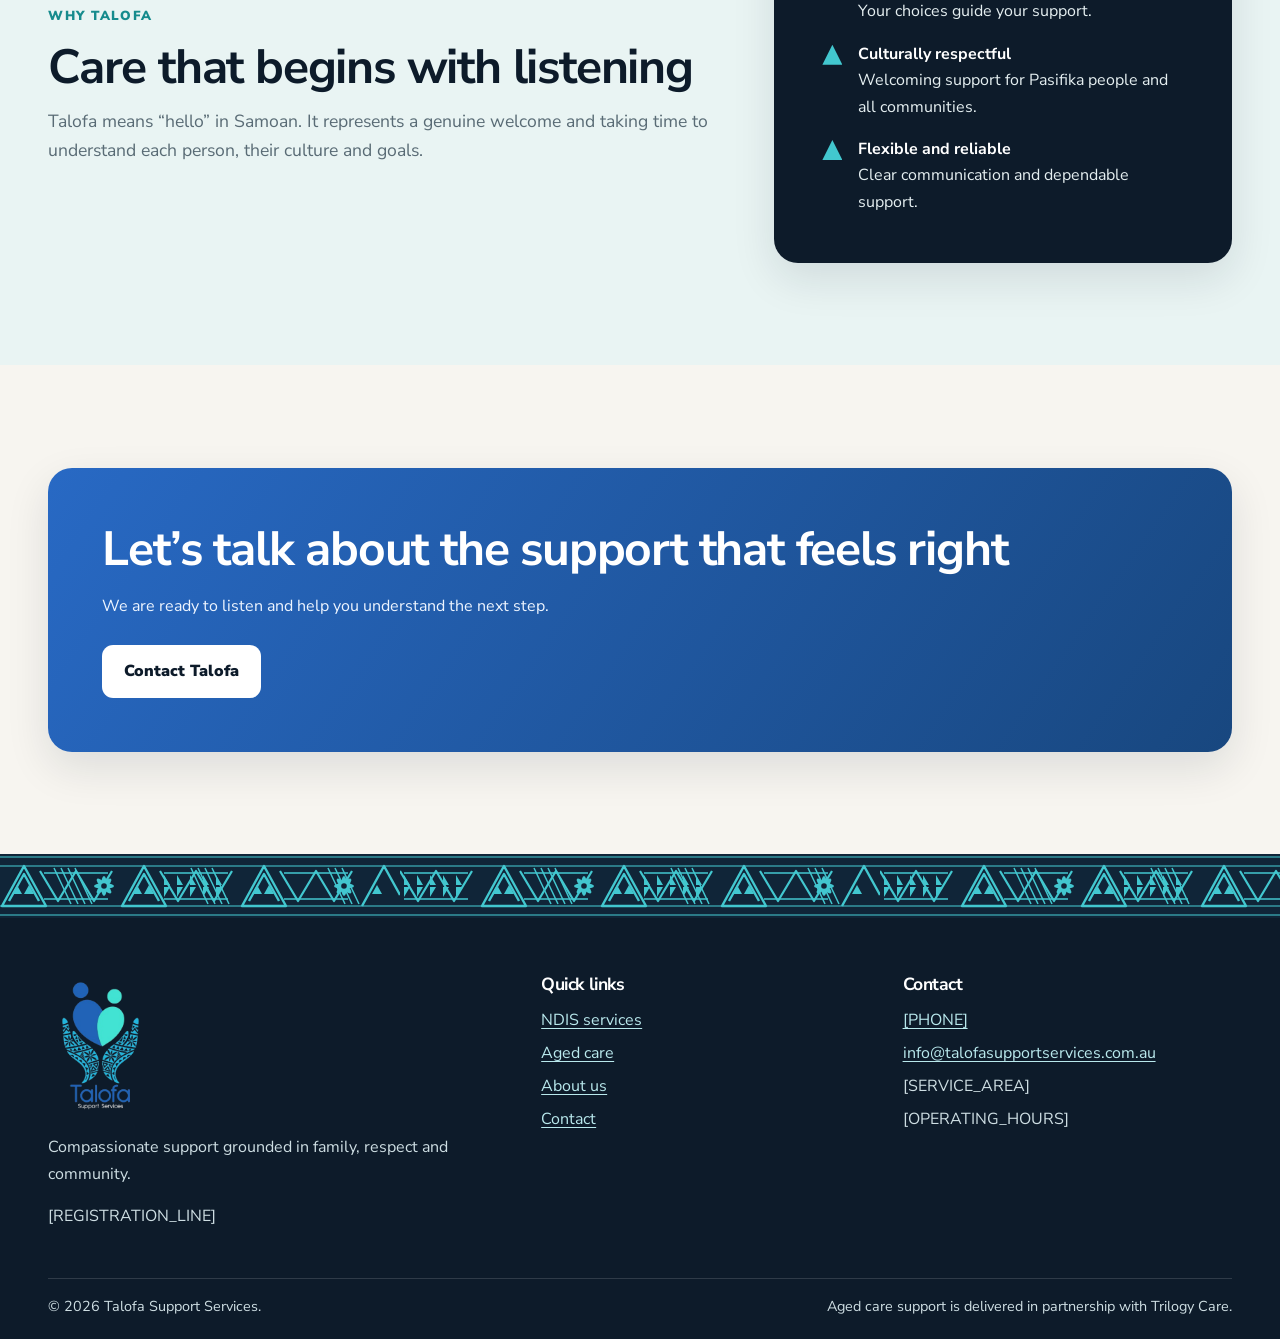
==== commit ed4923f9: "Talofa website" ====
--- a/index.html
+++ b/index.html
@@ -1,6 +1,6 @@
-<!doctype html><html lang="en-AU"><head><meta charset="utf-8"><meta name="viewport" content="width=device-width,initial-scale=1"><title>Talofa Support Services | NDIS Provider [SERVICE_AREA]</title><meta name="description" content="Culturally respectful, person-centred disability support services in [SERVICE_AREA]."><meta property="og:title" content="Talofa Support Services"><meta property="og:description" content="Compassionate support, grounded in community."><meta property="og:type" content="website"><meta property="og:image" content="assets/logo.png"><link rel="preconnect" href="https://fonts.googleapis.com"><link rel="preconnect" href="https://fonts.gstatic.com" crossorigin><link href="https://fonts.googleapis.com/css2?family=Nunito+Sans:wght@400;600;700;800;900&amp;display=swap" rel="stylesheet"><link rel="stylesheet" href="assets/styles.css?v=4"><script src="assets/script.js?v=4" defer></script></head><body><a class="skip" href="#main">Skip to main content</a>
+<!doctype html><html lang="en-AU"><head><meta charset="utf-8"><meta name="viewport" content="width=device-width,initial-scale=1"><title>Talofa Support Services | NDIS Provider [SERVICE_AREA]</title><meta name="description" content="Culturally respectful, person-centred disability support services in [SERVICE_AREA]."><meta property="og:title" content="Talofa Support Services"><meta property="og:description" content="Compassionate support, grounded in community."><meta property="og:type" content="website"><meta property="og:image" content="assets/logo.png"><link rel="preconnect" href="https://fonts.googleapis.com"><link rel="preconnect" href="https://fonts.gstatic.com" crossorigin><link href="https://fonts.googleapis.com/css2?family=Nunito+Sans:wght@400;600;700;800;900&amp;display=swap" rel="stylesheet"><link rel="stylesheet" href="assets/styles.css?v=5"><script src="assets/script.js?v=5" defer></script></head><body><a class="skip" href="#main">Skip to main content</a>
 <header class="site-header"><div class="container nav-wrap"><a class="brand" href="index.html" aria-label="Talofa Support Services home"><img src="assets/logo.png" alt="Talofa Support Services" width="300" height="410"></a><button class="nav-toggle" aria-expanded="false" aria-controls="nav" aria-label="Open navigation"><span class="bars"></span></button><nav class="site-nav" id="nav" aria-label="Primary"><ul><li><a href="index.html" aria-current="page">Home</a></li><li><a href="ndis-services.html">NDIS services</a></li><li><a href="aged-care.html">Aged care</a></li><li><a href="about.html">About us</a></li><li class="nav-call-item"><a class="nav-call" href="tel:[PHONE]">Call us now</a></li><li><a class="nav-cta" href="contact.html">Get in touch</a></li></ul></nav></div><div class="hand-border" aria-hidden="true"></div></header>
 <main id="main"><section class="hero"><div class="container hero-grid"><div class="hero-content"><p class="eyebrow">NDIS disability support • [SERVICE_AREA]</p><h1>Compassionate support, grounded in community</h1><p class="lead">Culturally respectful, person-centred support that helps people feel heard, connected and confident.</p><div class="actions"><a class="button primary" href="contact.html">Get in touch</a><a class="button outline" href="ndis-services.html">Explore our services</a></div></div><div class="hero-logo"><img src="assets/logo.png" alt="" width="300" height="410"></div></div></section>
 <section class="section white"><div class="container"><div class="section-heading"><p class="eyebrow">How we can help</p><h2>Support shaped around your life</h2><p>Practical assistance delivered with warmth, consistency and respect.</p></div><div class="grid three"><article class="card"><h3>Daily living support</h3><p>Help with everyday routines, personal goals and independence at home.</p></article><article class="card"><h3>Community participation</h3><p>Support to connect, enjoy meaningful activities and take part in your community.</p></article><article class="card"><h3>Aged care partnership</h3><p>In-home aged care support delivered through Talofa’s partnership with Trilogy Care.</p></article></div></div></section><div class="hand-divider" aria-hidden="true"></div>
 <section class="section tint"><div class="container split"><div><p class="eyebrow">Why Talofa</p><h2>Care that begins with listening</h2><p class="lead-copy">Talofa means “hello” in Samoan. It represents a genuine welcome and taking time to understand each person, their culture and goals.</p></div><div class="dark"><ul class="checks"><li><strong>Person-centred care</strong>Your choices guide your support.</li><li><strong>Culturally respectful</strong>Welcoming support for Pasifika people and all communities.</li><li><strong>Flexible and reliable</strong>Clear communication and dependable support.</li></ul></div></div></section><section class="section"><div class="container"><div class="cta"><h2>Let’s talk about the support that feels right</h2><p>We are ready to listen and help you understand the next step.</p><div class="actions"><a class="button" href="contact.html">Contact Talofa</a></div></div></div></section></main>
-<footer class="site-footer"><div class="hand-border" aria-hidden="true"></div><div class="footer-body"><div class="container footer-grid"><div class="footer-brand"><img src="assets/logo.png" alt="Talofa Support Services" width="300" height="410"><p>Compassionate support grounded in family, respect and community.</p><p>[REGISTRATION_LINE]</p></div><div><h2>Quick links</h2><ul class="footer-links"><li><a href="ndis-services.html">NDIS services</a></li><li><a href="aged-care.html">Aged care</a></li><li><a href="about.html">About us</a></li><li><a href="contact.html">Contact</a></li></ul></div><div><h2>Contact</h2><ul class="footer-links"><li><a href="tel:[PHONE]">[PHONE]</a></li><li><a href="mailto:[EMAIL]">[EMAIL]</a></li><li>[SERVICE_AREA]</li><li>[OPERATING_HOURS]</li></ul></div></div><div class="container footer-meta"><span>© <span data-year>2026</span> Talofa Support Services.</span><span>Aged care support is delivered in partnership with Trilogy Care.</span></div></div></footer><a class="whatsapp-widget" href="https://wa.me/61494636431" target="_blank" rel="noopener noreferrer" aria-label="Contact Talofa Support Services on WhatsApp"><svg viewBox="0 0 32 32" aria-hidden="true"><circle cx="16" cy="16" r="15" fill="currentColor"/><path fill="#0d1b2a" d="M23.2 8.7A10 10 0 0 0 7.5 20.8L6 26l5.4-1.4A10 10 0 0 0 26 15.7a9.9 9.9 0 0 0-2.8-7Zm-7.1 15.2a8.2 8.2 0 0 1-4.2-1.1l-.3-.2-3.2.8.9-3.1-.2-.3a8.2 8.2 0 1 1 7 3.9Zm4.5-6.1c-.2-.1-1.4-.7-1.7-.8-.2-.1-.4-.1-.6.2l-.7.9c-.2.2-.3.2-.6.1a6.7 6.7 0 0 1-3.3-2.9c-.3-.5.3-.5.8-1.6.1-.2 0-.4 0-.5l-.8-2c-.2-.5-.4-.4-.6-.4h-.5c-.2 0-.5.1-.7.3-.2.3-1 1-1 2.4s1 2.8 1.2 3c.1.2 2 3.1 5 4.3 1.9.8 2.7.9 3.7.8.6-.1 1.4-.6 1.6-1.1.2-.6.2-1 .2-1.1-.1-.1-.3-.2-.6-.3Z"/></svg><span><small>WhatsApp</small>Contact us</span></a></body></html>
+<footer class="site-footer"><div class="hand-border" aria-hidden="true"></div><div class="footer-body"><div class="container footer-grid"><div class="footer-brand"><img src="assets/logo.png" alt="Talofa Support Services" width="300" height="410"><p>Compassionate support grounded in family, respect and community.</p><p>[REGISTRATION_LINE]</p></div><div><h2>Quick links</h2><ul class="footer-links"><li><a href="ndis-services.html">NDIS services</a></li><li><a href="aged-care.html">Aged care</a></li><li><a href="about.html">About us</a></li><li><a href="contact.html">Contact</a></li></ul></div><div><h2>Contact</h2><ul class="footer-links"><li><a href="tel:[PHONE]">[PHONE]</a></li><li><a href="mailto:info@talofasupportservices.com.au">info@talofasupportservices.com.au</a></li><li>[SERVICE_AREA]</li><li>[OPERATING_HOURS]</li></ul></div></div><div class="container footer-meta"><span>© <span data-year>2026</span> Talofa Support Services.</span><span>Aged care support is delivered in partnership with Trilogy Care.</span></div></div></footer><a class="whatsapp-widget" href="https://wa.me/61494636431" target="_blank" rel="noopener noreferrer" aria-label="Contact Talofa Support Services on WhatsApp"><svg viewBox="0 0 32 32" aria-hidden="true"><circle cx="16" cy="16" r="15" fill="currentColor"/><path fill="#0d1b2a" d="M23.2 8.7A10 10 0 0 0 7.5 20.8L6 26l5.4-1.4A10 10 0 0 0 26 15.7a9.9 9.9 0 0 0-2.8-7Zm-7.1 15.2a8.2 8.2 0 0 1-4.2-1.1l-.3-.2-3.2.8.9-3.1-.2-.3a8.2 8.2 0 1 1 7 3.9Zm4.5-6.1c-.2-.1-1.4-.7-1.7-.8-.2-.1-.4-.1-.6.2l-.7.9c-.2.2-.3.2-.6.1a6.7 6.7 0 0 1-3.3-2.9c-.3-.5.3-.5.8-1.6.1-.2 0-.4 0-.5l-.8-2c-.2-.5-.4-.4-.6-.4h-.5c-.2 0-.5.1-.7.3-.2.3-1 1-1 2.4s1 2.8 1.2 3c.1.2 2 3.1 5 4.3 1.9.8 2.7.9 3.7.8.6-.1 1.4-.6 1.6-1.1.2-.6.2-1 .2-1.1-.1-.1-.3-.2-.6-.3Z"/></svg><span><small>WhatsApp</small>Contact us</span></a></body></html>
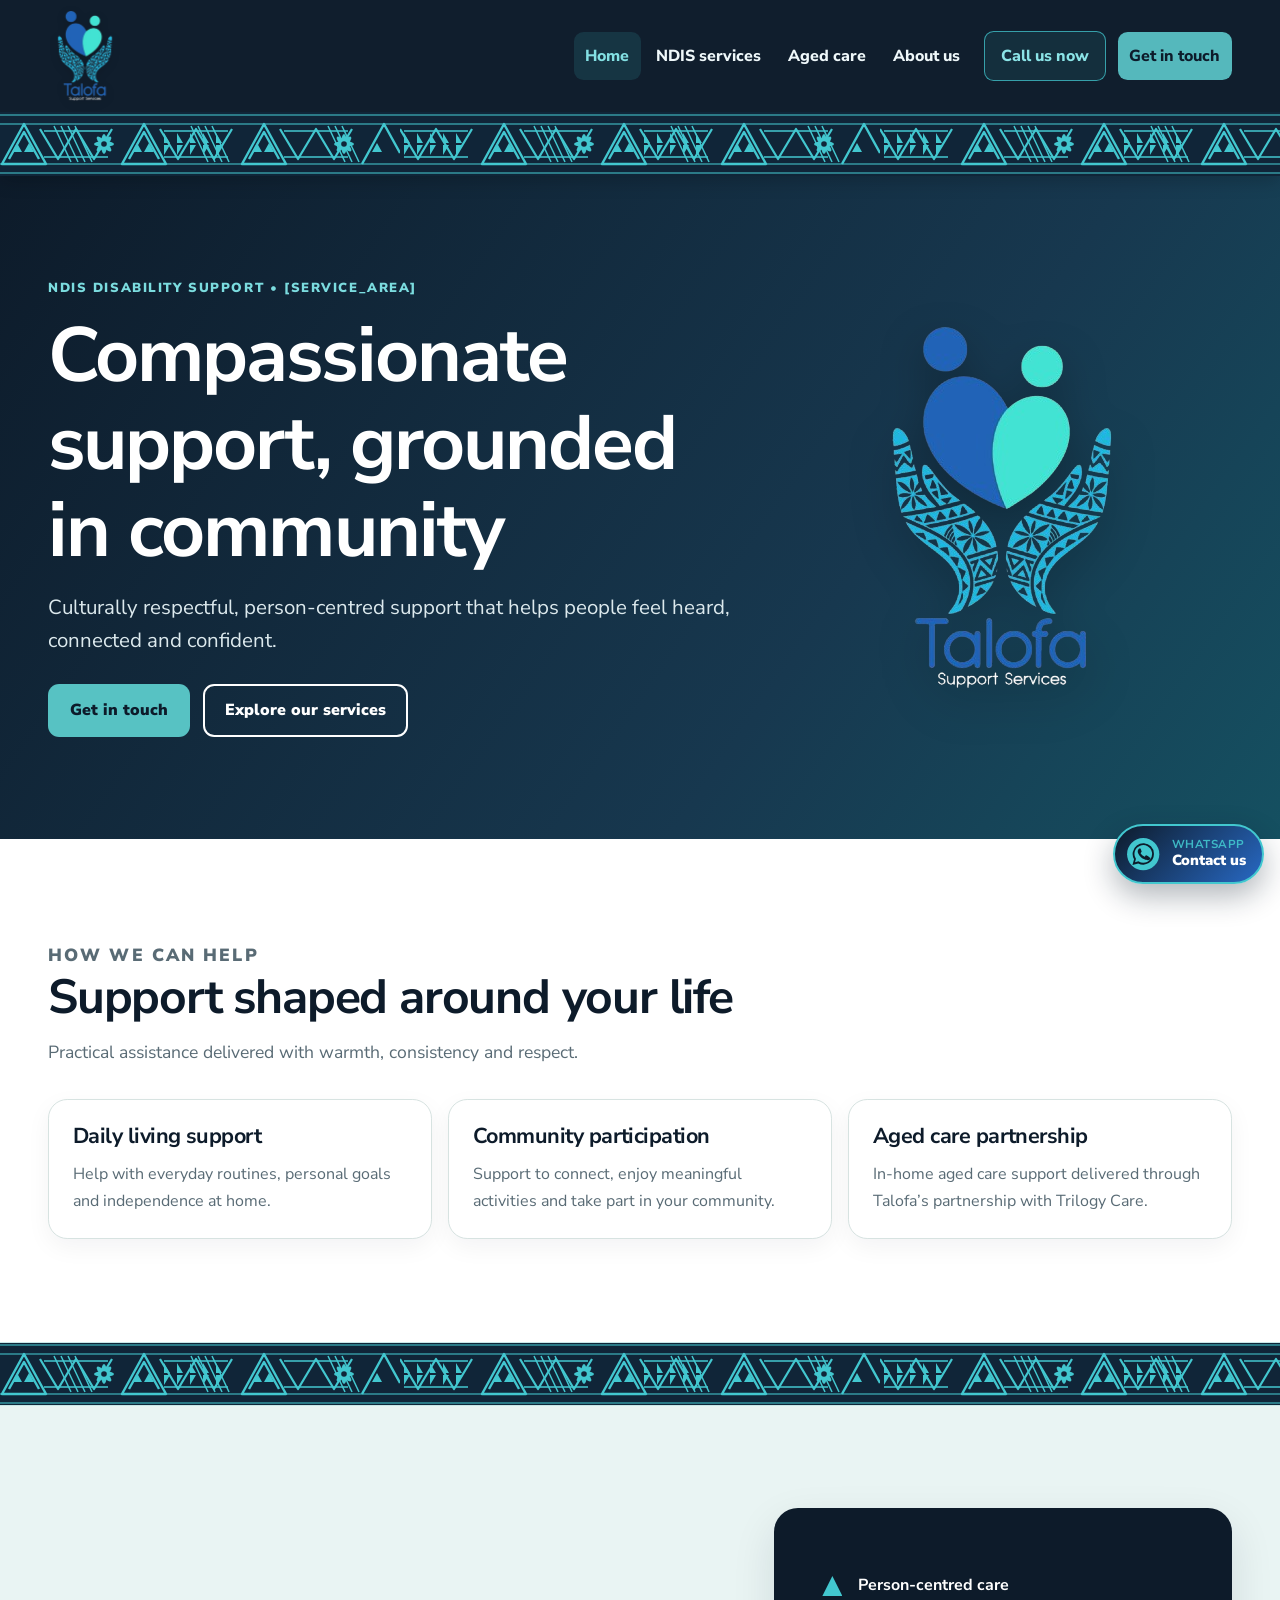
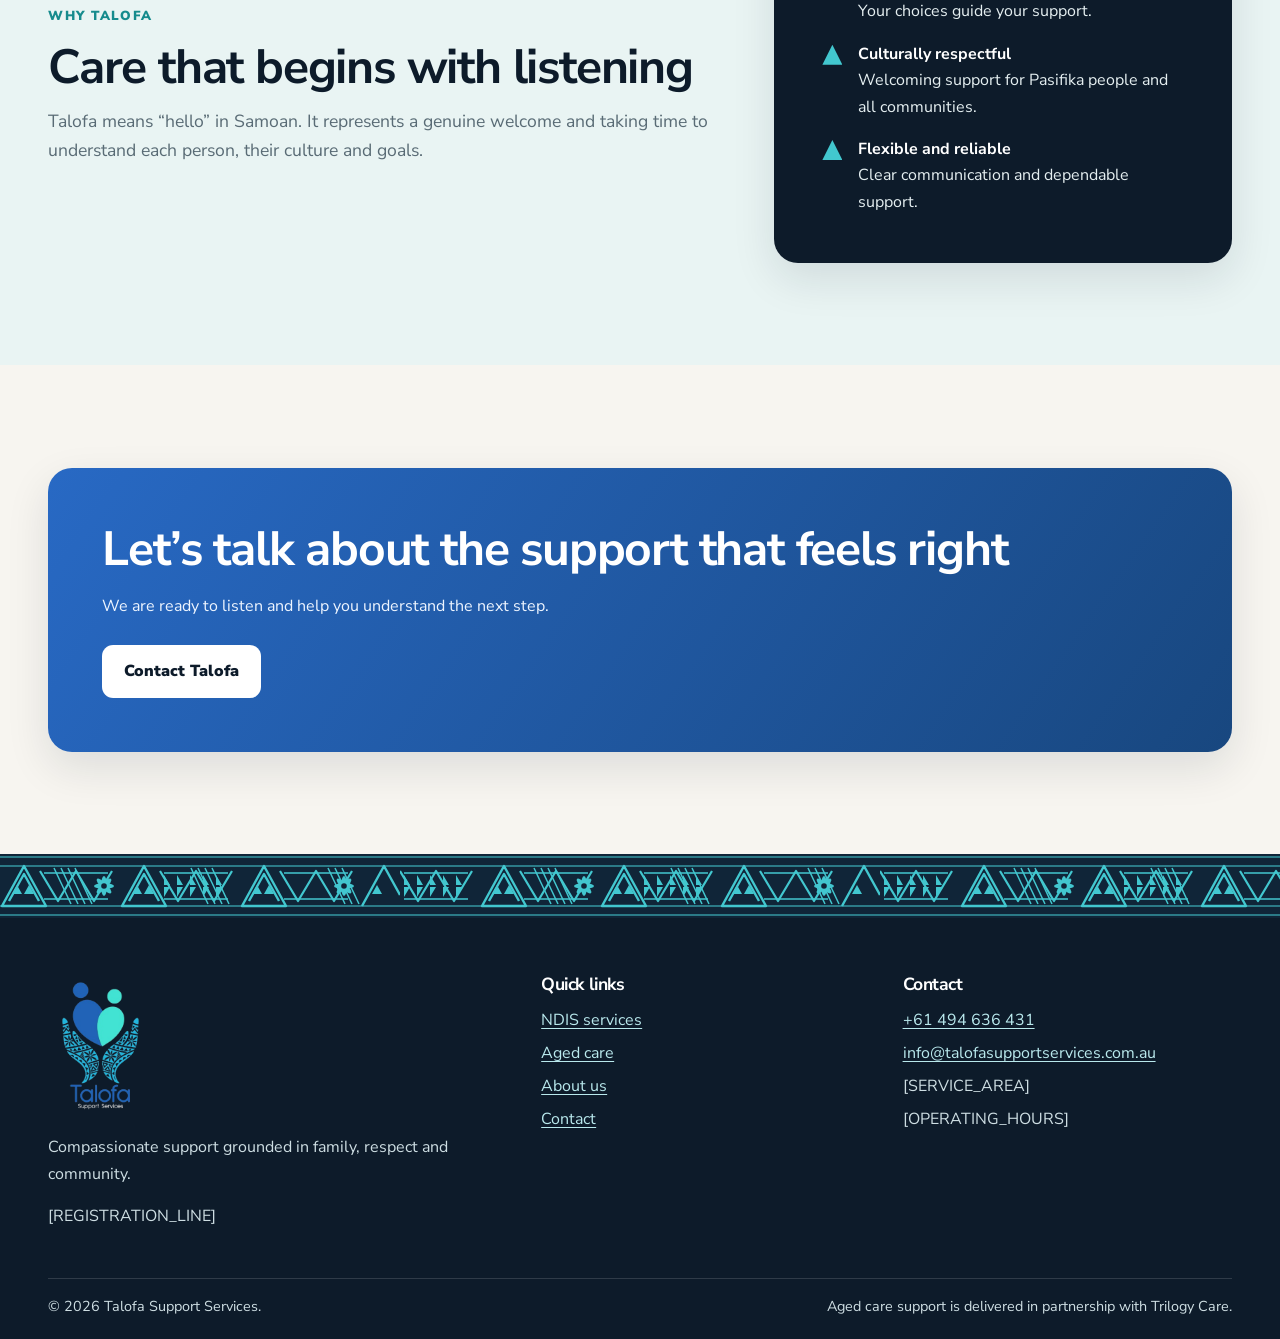
==== commit c77bddb9: "Talofa website" ====
--- a/index.html
+++ b/index.html
@@ -1,6 +1,6 @@
-<!doctype html><html lang="en-AU"><head><meta charset="utf-8"><meta name="viewport" content="width=device-width,initial-scale=1"><title>Talofa Support Services | NDIS Provider [SERVICE_AREA]</title><meta name="description" content="Culturally respectful, person-centred disability support services in [SERVICE_AREA]."><meta property="og:title" content="Talofa Support Services"><meta property="og:description" content="Compassionate support, grounded in community."><meta property="og:type" content="website"><meta property="og:image" content="assets/logo.png"><link rel="preconnect" href="https://fonts.googleapis.com"><link rel="preconnect" href="https://fonts.gstatic.com" crossorigin><link href="https://fonts.googleapis.com/css2?family=Nunito+Sans:wght@400;600;700;800;900&amp;display=swap" rel="stylesheet"><link rel="stylesheet" href="assets/styles.css?v=5"><script src="assets/script.js?v=5" defer></script></head><body><a class="skip" href="#main">Skip to main content</a>
-<header class="site-header"><div class="container nav-wrap"><a class="brand" href="index.html" aria-label="Talofa Support Services home"><img src="assets/logo.png" alt="Talofa Support Services" width="300" height="410"></a><button class="nav-toggle" aria-expanded="false" aria-controls="nav" aria-label="Open navigation"><span class="bars"></span></button><nav class="site-nav" id="nav" aria-label="Primary"><ul><li><a href="index.html" aria-current="page">Home</a></li><li><a href="ndis-services.html">NDIS services</a></li><li><a href="aged-care.html">Aged care</a></li><li><a href="about.html">About us</a></li><li class="nav-call-item"><a class="nav-call" href="tel:[PHONE]">Call us now</a></li><li><a class="nav-cta" href="contact.html">Get in touch</a></li></ul></nav></div><div class="hand-border" aria-hidden="true"></div></header>
+<!doctype html><html lang="en-AU"><head><meta charset="utf-8"><meta name="viewport" content="width=device-width,initial-scale=1"><title>Talofa Support Services | NDIS Provider [SERVICE_AREA]</title><meta name="description" content="Culturally respectful, person-centred disability support services in [SERVICE_AREA]."><meta property="og:title" content="Talofa Support Services"><meta property="og:description" content="Compassionate support, grounded in community."><meta property="og:type" content="website"><meta property="og:image" content="assets/logo.png"><link rel="preconnect" href="https://fonts.googleapis.com"><link rel="preconnect" href="https://fonts.gstatic.com" crossorigin><link href="https://fonts.googleapis.com/css2?family=Nunito+Sans:wght@400;600;700;800;900&amp;display=swap" rel="stylesheet"><link rel="stylesheet" href="assets/styles.css?v=7"><script src="assets/script.js?v=7" defer></script></head><body><a class="skip" href="#main">Skip to main content</a>
+<header class="site-header"><div class="container nav-wrap"><a class="brand" href="index.html" aria-label="Talofa Support Services home"><img src="assets/logo.png" alt="Talofa Support Services" width="300" height="410"></a><button class="nav-toggle" aria-expanded="false" aria-controls="nav" aria-label="Open navigation"><span class="bars"></span></button><nav class="site-nav" id="nav" aria-label="Primary"><ul><li><a href="index.html" aria-current="page">Home</a></li><li><a href="ndis-services.html">NDIS services</a></li><li><a href="aged-care.html">Aged care</a></li><li><a href="about.html">About us</a></li><li class="nav-call-item"><a class="nav-call" href="tel:+61494636431">Call us now</a></li><li><a class="nav-cta" href="contact.html">Get in touch</a></li></ul></nav></div><div class="hand-border" aria-hidden="true"></div></header>
 <main id="main"><section class="hero"><div class="container hero-grid"><div class="hero-content"><p class="eyebrow">NDIS disability support • [SERVICE_AREA]</p><h1>Compassionate support, grounded in community</h1><p class="lead">Culturally respectful, person-centred support that helps people feel heard, connected and confident.</p><div class="actions"><a class="button primary" href="contact.html">Get in touch</a><a class="button outline" href="ndis-services.html">Explore our services</a></div></div><div class="hero-logo"><img src="assets/logo.png" alt="" width="300" height="410"></div></div></section>
 <section class="section white"><div class="container"><div class="section-heading"><p class="eyebrow">How we can help</p><h2>Support shaped around your life</h2><p>Practical assistance delivered with warmth, consistency and respect.</p></div><div class="grid three"><article class="card"><h3>Daily living support</h3><p>Help with everyday routines, personal goals and independence at home.</p></article><article class="card"><h3>Community participation</h3><p>Support to connect, enjoy meaningful activities and take part in your community.</p></article><article class="card"><h3>Aged care partnership</h3><p>In-home aged care support delivered through Talofa’s partnership with Trilogy Care.</p></article></div></div></section><div class="hand-divider" aria-hidden="true"></div>
 <section class="section tint"><div class="container split"><div><p class="eyebrow">Why Talofa</p><h2>Care that begins with listening</h2><p class="lead-copy">Talofa means “hello” in Samoan. It represents a genuine welcome and taking time to understand each person, their culture and goals.</p></div><div class="dark"><ul class="checks"><li><strong>Person-centred care</strong>Your choices guide your support.</li><li><strong>Culturally respectful</strong>Welcoming support for Pasifika people and all communities.</li><li><strong>Flexible and reliable</strong>Clear communication and dependable support.</li></ul></div></div></section><section class="section"><div class="container"><div class="cta"><h2>Let’s talk about the support that feels right</h2><p>We are ready to listen and help you understand the next step.</p><div class="actions"><a class="button" href="contact.html">Contact Talofa</a></div></div></div></section></main>
-<footer class="site-footer"><div class="hand-border" aria-hidden="true"></div><div class="footer-body"><div class="container footer-grid"><div class="footer-brand"><img src="assets/logo.png" alt="Talofa Support Services" width="300" height="410"><p>Compassionate support grounded in family, respect and community.</p><p>[REGISTRATION_LINE]</p></div><div><h2>Quick links</h2><ul class="footer-links"><li><a href="ndis-services.html">NDIS services</a></li><li><a href="aged-care.html">Aged care</a></li><li><a href="about.html">About us</a></li><li><a href="contact.html">Contact</a></li></ul></div><div><h2>Contact</h2><ul class="footer-links"><li><a href="tel:[PHONE]">[PHONE]</a></li><li><a href="mailto:info@talofasupportservices.com.au">info@talofasupportservices.com.au</a></li><li>[SERVICE_AREA]</li><li>[OPERATING_HOURS]</li></ul></div></div><div class="container footer-meta"><span>© <span data-year>2026</span> Talofa Support Services.</span><span>Aged care support is delivered in partnership with Trilogy Care.</span></div></div></footer><a class="whatsapp-widget" href="https://wa.me/61494636431" target="_blank" rel="noopener noreferrer" aria-label="Contact Talofa Support Services on WhatsApp"><svg viewBox="0 0 32 32" aria-hidden="true"><circle cx="16" cy="16" r="15" fill="currentColor"/><path fill="#0d1b2a" d="M23.2 8.7A10 10 0 0 0 7.5 20.8L6 26l5.4-1.4A10 10 0 0 0 26 15.7a9.9 9.9 0 0 0-2.8-7Zm-7.1 15.2a8.2 8.2 0 0 1-4.2-1.1l-.3-.2-3.2.8.9-3.1-.2-.3a8.2 8.2 0 1 1 7 3.9Zm4.5-6.1c-.2-.1-1.4-.7-1.7-.8-.2-.1-.4-.1-.6.2l-.7.9c-.2.2-.3.2-.6.1a6.7 6.7 0 0 1-3.3-2.9c-.3-.5.3-.5.8-1.6.1-.2 0-.4 0-.5l-.8-2c-.2-.5-.4-.4-.6-.4h-.5c-.2 0-.5.1-.7.3-.2.3-1 1-1 2.4s1 2.8 1.2 3c.1.2 2 3.1 5 4.3 1.9.8 2.7.9 3.7.8.6-.1 1.4-.6 1.6-1.1.2-.6.2-1 .2-1.1-.1-.1-.3-.2-.6-.3Z"/></svg><span><small>WhatsApp</small>Contact us</span></a></body></html>
+<footer class="site-footer"><div class="hand-border" aria-hidden="true"></div><div class="footer-body"><div class="container footer-grid"><div class="footer-brand"><img src="assets/logo.png" alt="Talofa Support Services" width="300" height="410"><p>Compassionate support grounded in family, respect and community.</p><p>[REGISTRATION_LINE]</p></div><div><h2>Quick links</h2><ul class="footer-links"><li><a href="ndis-services.html">NDIS services</a></li><li><a href="aged-care.html">Aged care</a></li><li><a href="about.html">About us</a></li><li><a href="contact.html">Contact</a></li></ul></div><div><h2>Contact</h2><ul class="footer-links"><li><a href="tel:+61494636431">+61 494 636 431</a></li><li><a href="mailto:info@talofasupportservices.com.au">info@talofasupportservices.com.au</a></li><li>[SERVICE_AREA]</li><li>[OPERATING_HOURS]</li></ul></div></div><div class="container footer-meta"><span>© <span data-year>2026</span> Talofa Support Services.</span><span>Aged care support is delivered in partnership with Trilogy Care.</span></div></div></footer><a class="whatsapp-widget" href="https://wa.me/61494636431" target="_blank" rel="noopener noreferrer" aria-label="Contact Talofa Support Services on WhatsApp"><svg viewBox="0 0 32 32" aria-hidden="true"><circle cx="16" cy="16" r="15" fill="currentColor"/><path fill="#0d1b2a" d="M23.2 8.7A10 10 0 0 0 7.5 20.8L6 26l5.4-1.4A10 10 0 0 0 26 15.7a9.9 9.9 0 0 0-2.8-7Zm-7.1 15.2a8.2 8.2 0 0 1-4.2-1.1l-.3-.2-3.2.8.9-3.1-.2-.3a8.2 8.2 0 1 1 7 3.9Zm4.5-6.1c-.2-.1-1.4-.7-1.7-.8-.2-.1-.4-.1-.6.2l-.7.9c-.2.2-.3.2-.6.1a6.7 6.7 0 0 1-3.3-2.9c-.3-.5.3-.5.8-1.6.1-.2 0-.4 0-.5l-.8-2c-.2-.5-.4-.4-.6-.4h-.5c-.2 0-.5.1-.7.3-.2.3-1 1-1 2.4s1 2.8 1.2 3c.1.2 2 3.1 5 4.3 1.9.8 2.7.9 3.7.8.6-.1 1.4-.6 1.6-1.1.2-.6.2-1 .2-1.1-.1-.1-.3-.2-.6-.3Z"/></svg><span><small>WhatsApp</small>Contact us</span></a></body></html>
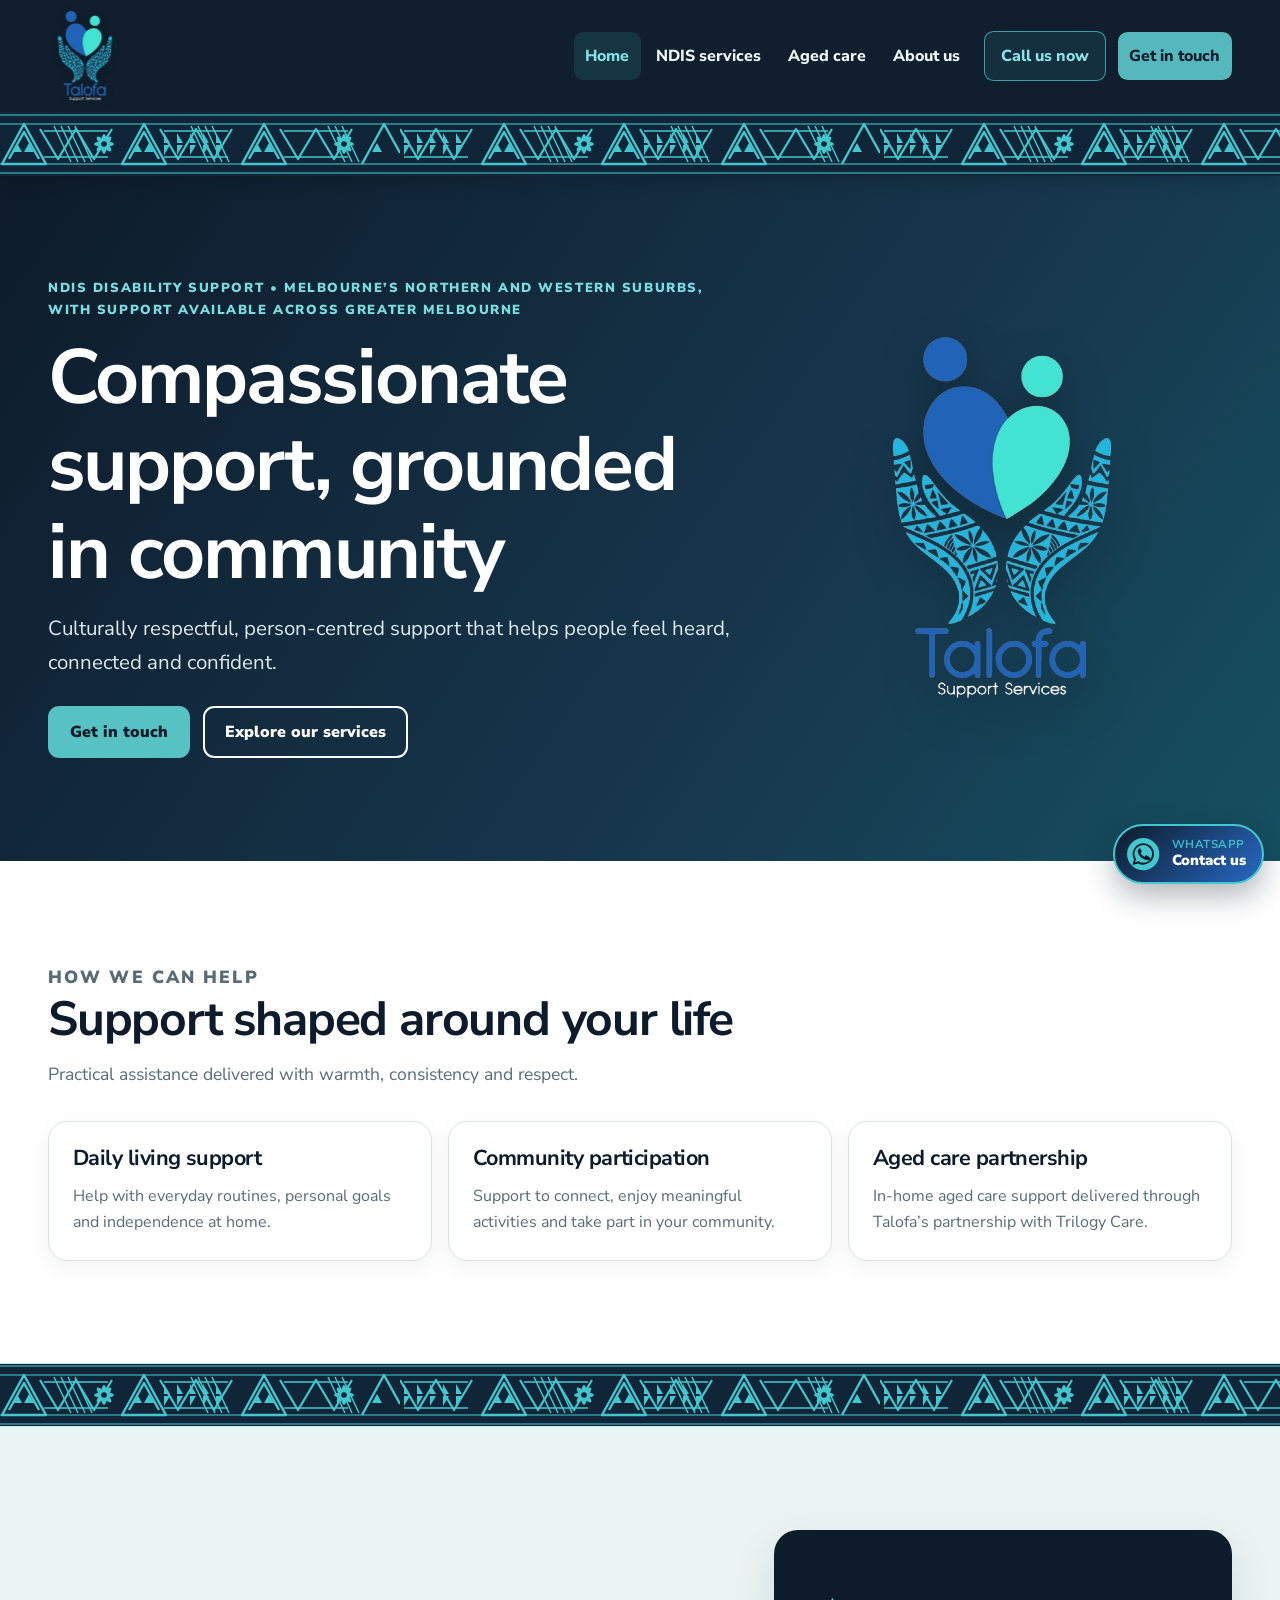
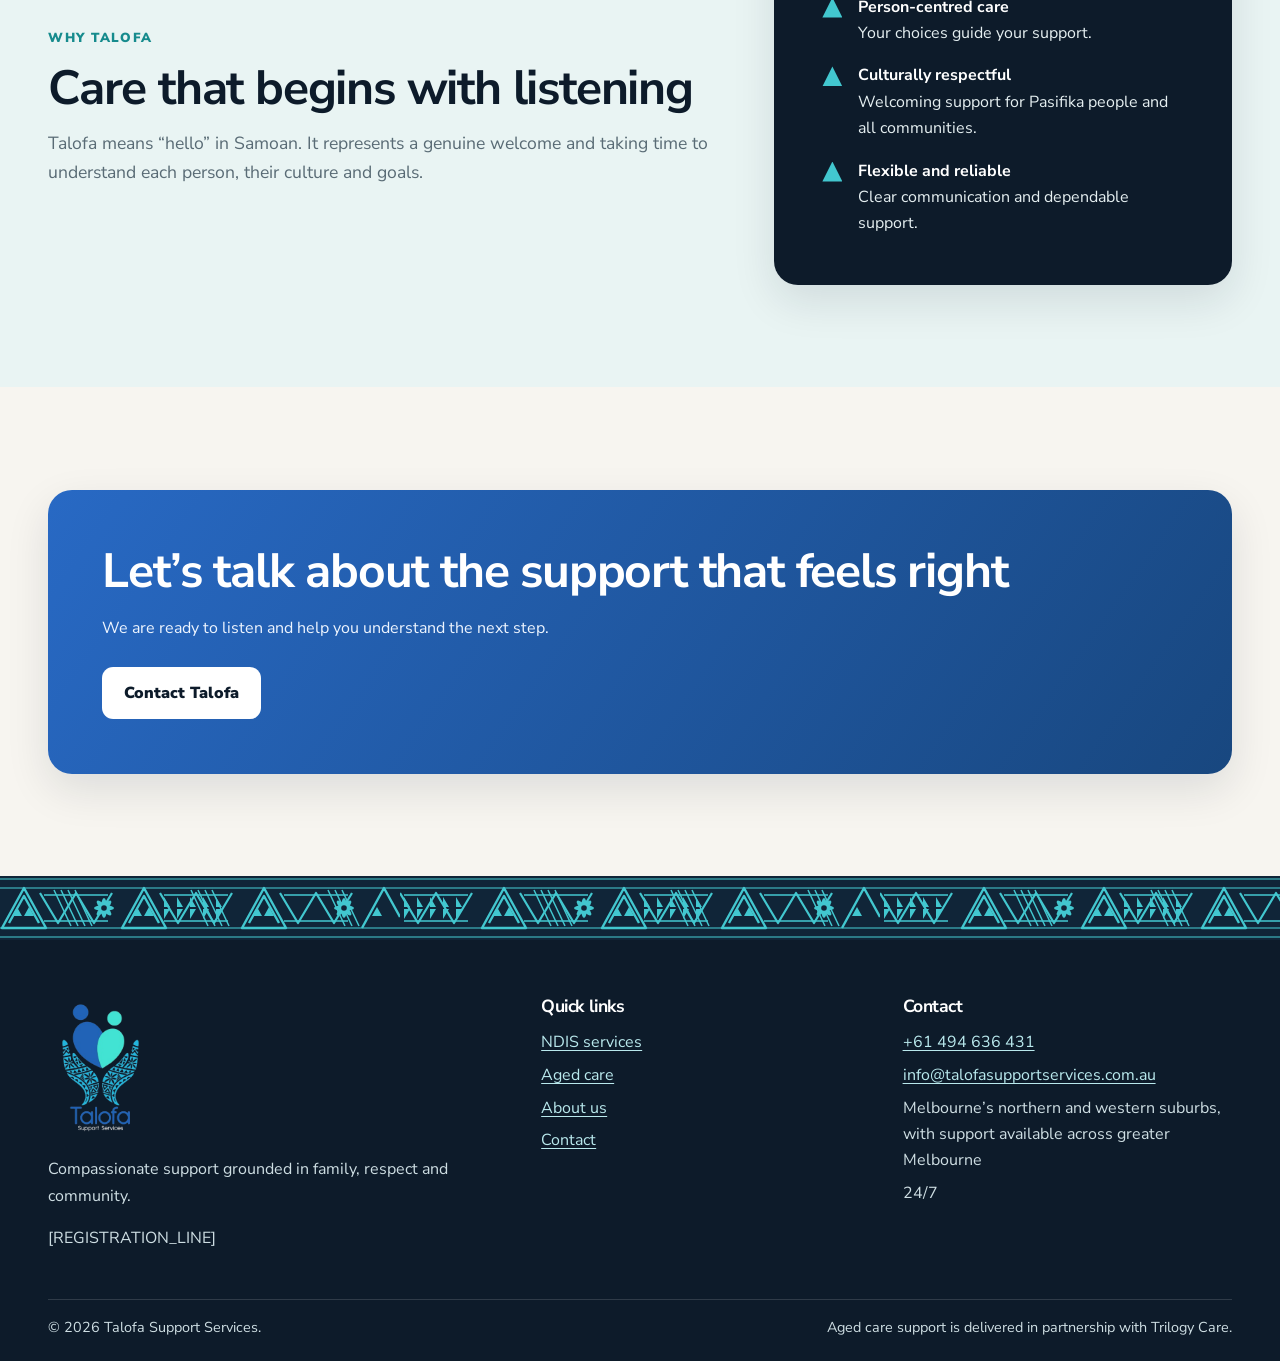
==== commit 39f90d2a: "Website" ====
--- a/index.html
+++ b/index.html
@@ -1,6 +1,6 @@
-<!doctype html><html lang="en-AU"><head><meta charset="utf-8"><meta name="viewport" content="width=device-width,initial-scale=1"><title>Talofa Support Services | NDIS Provider [SERVICE_AREA]</title><meta name="description" content="Culturally respectful, person-centred disability support services in [SERVICE_AREA]."><meta property="og:title" content="Talofa Support Services"><meta property="og:description" content="Compassionate support, grounded in community."><meta property="og:type" content="website"><meta property="og:image" content="assets/logo.png"><link rel="preconnect" href="https://fonts.googleapis.com"><link rel="preconnect" href="https://fonts.gstatic.com" crossorigin><link href="https://fonts.googleapis.com/css2?family=Nunito+Sans:wght@400;600;700;800;900&amp;display=swap" rel="stylesheet"><link rel="stylesheet" href="assets/styles.css?v=7"><script src="assets/script.js?v=7" defer></script></head><body><a class="skip" href="#main">Skip to main content</a>
+<!doctype html><html lang="en-AU"><head><meta charset="utf-8"><meta name="viewport" content="width=device-width,initial-scale=1"><title>Talofa Support Services | NDIS Provider Melbourne’s northern and western suburbs, with support available across greater Melbourne</title><meta name="description" content="Culturally respectful, person-centred disability support services in Melbourne’s northern and western suburbs, with support available across greater Melbourne."><meta property="og:title" content="Talofa Support Services"><meta property="og:description" content="Compassionate support, grounded in community."><meta property="og:type" content="website"><meta property="og:image" content="assets/logo.png"><link rel="preconnect" href="https://fonts.googleapis.com"><link rel="preconnect" href="https://fonts.gstatic.com" crossorigin><link href="https://fonts.googleapis.com/css2?family=Nunito+Sans:wght@400;600;700;800;900&amp;display=swap" rel="stylesheet"><link rel="stylesheet" href="assets/styles.css?v=8"><script src="assets/script.js?v=8" defer></script></head><body><a class="skip" href="#main">Skip to main content</a>
 <header class="site-header"><div class="container nav-wrap"><a class="brand" href="index.html" aria-label="Talofa Support Services home"><img src="assets/logo.png" alt="Talofa Support Services" width="300" height="410"></a><button class="nav-toggle" aria-expanded="false" aria-controls="nav" aria-label="Open navigation"><span class="bars"></span></button><nav class="site-nav" id="nav" aria-label="Primary"><ul><li><a href="index.html" aria-current="page">Home</a></li><li><a href="ndis-services.html">NDIS services</a></li><li><a href="aged-care.html">Aged care</a></li><li><a href="about.html">About us</a></li><li class="nav-call-item"><a class="nav-call" href="tel:+61494636431">Call us now</a></li><li><a class="nav-cta" href="contact.html">Get in touch</a></li></ul></nav></div><div class="hand-border" aria-hidden="true"></div></header>
-<main id="main"><section class="hero"><div class="container hero-grid"><div class="hero-content"><p class="eyebrow">NDIS disability support • [SERVICE_AREA]</p><h1>Compassionate support, grounded in community</h1><p class="lead">Culturally respectful, person-centred support that helps people feel heard, connected and confident.</p><div class="actions"><a class="button primary" href="contact.html">Get in touch</a><a class="button outline" href="ndis-services.html">Explore our services</a></div></div><div class="hero-logo"><img src="assets/logo.png" alt="" width="300" height="410"></div></div></section>
+<main id="main"><section class="hero"><div class="container hero-grid"><div class="hero-content"><p class="eyebrow">NDIS disability support • Melbourne’s northern and western suburbs, with support available across greater Melbourne</p><h1>Compassionate support, grounded in community</h1><p class="lead">Culturally respectful, person-centred support that helps people feel heard, connected and confident.</p><div class="actions"><a class="button primary" href="contact.html">Get in touch</a><a class="button outline" href="ndis-services.html">Explore our services</a></div></div><div class="hero-logo"><img src="assets/logo.png" alt="" width="300" height="410"></div></div></section>
 <section class="section white"><div class="container"><div class="section-heading"><p class="eyebrow">How we can help</p><h2>Support shaped around your life</h2><p>Practical assistance delivered with warmth, consistency and respect.</p></div><div class="grid three"><article class="card"><h3>Daily living support</h3><p>Help with everyday routines, personal goals and independence at home.</p></article><article class="card"><h3>Community participation</h3><p>Support to connect, enjoy meaningful activities and take part in your community.</p></article><article class="card"><h3>Aged care partnership</h3><p>In-home aged care support delivered through Talofa’s partnership with Trilogy Care.</p></article></div></div></section><div class="hand-divider" aria-hidden="true"></div>
 <section class="section tint"><div class="container split"><div><p class="eyebrow">Why Talofa</p><h2>Care that begins with listening</h2><p class="lead-copy">Talofa means “hello” in Samoan. It represents a genuine welcome and taking time to understand each person, their culture and goals.</p></div><div class="dark"><ul class="checks"><li><strong>Person-centred care</strong>Your choices guide your support.</li><li><strong>Culturally respectful</strong>Welcoming support for Pasifika people and all communities.</li><li><strong>Flexible and reliable</strong>Clear communication and dependable support.</li></ul></div></div></section><section class="section"><div class="container"><div class="cta"><h2>Let’s talk about the support that feels right</h2><p>We are ready to listen and help you understand the next step.</p><div class="actions"><a class="button" href="contact.html">Contact Talofa</a></div></div></div></section></main>
-<footer class="site-footer"><div class="hand-border" aria-hidden="true"></div><div class="footer-body"><div class="container footer-grid"><div class="footer-brand"><img src="assets/logo.png" alt="Talofa Support Services" width="300" height="410"><p>Compassionate support grounded in family, respect and community.</p><p>[REGISTRATION_LINE]</p></div><div><h2>Quick links</h2><ul class="footer-links"><li><a href="ndis-services.html">NDIS services</a></li><li><a href="aged-care.html">Aged care</a></li><li><a href="about.html">About us</a></li><li><a href="contact.html">Contact</a></li></ul></div><div><h2>Contact</h2><ul class="footer-links"><li><a href="tel:+61494636431">+61 494 636 431</a></li><li><a href="mailto:info@talofasupportservices.com.au">info@talofasupportservices.com.au</a></li><li>[SERVICE_AREA]</li><li>[OPERATING_HOURS]</li></ul></div></div><div class="container footer-meta"><span>© <span data-year>2026</span> Talofa Support Services.</span><span>Aged care support is delivered in partnership with Trilogy Care.</span></div></div></footer><a class="whatsapp-widget" href="https://wa.me/61494636431" target="_blank" rel="noopener noreferrer" aria-label="Contact Talofa Support Services on WhatsApp"><svg viewBox="0 0 32 32" aria-hidden="true"><circle cx="16" cy="16" r="15" fill="currentColor"/><path fill="#0d1b2a" d="M23.2 8.7A10 10 0 0 0 7.5 20.8L6 26l5.4-1.4A10 10 0 0 0 26 15.7a9.9 9.9 0 0 0-2.8-7Zm-7.1 15.2a8.2 8.2 0 0 1-4.2-1.1l-.3-.2-3.2.8.9-3.1-.2-.3a8.2 8.2 0 1 1 7 3.9Zm4.5-6.1c-.2-.1-1.4-.7-1.7-.8-.2-.1-.4-.1-.6.2l-.7.9c-.2.2-.3.2-.6.1a6.7 6.7 0 0 1-3.3-2.9c-.3-.5.3-.5.8-1.6.1-.2 0-.4 0-.5l-.8-2c-.2-.5-.4-.4-.6-.4h-.5c-.2 0-.5.1-.7.3-.2.3-1 1-1 2.4s1 2.8 1.2 3c.1.2 2 3.1 5 4.3 1.9.8 2.7.9 3.7.8.6-.1 1.4-.6 1.6-1.1.2-.6.2-1 .2-1.1-.1-.1-.3-.2-.6-.3Z"/></svg><span><small>WhatsApp</small>Contact us</span></a></body></html>
+<footer class="site-footer"><div class="hand-border" aria-hidden="true"></div><div class="footer-body"><div class="container footer-grid"><div class="footer-brand"><img src="assets/logo.png" alt="Talofa Support Services" width="300" height="410"><p>Compassionate support grounded in family, respect and community.</p><p>[REGISTRATION_LINE]</p></div><div><h2>Quick links</h2><ul class="footer-links"><li><a href="ndis-services.html">NDIS services</a></li><li><a href="aged-care.html">Aged care</a></li><li><a href="about.html">About us</a></li><li><a href="contact.html">Contact</a></li></ul></div><div><h2>Contact</h2><ul class="footer-links"><li><a href="tel:+61494636431">+61 494 636 431</a></li><li><a href="mailto:info@talofasupportservices.com.au">info@talofasupportservices.com.au</a></li><li>Melbourne’s northern and western suburbs, with support available across greater Melbourne</li><li>24/7</li></ul></div></div><div class="container footer-meta"><span>© <span data-year>2026</span> Talofa Support Services.</span><span>Aged care support is delivered in partnership with Trilogy Care.</span></div></div></footer><a class="whatsapp-widget" href="https://wa.me/61494636431" target="_blank" rel="noopener noreferrer" aria-label="Contact Talofa Support Services on WhatsApp"><svg viewBox="0 0 32 32" aria-hidden="true"><circle cx="16" cy="16" r="15" fill="currentColor"/><path fill="#0d1b2a" d="M23.2 8.7A10 10 0 0 0 7.5 20.8L6 26l5.4-1.4A10 10 0 0 0 26 15.7a9.9 9.9 0 0 0-2.8-7Zm-7.1 15.2a8.2 8.2 0 0 1-4.2-1.1l-.3-.2-3.2.8.9-3.1-.2-.3a8.2 8.2 0 1 1 7 3.9Zm4.5-6.1c-.2-.1-1.4-.7-1.7-.8-.2-.1-.4-.1-.6.2l-.7.9c-.2.2-.3.2-.6.1a6.7 6.7 0 0 1-3.3-2.9c-.3-.5.3-.5.8-1.6.1-.2 0-.4 0-.5l-.8-2c-.2-.5-.4-.4-.6-.4h-.5c-.2 0-.5.1-.7.3-.2.3-1 1-1 2.4s1 2.8 1.2 3c.1.2 2 3.1 5 4.3 1.9.8 2.7.9 3.7.8.6-.1 1.4-.6 1.6-1.1.2-.6.2-1 .2-1.1-.1-.1-.3-.2-.6-.3Z"/></svg><span><small>WhatsApp</small>Contact us</span></a></body></html>
